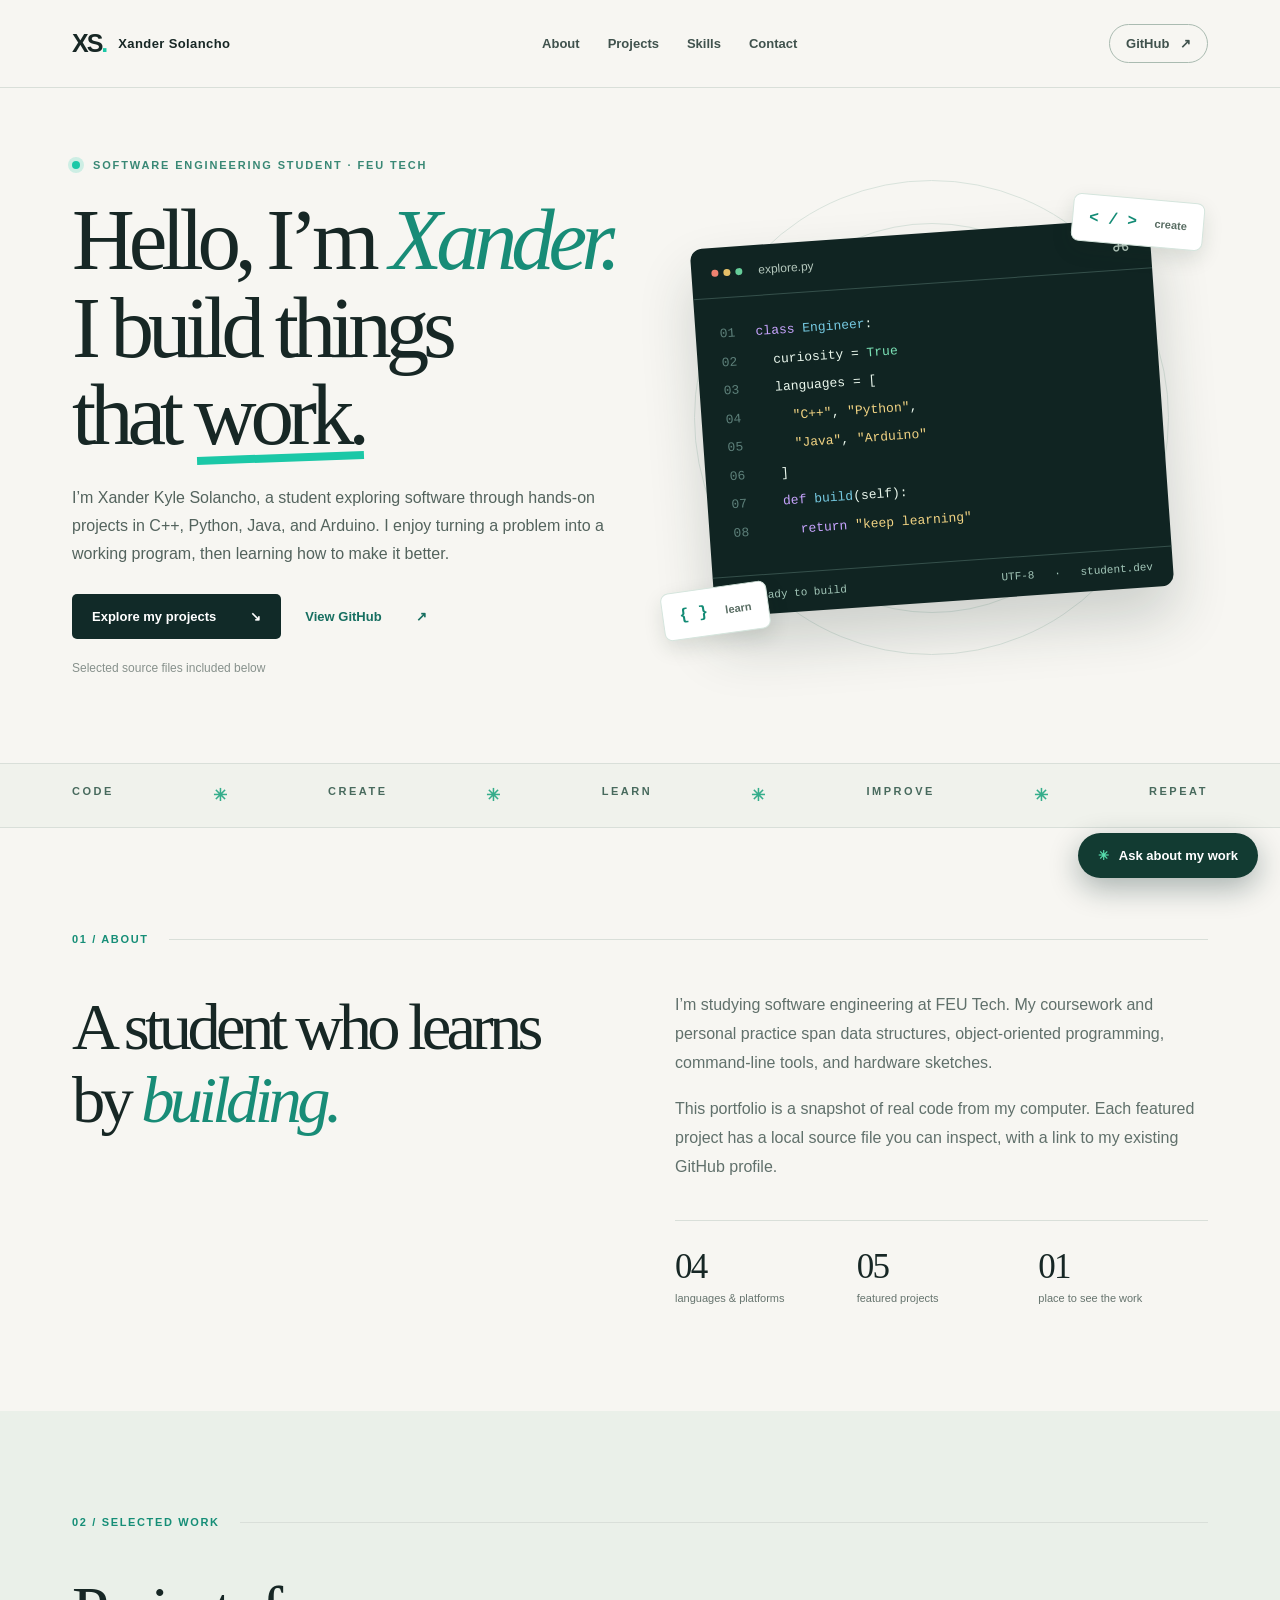
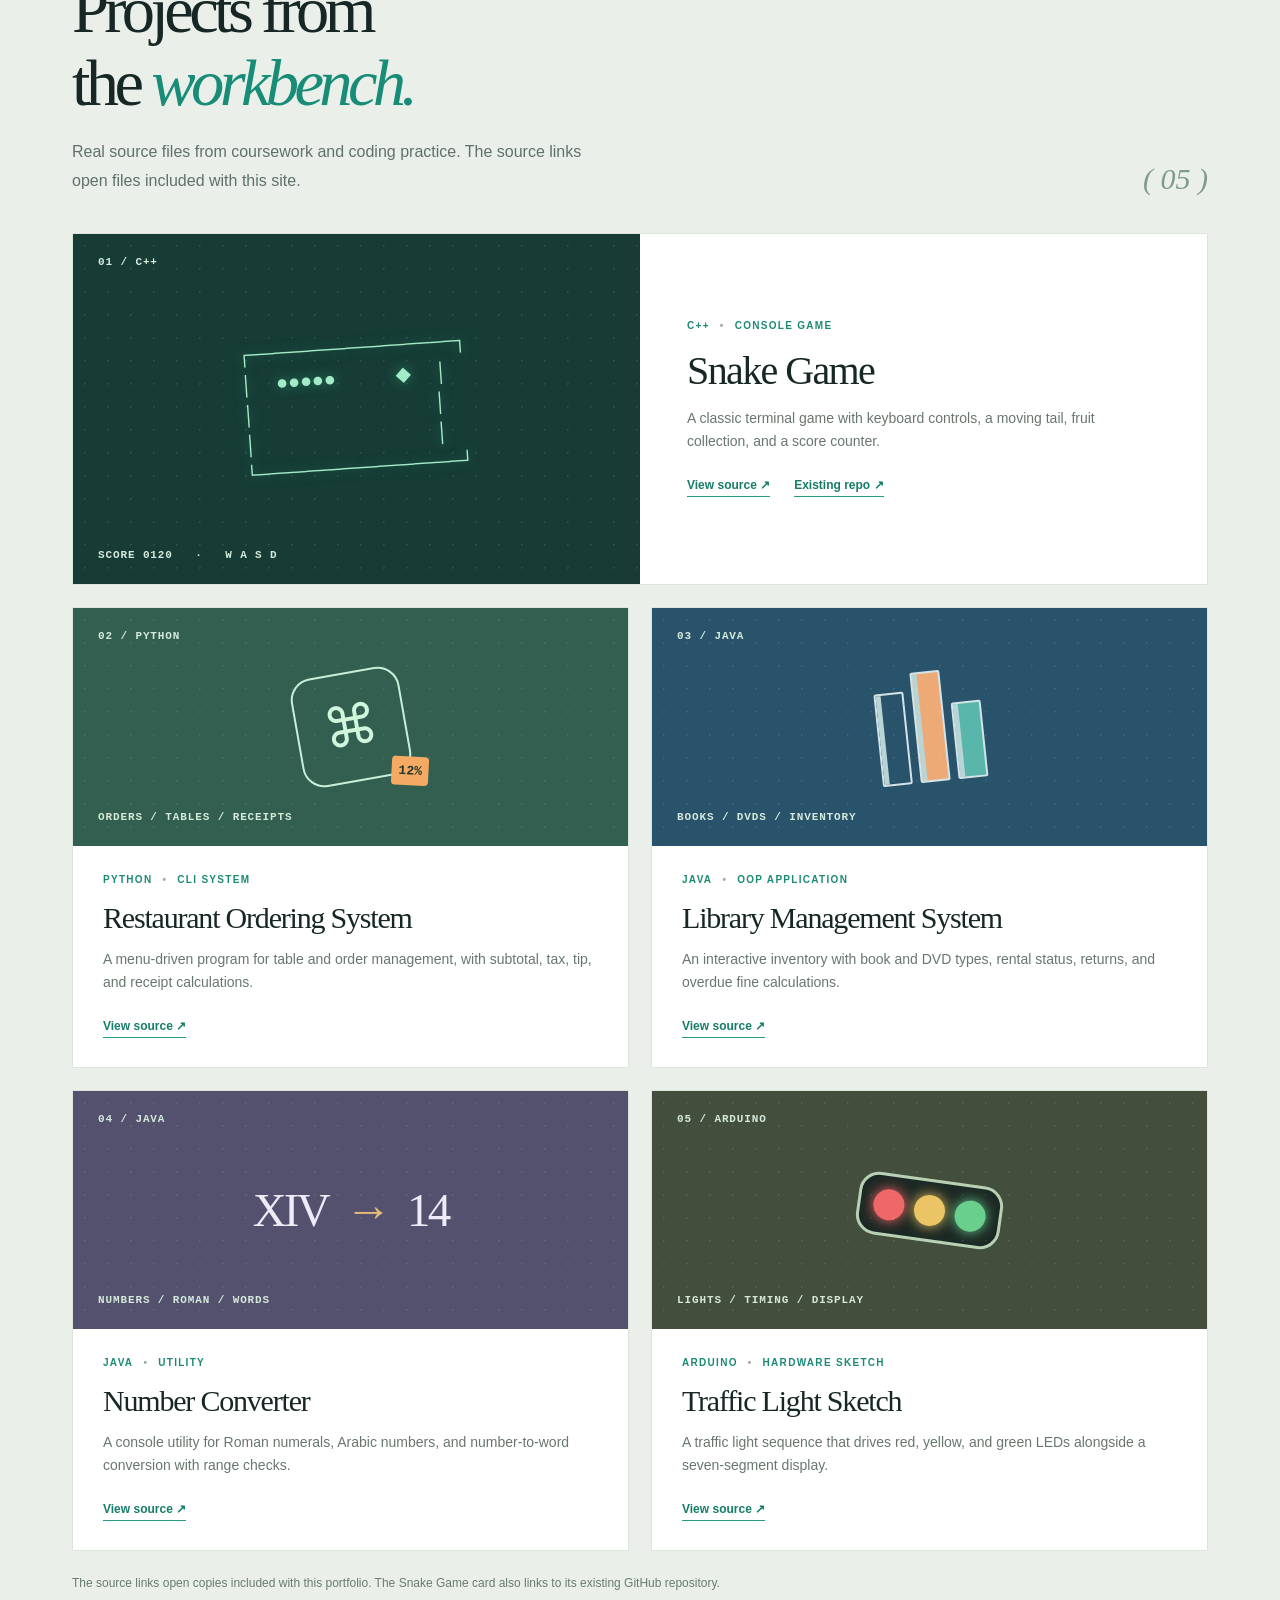
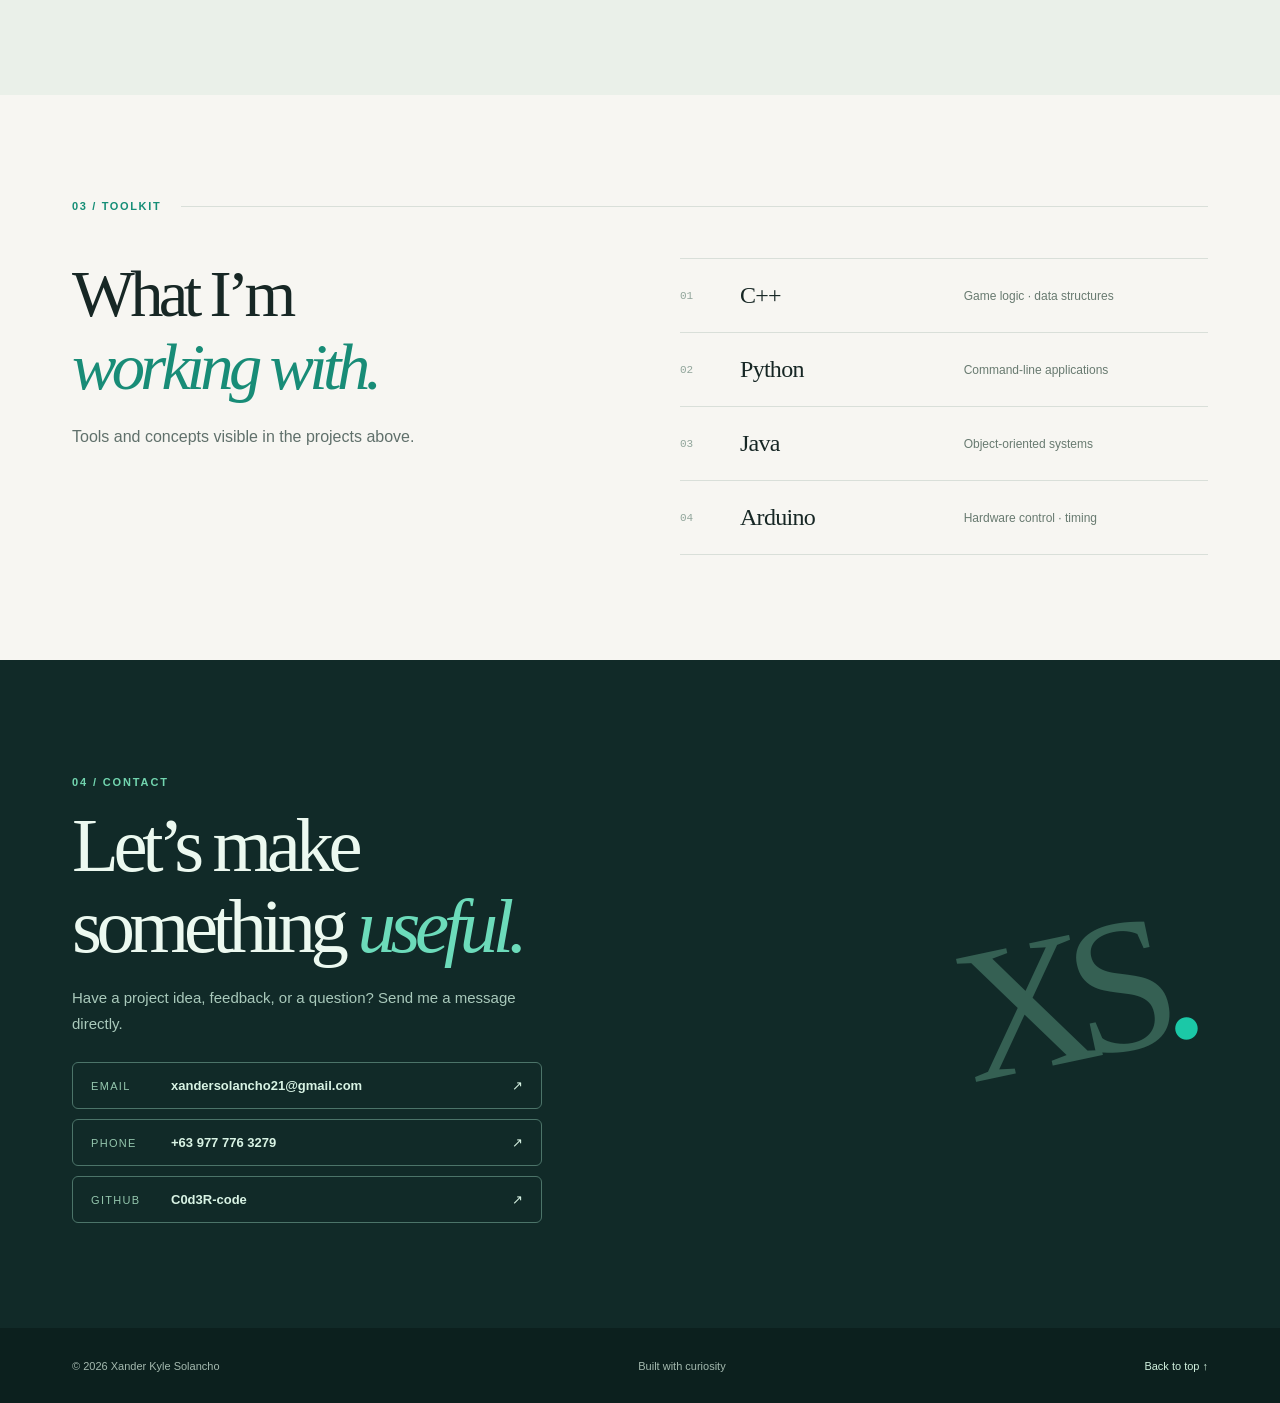
==== index.html @ d335f0ec "Publish portfolio website and contact widget" ====
<!doctype html>
<html lang="en">
<head>
  <meta charset="utf-8">
  <meta name="viewport" content="width=device-width, initial-scale=1">
  <meta name="theme-color" content="#f7f6f2">
  <meta name="description" content="The portfolio of Xander Kyle Solancho, a software engineering student at FEU Tech. Explore C++, Python, Java, and Arduino projects and get in touch.">
  <title>Xander Kyle Solancho — Software Engineering Student</title>
  <link rel="stylesheet" href="styles.css">
  <link rel="stylesheet" href="chat.css">
</head>
<body>
  <a class="skip-link" href="#main">Skip to content</a>
  <header class="site-header">
    <div class="wrap header-inner">
      <a class="brand" href="#top" aria-label="Xander Kyle Solancho, back to top"><span class="brand-mark">XS<span class="brand-dot">.</span></span><span class="brand-label">Xander Solancho</span></a>
      <nav aria-label="Main navigation">
        <a href="#about">About</a>
        <a href="#work">Projects</a>
        <a href="#skills">Skills</a>
        <a href="#contact">Contact</a>
      </nav>
      <a class="header-link" href="https://github.com/C0d3R-code" target="_blank" rel="noopener noreferrer">GitHub <span aria-hidden="true">↗</span></a>
    </div>
  </header>

  <main id="main">
    <section class="hero wrap" id="top" aria-labelledby="hero-title">
      <div class="hero-copy">
        <p class="eyebrow"><span class="status-dot" aria-hidden="true"></span> SOFTWARE ENGINEERING STUDENT · FEU TECH</p>
        <h1 id="hero-title">Hello, I’m <em>Xander.</em><br>I build things<br>that <span class="underlined">work.</span></h1>
        <p class="hero-intro">I’m Xander Kyle Solancho, a student exploring software through hands-on projects in C++, Python, Java, and Arduino. I enjoy turning a problem into a working program, then learning how to make it better.</p>
        <div class="hero-actions">
          <a class="button button-primary" href="#work">Explore my projects <span aria-hidden="true">↘</span></a>
          <a class="button button-text" href="https://github.com/C0d3R-code" target="_blank" rel="noopener noreferrer">View GitHub <span aria-hidden="true">↗</span></a>
        </div>
        <p class="hero-note">Selected source files included below</p>
      </div>
      <div class="hero-art" aria-label="Stylized code window showing the languages in this portfolio" role="img">
        <div class="art-orbit orbit-one"></div><div class="art-orbit orbit-two"></div>
        <div class="code-card">
          <div class="code-top"><div class="window-dots" aria-hidden="true"><i></i><i></i><i></i></div><span>explore.py</span><span class="code-symbol">⌘</span></div>
          <div class="code-body" aria-hidden="true">
            <p><span class="line-no">01</span><span class="token-purple">class</span> <span class="token-blue">Engineer</span>:</p>
            <p><span class="line-no">02</span>  curiosity = <span class="token-green">True</span></p>
            <p><span class="line-no">03</span>  languages = [</p>
            <p><span class="line-no">04</span>    <span class="token-yellow">"C++"</span>, <span class="token-yellow">"Python"</span>,</p>
            <p><span class="line-no">05</span>    <span class="token-yellow">"Java"</span>, <span class="token-yellow">"Arduino"</span></p>
            <p><span class="line-no">06</span>  ]</p>
            <p><span class="line-no">07</span>  <span class="token-purple">def</span> <span class="token-blue">build</span>(self):</p>
            <p><span class="line-no">08</span>    <span class="token-purple">return</span> <span class="token-yellow">"keep learning"</span></p>
          </div>
          <div class="code-footer"><span class="code-check">✓</span> Ready to build<span class="code-footer-right">UTF-8 &nbsp; · &nbsp; student.dev</span></div>
        </div>
        <div class="floating-tag tag-one">&lt; / &gt; <span>create</span></div>
        <div class="floating-tag tag-two">{ } <span>learn</span></div>
      </div>
    </section>

    <section class="ticker" aria-label="Focus areas"><div class="ticker-inner"><span>CODE</span><b>✳</b><span>CREATE</span><b>✳</b><span>LEARN</span><b>✳</b><span>IMPROVE</span><b>✳</b><span>REPEAT</span></div></section>

    <section class="section wrap about-section" id="about" aria-labelledby="about-title">
      <div class="section-label"><span>01 / ABOUT</span><span class="section-rule"></span></div>
      <div class="about-grid">
        <div><h2 id="about-title">A student who learns<br>by <em>building.</em></h2></div>
        <div class="about-content"><p>I’m studying software engineering at FEU Tech. My coursework and personal practice span data structures, object-oriented programming, command-line tools, and hardware sketches.</p><p>This portfolio is a snapshot of real code from my computer. Each featured project has a local source file you can inspect, with a link to my existing GitHub profile.</p><div class="about-facts"><div><strong>04</strong><span>languages & platforms</span></div><div><strong>05</strong><span>featured projects</span></div><div><strong>01</strong><span>place to see the work</span></div></div></div>
      </div>
    </section>

    <section class="section projects-section" id="work" aria-labelledby="work-title">
      <div class="wrap">
        <div class="section-label"><span>02 / SELECTED WORK</span><span class="section-rule"></span></div>
        <div class="section-heading"><div><h2 id="work-title">Projects from<br>the <em>workbench.</em></h2><p>Real source files from coursework and coding practice. The source links open files included with this site.</p></div><span class="section-count">( 05 )</span></div>
        <div class="project-grid">
          <article class="project-card featured"><div class="project-visual snake-visual" aria-hidden="true"><span class="visual-index">01 / C++</span><div class="snake-board"><span>┌─────────────────┐</span><span>│ &nbsp;●●●●● &nbsp;&nbsp;&nbsp; ◆ &nbsp;│</span><span>│ &nbsp;&nbsp;&nbsp;&nbsp;&nbsp;&nbsp;&nbsp;&nbsp;&nbsp;&nbsp;&nbsp;&nbsp;&nbsp;&nbsp;│</span><span>│ &nbsp;&nbsp;&nbsp;&nbsp;&nbsp;&nbsp;&nbsp;&nbsp;&nbsp;&nbsp;&nbsp;&nbsp;&nbsp;&nbsp;│</span><span>└─────────────────┘</span></div><span class="visual-foot">SCORE 0120 &nbsp; · &nbsp; W A S D</span></div><div class="project-content"><div class="project-kicker"><span>C++</span><span>Console game</span></div><h3>Snake Game</h3><p>A classic terminal game with keyboard controls, a moving tail, fruit collection, and a score counter.</p><div class="project-links"><a href="projects/snake-game.cpp">View source <span aria-hidden="true">↗</span></a><a href="https://github.com/C0d3R-code/Main-cpp" target="_blank" rel="noopener noreferrer">Existing repo <span aria-hidden="true">↗</span></a></div></div></article>
          <article class="project-card"><div class="project-visual restaurant-visual" aria-hidden="true"><span class="visual-index">02 / PYTHON</span><div class="visual-icon">⌘<span>12%</span></div><span class="visual-foot">ORDERS / TABLES / RECEIPTS</span></div><div class="project-content"><div class="project-kicker"><span>Python</span><span>CLI system</span></div><h3>Restaurant Ordering System</h3><p>A menu-driven program for table and order management, with subtotal, tax, tip, and receipt calculations.</p><div class="project-links"><a href="projects/restaurant-ordering-system.py">View source <span aria-hidden="true">↗</span></a></div></div></article>
          <article class="project-card"><div class="project-visual library-visual" aria-hidden="true"><span class="visual-index">03 / JAVA</span><div class="book-stack"><i></i><i></i><i></i></div><span class="visual-foot">BOOKS / DVDS / INVENTORY</span></div><div class="project-content"><div class="project-kicker"><span>Java</span><span>OOP application</span></div><h3>Library Management System</h3><p>An interactive inventory with book and DVD types, rental status, returns, and overdue fine calculations.</p><div class="project-links"><a href="projects/LibrarySystem.java">View source <span aria-hidden="true">↗</span></a></div></div></article>
          <article class="project-card"><div class="project-visual converter-visual" aria-hidden="true"><span class="visual-index">04 / JAVA</span><div class="converter-mark">XIV <span>→</span> 14</div><span class="visual-foot">NUMBERS / ROMAN / WORDS</span></div><div class="project-content"><div class="project-kicker"><span>Java</span><span>Utility</span></div><h3>Number Converter</h3><p>A console utility for Roman numerals, Arabic numbers, and number-to-word conversion with range checks.</p><div class="project-links"><a href="projects/ConverterApp.java">View source <span aria-hidden="true">↗</span></a></div></div></article>
          <article class="project-card"><div class="project-visual traffic-visual" aria-hidden="true"><span class="visual-index">05 / ARDUINO</span><div class="traffic-light"><i></i><i></i><i></i></div><span class="visual-foot">LIGHTS / TIMING / DISPLAY</span></div><div class="project-content"><div class="project-kicker"><span>Arduino</span><span>Hardware sketch</span></div><h3>Traffic Light Sketch</h3><p>A traffic light sequence that drives red, yellow, and green LEDs alongside a seven-segment display.</p><div class="project-links"><a href="projects/traffic-light.ino">View source <span aria-hidden="true">↗</span></a></div></div></article>
        </div>
        <p class="source-note">The source links open copies included with this portfolio. The Snake Game card also links to its existing GitHub repository.</p>
      </div>
    </section>

    <section class="section wrap skills-section" id="skills" aria-labelledby="skills-title"><div class="section-label"><span>03 / TOOLKIT</span><span class="section-rule"></span></div><div class="skills-grid"><div><h2 id="skills-title">What I’m<br><em>working with.</em></h2><p>Tools and concepts visible in the projects above.</p></div><div class="skill-list"><div><span>01</span><strong>C++</strong><small>Game logic · data structures</small></div><div><span>02</span><strong>Python</strong><small>Command-line applications</small></div><div><span>03</span><strong>Java</strong><small>Object-oriented systems</small></div><div><span>04</span><strong>Arduino</strong><small>Hardware control · timing</small></div></div></div></section>

    <section class="contact-section" id="contact" aria-labelledby="contact-title"><div class="wrap contact-inner"><div><p class="eyebrow">04 / CONTACT</p><h2 id="contact-title">Let’s make<br>something <em>useful.</em></h2><p>Have a project idea, feedback, or a question? Send me a message directly.</p><div class="contact-links"><a href="mailto:xandersolancho21@gmail.com"><span>Email</span><strong>xandersolancho21@gmail.com</strong> ↗</a><a href="tel:+639777763279"><span>Phone</span><strong>+63 977 776 3279</strong> ↗</a><a href="https://github.com/C0d3R-code" target="_blank" rel="noopener noreferrer"><span>GitHub</span><strong>C0d3R-code</strong> ↗</a></div></div><div class="contact-monogram" aria-hidden="true">XS<span>.</span></div></div></section>
  </main>
  <div class="chat-widget" id="chat-widget">
    <button class="chat-launcher" id="chat-launcher" type="button" aria-expanded="false" aria-controls="chat-panel"><span aria-hidden="true">✳</span> Ask about my work</button>
    <section class="chat-panel" id="chat-panel" aria-label="Portfolio contact assistant" hidden>
      <div class="chat-heading"><div><strong>Portfolio guide</strong><span id="chat-status">Quick answers about Xander’s work</span></div><button type="button" id="chat-close" aria-label="Close chat">×</button></div>
      <div class="chat-messages" id="chat-messages" role="log" aria-live="polite" aria-relevant="additions"><div class="chat-message bot">Hi! Ask me about Xander’s projects, skills, or how to contact him. For a direct inquiry, use the email link below.</div></div>
      <div class="chat-quick"><button type="button" data-question="What projects has Xander built?">Projects</button><button type="button" data-question="What are Xander’s skills?">Skills</button><button type="button" data-question="How can I contact Xander?">Contact</button></div>
      <form class="chat-form" id="chat-form"><label class="sr-only" for="chat-input">Your question</label><input id="chat-input" name="question" maxlength="500" placeholder="Ask a question…" autocomplete="off" required><button type="submit" aria-label="Send question">→</button></form>
      <p class="chat-note" id="chat-note">This guide gives quick answers. <a href="mailto:xandersolancho21@gmail.com?subject=Portfolio%20inquiry">Email Xander</a> for feedback or inquiries.</p>
    </section>
  </div>
  <footer class="site-footer"><div class="wrap footer-inner"><span>© 2026 Xander Kyle Solancho</span><span>Built with curiosity</span><a href="#top">Back to top ↑</a></div></footer>
  <script src="chat.js" defer></script>
</body>
</html>
---- styles.css ----
:root{--ink:#172725;--muted:#60706b;--paper:#f7f6f2;--line:#d9dfd9;--teal:#1bc8a7;--dark:#112a28;--cream:#eaf4ee;--orange:#f4aa63}*{box-sizing:border-box}html{scroll-behavior:smooth}body{margin:0;background:var(--paper);color:var(--ink);font-family:"Segoe UI",Arial,sans-serif;-webkit-font-smoothing:antialiased}a{color:inherit;text-decoration:none}a:focus-visible{outline:3px solid var(--teal);outline-offset:4px}button{font:inherit}.wrap{max-width:1200px;margin:auto;padding:0 32px}.skip-link{position:absolute;left:-9999px;top:12px;background:#fff;padding:12px;z-index:20}.skip-link:focus{left:12px}.site-header{height:88px;border-bottom:1px solid var(--line);background:var(--paper);position:relative;z-index:5}.header-inner{height:100%;display:flex;align-items:center;gap:48px}.brand{display:flex;align-items:center;gap:12px;white-space:nowrap}.brand-mark{font-size:25px;letter-spacing:-2px;font-weight:900}.brand-dot,.contact-monogram span{color:var(--teal)}.brand-label{font-size:13px;font-weight:700;letter-spacing:.03em}.site-header nav{display:flex;gap:28px;margin:auto}.site-header nav a,.header-link{font-size:13px;font-weight:700;color:#40524d;transition:color .2s}.site-header nav a:hover,.header-link:hover{color:#008c74}.header-link{border:1px solid #aabbb1;border-radius:30px;padding:11px 16px}.header-link span{margin-left:7px}.hero{min-height:675px;display:grid;grid-template-columns:1fr 1fr;align-items:center;gap:30px;padding-top:58px;padding-bottom:74px}.eyebrow{font-size:11px;font-weight:800;letter-spacing:.17em;color:#398875}.status-dot{width:8px;height:8px;display:inline-block;border-radius:50%;background:var(--teal);margin-right:8px;box-shadow:0 0 0 4px #cdeee4}.hero h1,h2{font-family:Georgia,"Times New Roman",serif;font-weight:500;letter-spacing:-.07em}.hero h1{font-size:clamp(55px,6.8vw,93px);line-height:1.01;margin:25px 0}.hero h1 em,h2 em{font-style:italic;color:#188c77}.underlined{position:relative}.underlined:after{content:"";position:absolute;left:3px;right:0;bottom:1px;height:8px;background:var(--teal);z-index:-1;transform:rotate(-2deg)}.hero-intro{max-width:540px;line-height:1.75;font-size:16px;color:#53635d;margin:0 0 26px}.hero-actions{display:flex;align-items:center;gap:14px;flex-wrap:wrap}.button{display:inline-flex;align-items:center;justify-content:space-between;gap:34px;border-radius:5px;padding:15px 20px;font-size:13px;font-weight:750;transition:transform .2s,background .2s}.button:hover{transform:translateY(-3px)}.button-primary{background:var(--dark);color:white}.button-primary:hover{background:#21524a}.button-text{padding-left:10px;color:#176f61}.hero-note{font-size:12px;color:#87918c;margin-top:22px}.hero-art{height:480px;position:relative;display:grid;place-items:center}.art-orbit{position:absolute;border:1px solid #d9e3dc;border-radius:50%;width:390px;height:390px}.orbit-two{width:475px;height:475px}.hero-art:before{content:"";position:absolute;width:345px;height:345px;border-radius:50%;background:#e4f2e8}.code-card{width:min(100%,460px);background:#102422;color:#ebf8ee;box-shadow:0 30px 55px #18302b30;border-radius:12px;position:relative;z-index:2;transform:rotate(-4deg);overflow:hidden}.code-top{height:51px;display:flex;align-items:center;gap:16px;border-bottom:1px solid #35504b;padding:0 20px;font-size:12px;color:#b5c8bd}.window-dots{display:flex;gap:5px}.window-dots i{width:7px;height:7px;background:#ef8270;border-radius:50%}.window-dots i:nth-child(2){background:#e4bf67}.window-dots i:nth-child(3){background:#66ce9a}.code-symbol{margin-left:auto;font-size:20px}.code-body{padding:26px 24px 24px;font-family:Consolas,"Courier New",monospace;font-size:13px;line-height:1.58}.code-body p{margin:0 0 8px;white-space:pre}.line-no{display:inline-block;width:36px;color:#5e817b}.token-purple{color:#c8a4ff}.token-blue{color:#76cae2}.token-green{color:#7be2b6}.token-yellow{color:#f1d383}.code-footer{border-top:1px solid #35504b;padding:13px 20px;font:11px Consolas,monospace;color:#a3c7b9}.code-check{color:var(--teal);margin-right:5px}.code-footer-right{float:right}.floating-tag{position:absolute;z-index:3;background:white;border:1px solid #d5e5dd;border-radius:8px;box-shadow:0 8px 20px #172c2220;padding:14px 16px;color:#138b75;font:700 16px Consolas,monospace;transform:rotate(5deg)}.floating-tag span{color:#596d63;font:600 11px "Segoe UI",sans-serif;margin-left:8px}.tag-one{top:20px;right:4px}.tag-two{bottom:23px;left:7px;transform:rotate(-8deg)}.ticker{border-block:1px solid var(--line);overflow:hidden;background:#f0f2ec}.ticker-inner{max-width:1200px;margin:auto;display:flex;justify-content:space-between;gap:30px;padding:21px 32px;white-space:nowrap;font-size:11px;font-weight:900;letter-spacing:.23em;color:#486a5d}.ticker b{color:#35ad8b;font-size:17px}.section{padding-top:105px;padding-bottom:105px}.section-label{display:flex;align-items:center;gap:20px;font-size:11px;letter-spacing:.15em;font-weight:800;color:#168e77;margin-bottom:46px}.section-rule{height:1px;background:var(--line);flex:1}.about-grid{display:grid;grid-template-columns:1fr 1fr;gap:70px}.section h2{font-size:clamp(44px,5.2vw,72px);line-height:1.09;margin:0}.about-content p,.section-heading p,.skills-grid p{font-size:16px;line-height:1.8;color:var(--muted);margin:0 0 18px}.about-facts{display:grid;grid-template-columns:repeat(3,1fr);border-top:1px solid var(--line);padding-top:26px;margin-top:38px;gap:12px}.about-facts div{display:flex;flex-direction:column;gap:4px}.about-facts strong{font:500 35px Georgia,serif;letter-spacing:-.05em}.about-facts span{font-size:11px;color:#66746e;line-height:1.4}.projects-section{background:#eaf0e9}.section-heading{display:flex;justify-content:space-between;align-items:end;margin-bottom:37px}.section-heading p{max-width:510px;margin:19px 0 0}.section-count{font:italic 30px Georgia,serif;color:#7f9c8a}.project-grid{display:grid;grid-template-columns:repeat(2,1fr);gap:22px}.project-card{background:#fff;border:1px solid #dce5dc;overflow:hidden;transition:transform .2s,box-shadow .2s}.project-card:hover{transform:translateY(-4px);box-shadow:0 15px 25px #253a2a14}.project-card.featured{grid-column:span 2;display:grid;grid-template-columns:1fr 1fr}.project-visual{height:238px;position:relative;display:grid;place-items:center;overflow:hidden}.featured .project-visual{height:100%;min-height:350px}.visual-index,.visual-foot{position:absolute;color:#d5e9db;font:700 11px Consolas,monospace;letter-spacing:.08em}.visual-index{left:25px;top:22px}.visual-foot{left:25px;bottom:23px}.snake-visual{background:#173c36}.snake-visual:after,.restaurant-visual:after,.library-visual:after,.converter-visual:after,.traffic-visual:after{content:"";position:absolute;inset:0;background-image:radial-gradient(#ffffff18 1px,transparent 1px);background-size:23px 23px;pointer-events:none}.snake-board{font:20px/1.5 Consolas,monospace;color:#a3eac6;display:flex;flex-direction:column;transform:rotate(-4deg);text-shadow:0 0 12px #36c88880}.restaurant-visual{background:#325f50}.visual-icon{border:2px solid #c9efda;border-radius:22px;width:110px;height:110px;display:grid;place-items:center;color:#d0f6dc;font-size:55px;transform:rotate(-10deg)}.visual-icon span{position:absolute;font:700 13px Consolas,monospace;background:var(--orange);color:#25362c;padding:7px;bottom:-15px;right:-16px;border-radius:4px;transform:rotate(13deg)}.library-visual{background:#29526b}.book-stack{display:flex;gap:8px;align-items:end;transform:rotate(-6deg)}.book-stack i{display:block;width:30px;height:93px;border:2px solid #d3e4e8;border-radius:2px;box-shadow:inset 5px 0 #b9d4d4}.book-stack i:nth-child(2){height:111px;background:#edaa77}.book-stack i:nth-child(3){height:77px;background:#59b6ab}.converter-visual{background:#53516e}.converter-mark{font:500 47px Georgia,serif;color:#eeeaf8;letter-spacing:-.06em}.converter-mark span{color:#e5ba78;margin:0 9px}.traffic-visual{background:#434e3c}.traffic-light{background:#1c2824;border:3px solid #b8d1b4;border-radius:20px;padding:13px;display:flex;gap:10px;transform:rotate(8deg)}.traffic-light i{width:31px;height:31px;border-radius:50%;background:#ee6868;box-shadow:0 0 13px #ff6868}.traffic-light i:nth-child(2){background:#ebc565;box-shadow:0 0 13px #ebc565}.traffic-light i:nth-child(3){background:#69cf8c;box-shadow:0 0 13px #69cf8c}.project-content{padding:28px 30px 29px}.featured .project-content{padding:47px;display:flex;flex-direction:column;justify-content:center}.project-kicker{display:flex;gap:10px;align-items:center;font:800 10px "Segoe UI",sans-serif;text-transform:uppercase;letter-spacing:.13em;color:#1c8a73}.project-kicker span+span:before{content:"•";margin-right:10px;color:#9fac9d}.project-content h3{font:500 30px Georgia,serif;letter-spacing:-.04em;margin:16px 0 13px}.featured .project-content h3{font-size:40px}.project-content p{color:#68776e;line-height:1.65;font-size:14px;margin:0 0 25px}.project-links{display:flex;gap:24px;flex-wrap:wrap}.project-links a{font-size:12px;font-weight:800;border-bottom:1px solid #269c84;padding-bottom:4px;color:#157d69}.project-links a:hover{color:#073f37}.source-note{font-size:12px;color:#687b6f;margin:25px 0 0}.skills-grid{display:grid;grid-template-columns:1fr 1fr;gap:80px}.skills-grid p{margin-top:20px}.skill-list{border-top:1px solid var(--line)}.skill-list div{display:grid;grid-template-columns:40px 1fr 1.2fr;align-items:center;gap:20px;border-bottom:1px solid var(--line);padding:23px 0}.skill-list span{font:11px Consolas,monospace;color:#91a59b}.skill-list strong{font:500 24px Georgia,serif;letter-spacing:-.03em}.skill-list small{font-size:12px;color:#687a70}.contact-section{background:var(--dark);color:#ecf9f0;padding:105px 0;overflow:hidden}.contact-inner{display:flex;justify-content:space-between;align-items:center}.contact-section .eyebrow{color:#72d5af}.contact-section h2{font-size:clamp(55px,6vw,86px);line-height:1.05;margin:18px 0}.contact-section h2 em{color:#6cdbba}.contact-section p:not(.eyebrow){color:#a9c9bb;font-size:15px;line-height:1.7;max-width:470px}.button-light{background:#d5f5df;color:#163b31;margin-top:17px}.button-light:hover{background:white}.contact-monogram{font:500 190px Georgia,serif;letter-spacing:-.12em;color:#356053;padding-right:30px;transform:rotate(-12deg)}.site-footer{background:#0c201e;color:#a4b9af}.footer-inner{min-height:75px;display:flex;align-items:center;justify-content:space-between;gap:20px;font-size:11px}.site-footer a{color:#d1f1de}@media(max-width:900px){.header-inner{gap:25px}.site-header nav{gap:14px}.hero{grid-template-columns:1fr;gap:0;padding-top:75px}.hero-art{height:420px}.about-grid,.skills-grid{gap:35px}.code-card{max-width:420px}.featured .project-content{padding:35px}}@media(max-width:680px){.wrap{padding:0 20px}.site-header{height:auto}.header-inner{min-height:70px;gap:8px;flex-wrap:wrap;padding-top:14px;padding-bottom:14px}.brand-label{display:none}.site-header nav{order:3;width:100%;justify-content:space-between;margin:9px 0 0;gap:8px}.site-header nav a{font-size:12px}.header-link{margin-left:auto;font-size:12px;padding:8px 10px}.hero{padding-top:65px;padding-bottom:45px;min-height:0}.hero h1{font-size:clamp(50px,11vw,70px)}.hero-art{height:370px}.art-orbit{width:270px;height:270px}.orbit-two{width:350px;height:350px}.hero-art:before{width:260px;height:260px}.code-card{width:94%}.code-body{font-size:11px;padding:18px 12px}.line-no{width:24px}.floating-tag{padding:9px;font-size:12px}.tag-one{right:0}.tag-two{left:0}.ticker-inner{min-width:650px}.section{padding-top:72px;padding-bottom:72px}.section-label{margin-bottom:33px}.about-grid,.skills-grid{grid-template-columns:1fr;gap:25px}.about-facts{margin-top:22px}.section-heading{align-items:start}.section-count{display:none}.project-grid{grid-template-columns:1fr}.project-card.featured{grid-column:auto;display:block}.featured .project-visual{min-height:240px}.featured .project-content{padding:28px 30px}.featured .project-content h3{font-size:30px}.skill-list div{grid-template-columns:26px 1fr;gap:7px 13px}.skill-list small{grid-column:2}.contact-section{padding:70px 0}.contact-monogram{display:none}.footer-inner{flex-wrap:wrap;justify-content:center;text-align:center;padding-top:18px;padding-bottom:18px}.footer-inner span:nth-child(2){display:none}}@media(prefers-reduced-motion:reduce){html{scroll-behavior:auto}.button,.project-card{transition:none}}
---- chat.css ----
.contact-links{display:grid;gap:10px;max-width:510px;margin-top:26px}.contact-links a{display:flex;align-items:center;gap:15px;border:1px solid #4c7469;padding:15px 18px;border-radius:6px;color:#d8f3e4;font-size:13px;transition:background .2s}.contact-links a:hover{background:#23443c}.contact-links a span{color:#94c6ad;font-size:11px;text-transform:uppercase;letter-spacing:.12em;width:65px;flex:none}.contact-links a strong{font-weight:650;margin-right:auto;overflow-wrap:anywhere}.chat-widget{position:fixed;right:22px;bottom:22px;z-index:30;font-family:"Segoe UI",Arial,sans-serif}.chat-launcher{border:0;border-radius:999px;background:#123b32;color:white;padding:15px 20px;box-shadow:0 10px 30px #0c292a55;cursor:pointer;font-size:13px;font-weight:750}.chat-launcher span{color:#58deae;margin-right:7px}.chat-launcher:hover{background:#1b6854}.chat-panel{width:min(370px,calc(100vw - 30px));height:min(530px,calc(100vh - 100px));background:white;border:1px solid #dce5dc;box-shadow:0 18px 60px #0a282956;border-radius:14px;overflow:hidden;display:flex;flex-direction:column;margin-bottom:12px}.chat-panel[hidden]{display:none}.chat-heading{background:#173c36;color:white;padding:16px 18px;display:flex;justify-content:space-between;align-items:center}.chat-heading strong,.chat-heading span{display:block}.chat-heading strong{font-size:15px}.chat-heading span{color:#bee2d0;font-size:11px;margin-top:3px}.chat-heading button{border:0;background:transparent;color:white;font-size:25px;cursor:pointer;line-height:1}.chat-messages{padding:17px;display:flex;flex-direction:column;align-items:flex-start;gap:10px;overflow:auto;flex:1;background:#f7faf7}.chat-message{padding:11px 13px;border-radius:12px;font-size:13px;line-height:1.5;max-width:90%;overflow-wrap:anywhere}.chat-message.bot{background:#e7f0ea;color:#243d33;border-bottom-left-radius:3px}.chat-message.user{align-self:flex-end;background:#185f4d;color:white;border-bottom-right-radius:3px}.chat-quick{display:flex;gap:6px;padding:8px 14px 0}.chat-quick button{background:#edf5ee;border:1px solid #d6e5d9;color:#285b49;border-radius:999px;font-size:11px;font-weight:700;padding:7px 10px;cursor:pointer}.chat-quick button:hover{background:#d7ecdc}.chat-form{display:flex;gap:8px;padding:12px 14px}.chat-form input{flex:1;min-width:0;border:1px solid #ccdbd0;border-radius:8px;padding:10px 12px;font:13px "Segoe UI",Arial,sans-serif}.chat-form button{width:38px;height:38px;border:0;border-radius:8px;background:#176f59;color:white;font-size:20px;cursor:pointer}.chat-form button:disabled{opacity:.6;cursor:wait}.chat-note{font-size:10px;line-height:1.4;color:#75877c;padding:0 15px 13px;margin:0}.chat-note a{color:#176f59;text-decoration:underline}.sr-only{position:absolute;width:1px;height:1px;padding:0;margin:-1px;overflow:hidden;clip:rect(0,0,0,0);white-space:nowrap;border:0}@media(max-width:680px){.contact-links a{align-items:start;gap:8px;flex-wrap:wrap}.contact-links a strong{width:calc(100% - 85px)}.chat-widget{right:12px;bottom:12px}.chat-panel{height:min(500px,calc(100vh - 80px))}}
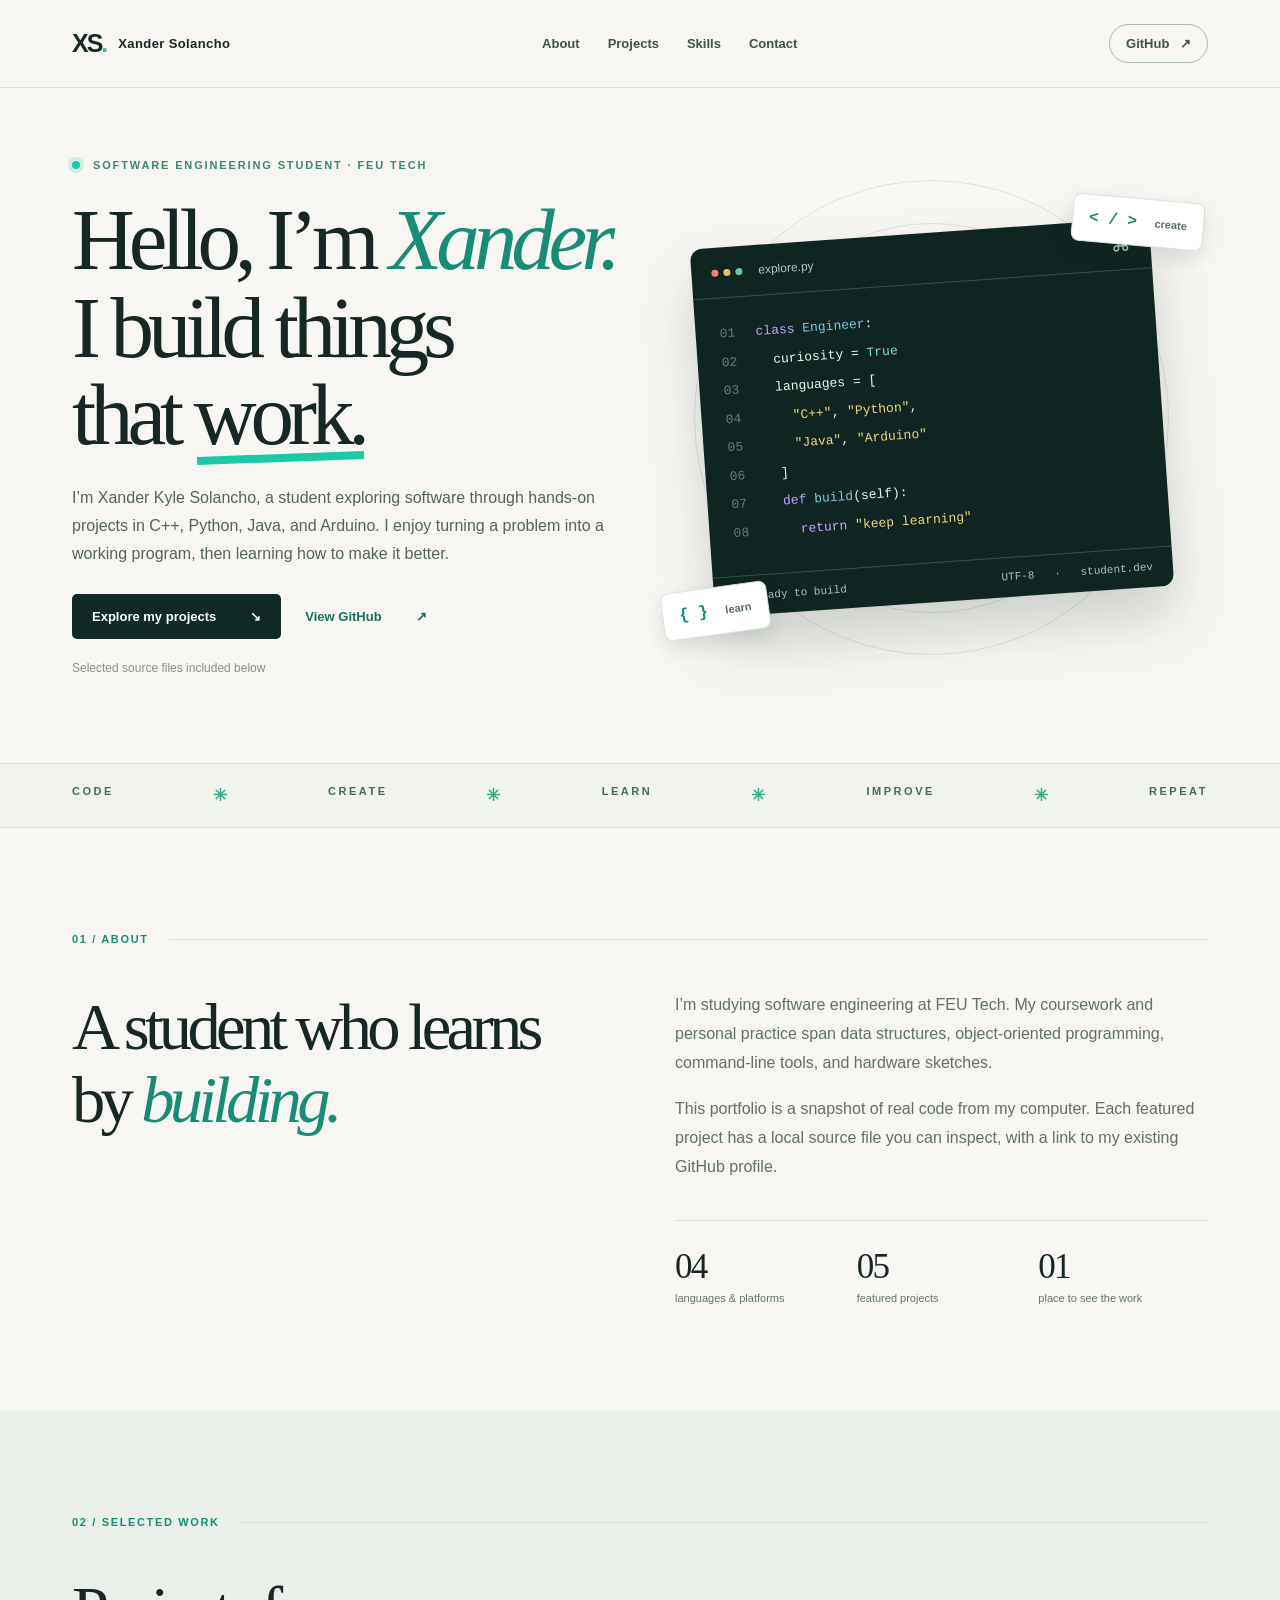
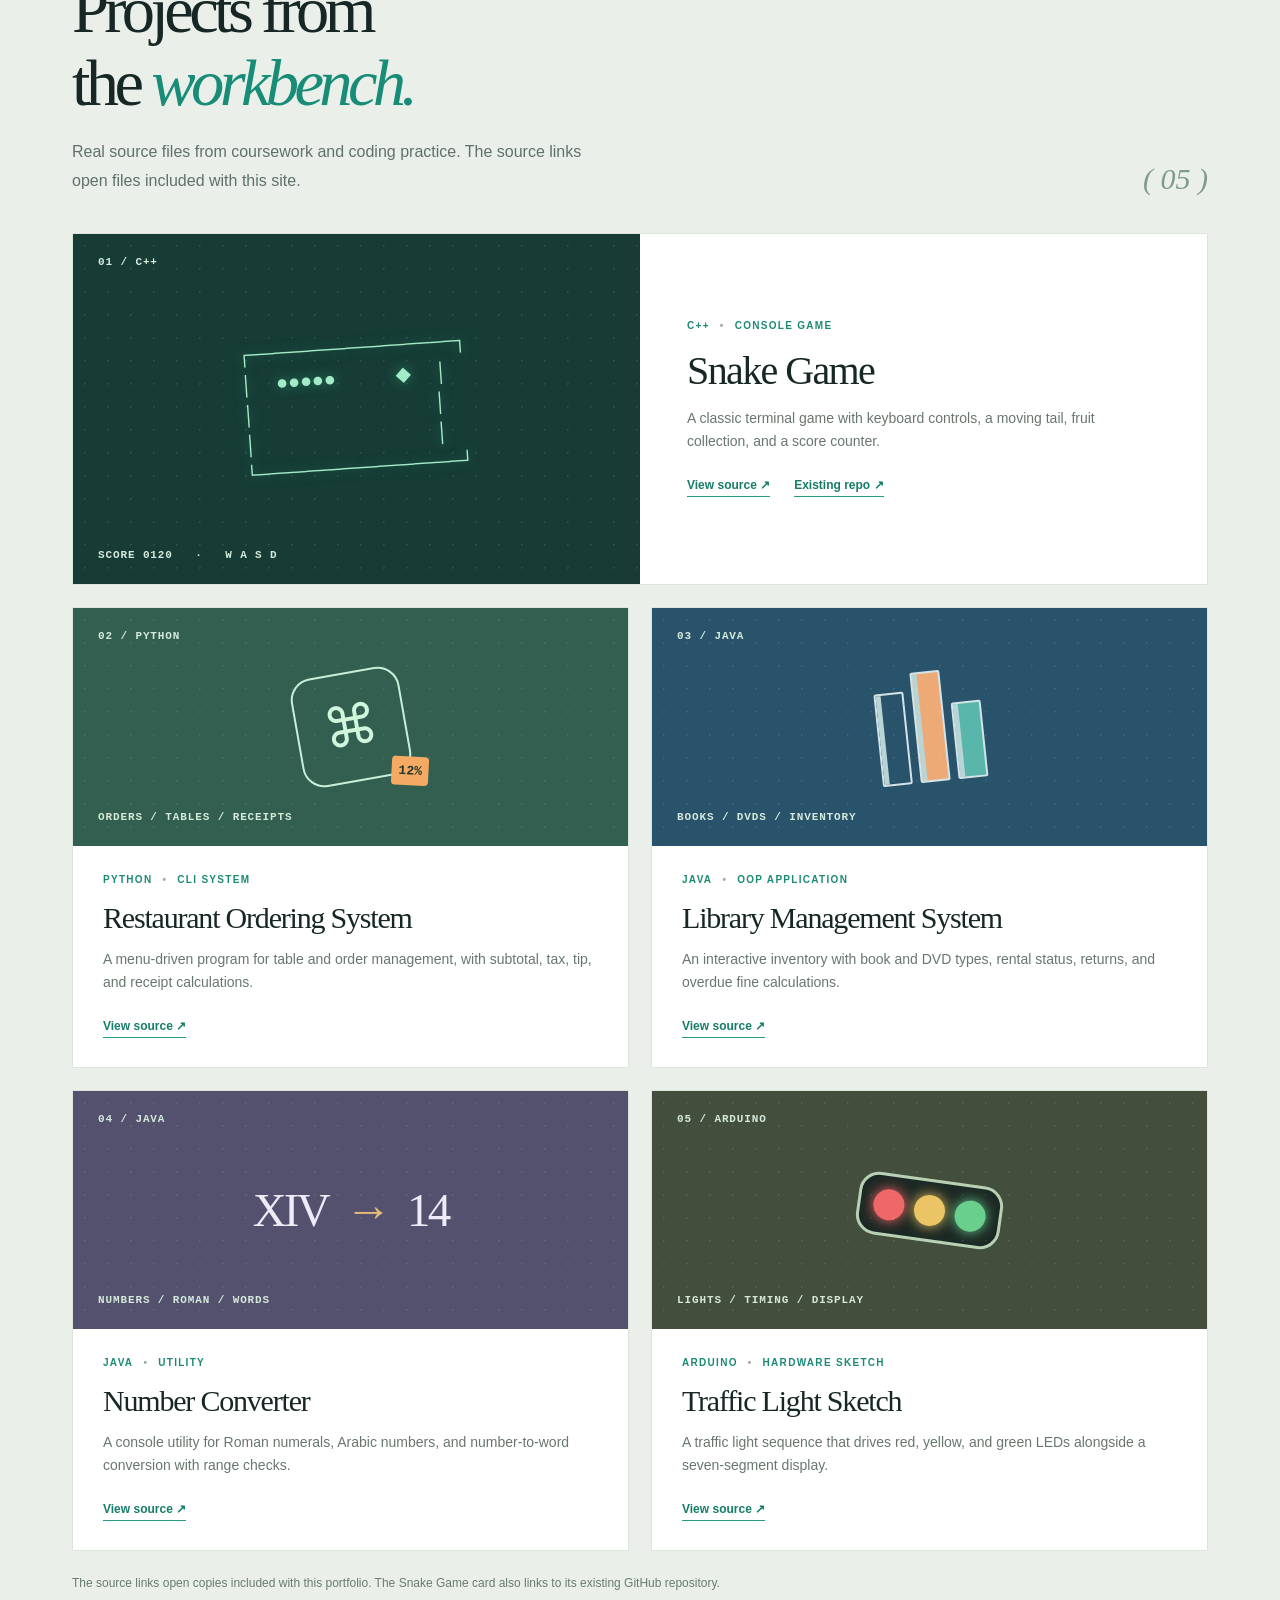
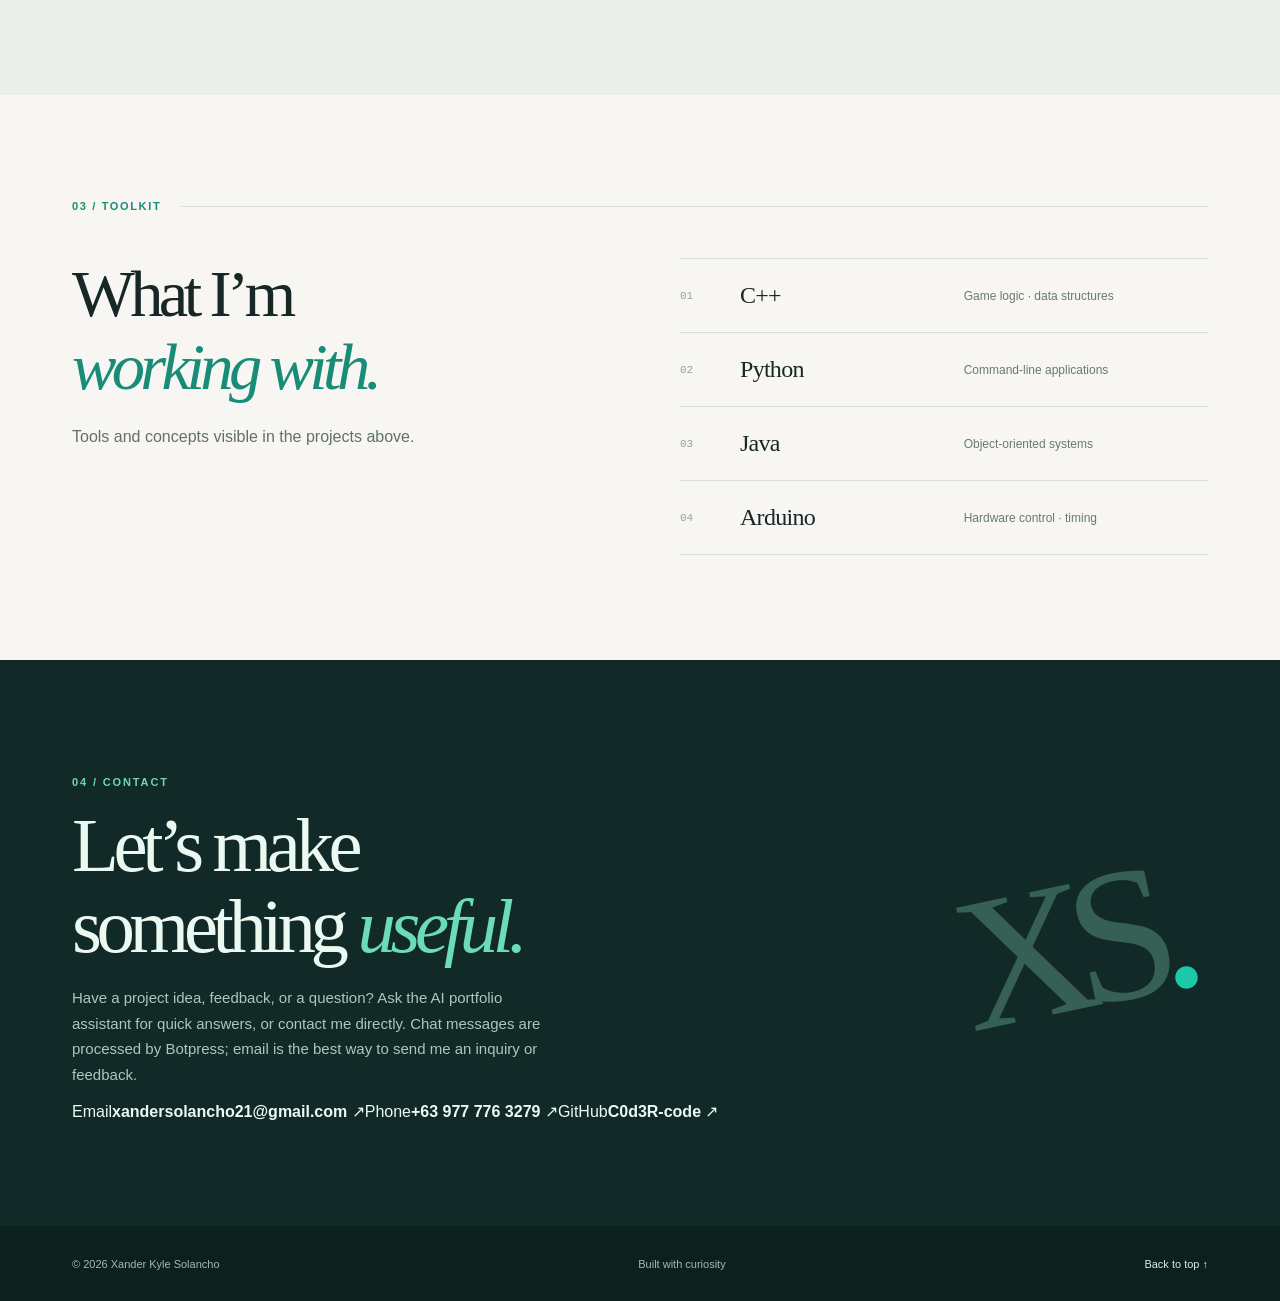
==== commit 6ac5c20f: "Connect Botpress AI assistant to portfolio" ====
--- a/index.html
+++ b/index.html
@@ -7,7 +7,8 @@
   <meta name="description" content="The portfolio of Xander Kyle Solancho, a software engineering student at FEU Tech. Explore C++, Python, Java, and Arduino projects and get in touch.">
   <title>Xander Kyle Solancho — Software Engineering Student</title>
   <link rel="stylesheet" href="styles.css">
-  <link rel="stylesheet" href="chat.css">
+  <script src="https://cdn.botpress.cloud/webchat/v5.0/inject.js"></script>
+  <script src="https://files.bpcontent.cloud/2026/10/01/09/20261001095107-QPX5QSGX.js" defer></script>
 </head>
 <body>
   <a class="skip-link" href="#main">Skip to content</a>
@@ -84,19 +85,8 @@
 
     <section class="section wrap skills-section" id="skills" aria-labelledby="skills-title"><div class="section-label"><span>03 / TOOLKIT</span><span class="section-rule"></span></div><div class="skills-grid"><div><h2 id="skills-title">What I’m<br><em>working with.</em></h2><p>Tools and concepts visible in the projects above.</p></div><div class="skill-list"><div><span>01</span><strong>C++</strong><small>Game logic · data structures</small></div><div><span>02</span><strong>Python</strong><small>Command-line applications</small></div><div><span>03</span><strong>Java</strong><small>Object-oriented systems</small></div><div><span>04</span><strong>Arduino</strong><small>Hardware control · timing</small></div></div></div></section>
 
-    <section class="contact-section" id="contact" aria-labelledby="contact-title"><div class="wrap contact-inner"><div><p class="eyebrow">04 / CONTACT</p><h2 id="contact-title">Let’s make<br>something <em>useful.</em></h2><p>Have a project idea, feedback, or a question? Send me a message directly.</p><div class="contact-links"><a href="mailto:xandersolancho21@gmail.com"><span>Email</span><strong>xandersolancho21@gmail.com</strong> ↗</a><a href="tel:+639777763279"><span>Phone</span><strong>+63 977 776 3279</strong> ↗</a><a href="https://github.com/C0d3R-code" target="_blank" rel="noopener noreferrer"><span>GitHub</span><strong>C0d3R-code</strong> ↗</a></div></div><div class="contact-monogram" aria-hidden="true">XS<span>.</span></div></div></section>
+    <section class="contact-section" id="contact" aria-labelledby="contact-title"><div class="wrap contact-inner"><div><p class="eyebrow">04 / CONTACT</p><h2 id="contact-title">Let’s make<br>something <em>useful.</em></h2><p>Have a project idea, feedback, or a question? Ask the AI portfolio assistant for quick answers, or contact me directly. Chat messages are processed by Botpress; email is the best way to send me an inquiry or feedback.</p><div class="contact-links"><a href="mailto:xandersolancho21@gmail.com"><span>Email</span><strong>xandersolancho21@gmail.com</strong> ↗</a><a href="tel:+639777763279"><span>Phone</span><strong>+63 977 776 3279</strong> ↗</a><a href="https://github.com/C0d3R-code" target="_blank" rel="noopener noreferrer"><span>GitHub</span><strong>C0d3R-code</strong> ↗</a></div></div><div class="contact-monogram" aria-hidden="true">XS<span>.</span></div></div></section>
   </main>
-  <div class="chat-widget" id="chat-widget">
-    <button class="chat-launcher" id="chat-launcher" type="button" aria-expanded="false" aria-controls="chat-panel"><span aria-hidden="true">✳</span> Ask about my work</button>
-    <section class="chat-panel" id="chat-panel" aria-label="Portfolio contact assistant" hidden>
-      <div class="chat-heading"><div><strong>Portfolio guide</strong><span id="chat-status">Quick answers about Xander’s work</span></div><button type="button" id="chat-close" aria-label="Close chat">×</button></div>
-      <div class="chat-messages" id="chat-messages" role="log" aria-live="polite" aria-relevant="additions"><div class="chat-message bot">Hi! Ask me about Xander’s projects, skills, or how to contact him. For a direct inquiry, use the email link below.</div></div>
-      <div class="chat-quick"><button type="button" data-question="What projects has Xander built?">Projects</button><button type="button" data-question="What are Xander’s skills?">Skills</button><button type="button" data-question="How can I contact Xander?">Contact</button></div>
-      <form class="chat-form" id="chat-form"><label class="sr-only" for="chat-input">Your question</label><input id="chat-input" name="question" maxlength="500" placeholder="Ask a question…" autocomplete="off" required><button type="submit" aria-label="Send question">→</button></form>
-      <p class="chat-note" id="chat-note">This guide gives quick answers. <a href="mailto:xandersolancho21@gmail.com?subject=Portfolio%20inquiry">Email Xander</a> for feedback or inquiries.</p>
-    </section>
-  </div>
   <footer class="site-footer"><div class="wrap footer-inner"><span>© 2026 Xander Kyle Solancho</span><span>Built with curiosity</span><a href="#top">Back to top ↑</a></div></footer>
-  <script src="chat.js" defer></script>
 </body>
 </html>
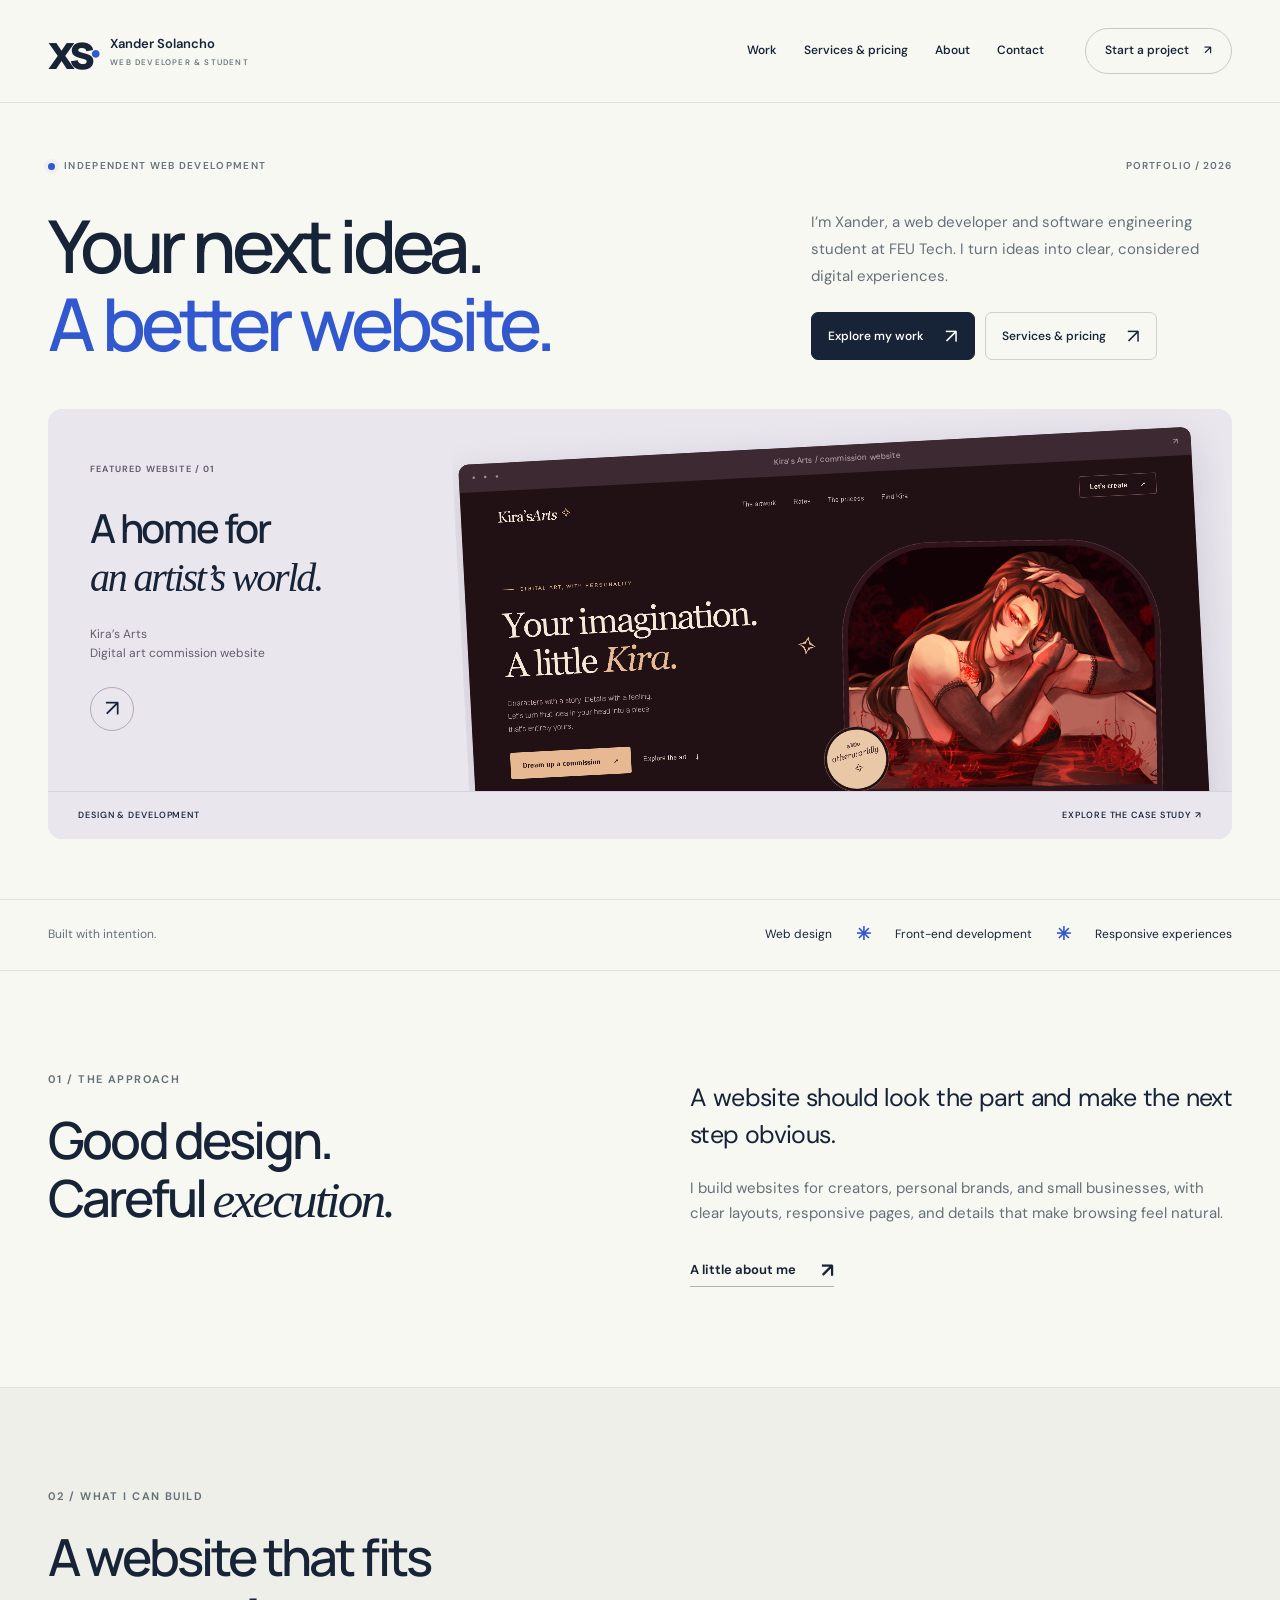
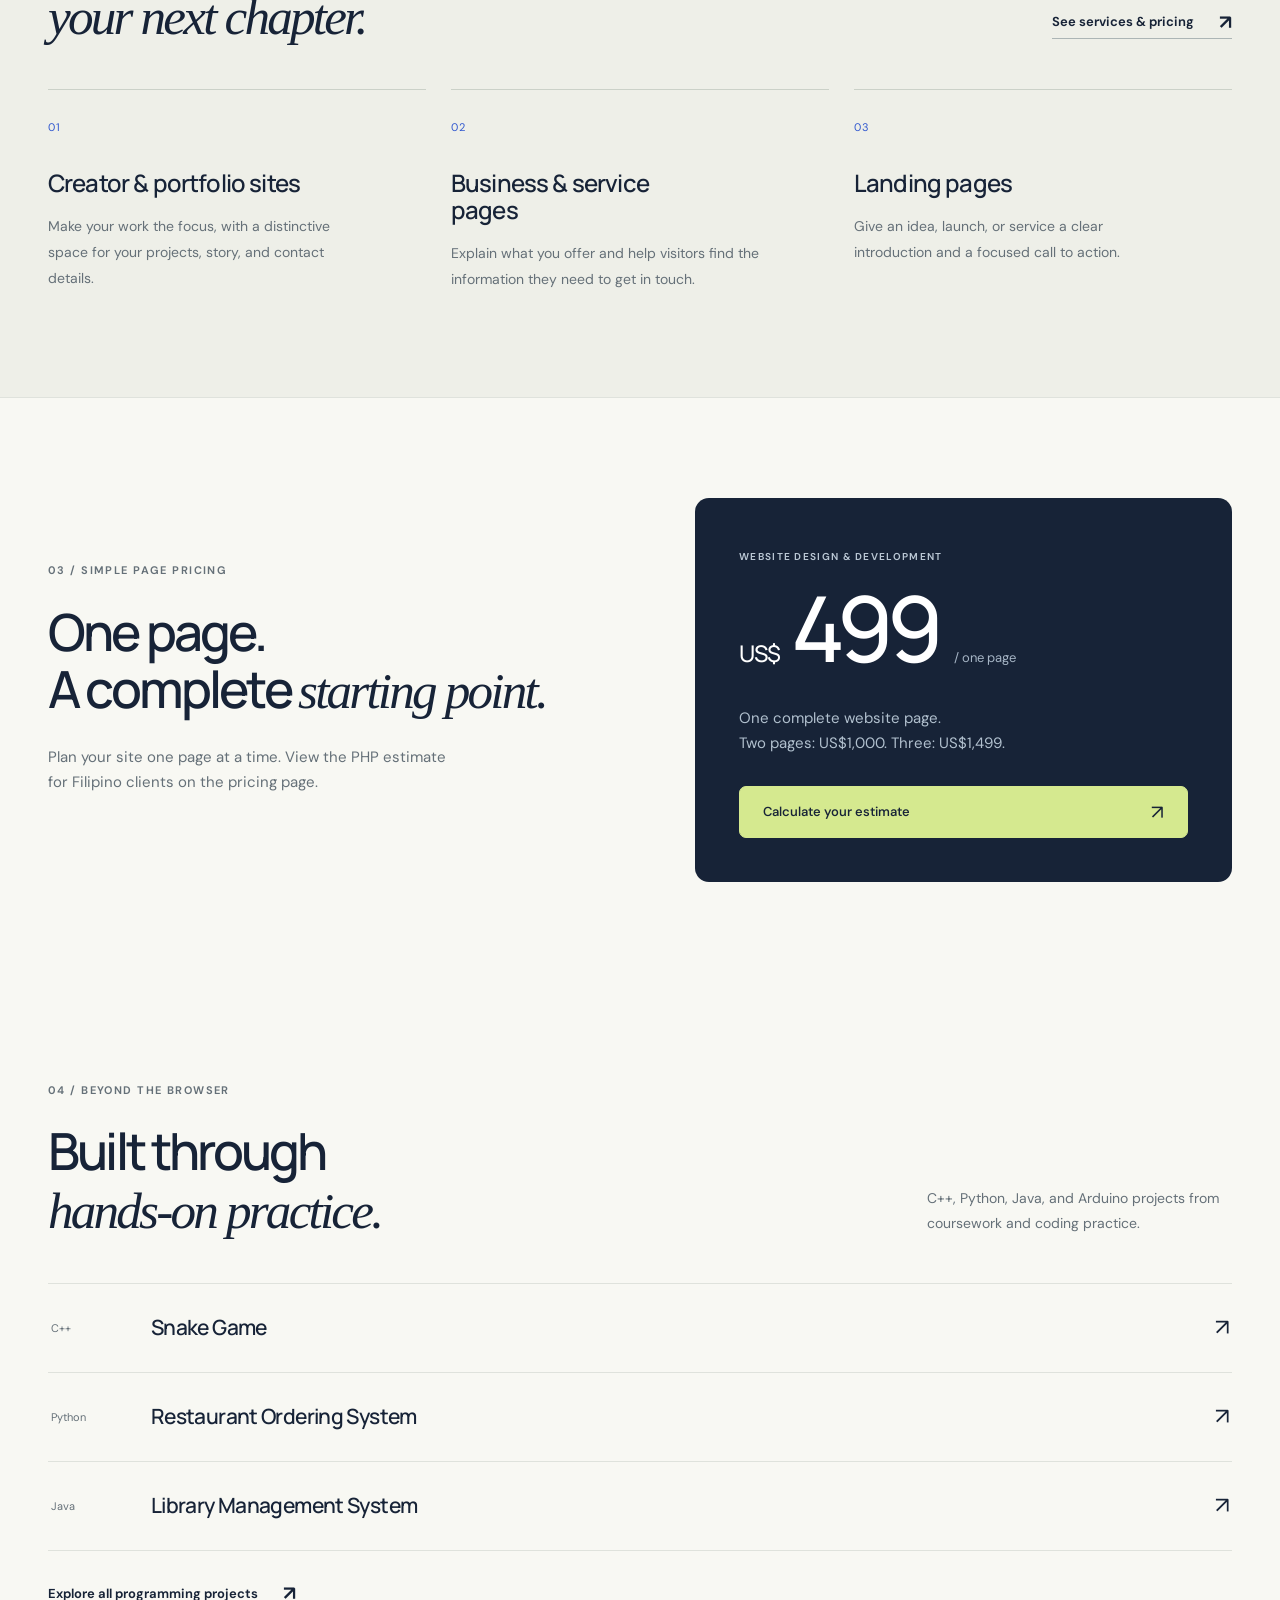
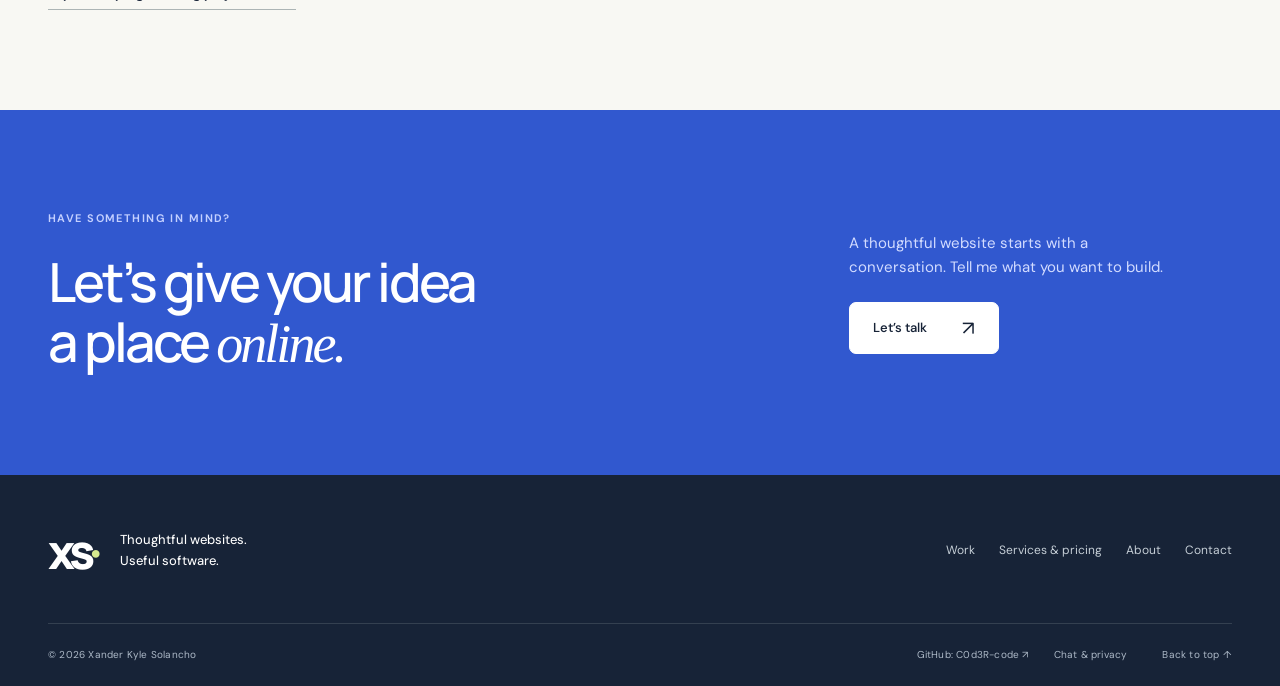
==== commit 51db66fb: "Redesign portfolio with case study, services, and rounded USD/PHP estimates" ====
--- a/index.html
+++ b/index.html
@@ -1,92 +1,231 @@
 <!doctype html>
 <html lang="en">
 <head>
-  <meta charset="utf-8">
-  <meta name="viewport" content="width=device-width, initial-scale=1">
-  <meta name="theme-color" content="#f7f6f2">
-  <meta name="description" content="The portfolio of Xander Kyle Solancho, a software engineering student at FEU Tech. Explore C++, Python, Java, and Arduino projects and get in touch.">
-  <title>Xander Kyle Solancho — Software Engineering Student</title>
-  <link rel="stylesheet" href="styles.css">
-  <script src="https://cdn.botpress.cloud/webchat/v5.0/inject.js"></script>
-  <script src="https://files.bpcontent.cloud/2026/10/01/09/20261001095107-QPX5QSGX.js" defer></script>
+<meta charset="utf-8">
+<meta name="viewport" content="width=device-width,initial-scale=1">
+<meta name="theme-color" content="#f8f8f3">
+<meta name="description" content="Xander Kyle Solancho builds thoughtful websites and useful software. Explore his work and website packages from US$499.">
+<meta property="og:title" content="Web developer & software engineering student — Xander Solancho">
+<meta property="og:description" content="Xander Kyle Solancho builds thoughtful websites and useful software. Explore his work and website packages from US$499.">
+<meta property="og:type" content="website">
+<meta property="og:url" content="https://c0d3r-code.github.io/">
+<link rel="canonical" href="https://c0d3r-code.github.io/">
+<link rel="icon" href="assets/favicon.svg" type="image/svg+xml">
+<title>Web developer & software engineering student — Xander Solancho</title>
+<link rel="stylesheet" href="styles.css">
+<script src="site.js" defer>
+</script>
 </head>
 <body>
-  <a class="skip-link" href="#main">Skip to content</a>
-  <header class="site-header">
-    <div class="wrap header-inner">
-      <a class="brand" href="#top" aria-label="Xander Kyle Solancho, back to top"><span class="brand-mark">XS<span class="brand-dot">.</span></span><span class="brand-label">Xander Solancho</span></a>
-      <nav aria-label="Main navigation">
-        <a href="#about">About</a>
-        <a href="#work">Projects</a>
-        <a href="#skills">Skills</a>
-        <a href="#contact">Contact</a>
-      </nav>
-      <a class="header-link" href="https://github.com/C0d3R-code" target="_blank" rel="noopener noreferrer">GitHub <span aria-hidden="true">↗</span></a>
-    </div>
-  </header>
-
-  <main id="main">
-    <section class="hero wrap" id="top" aria-labelledby="hero-title">
-      <div class="hero-copy">
-        <p class="eyebrow"><span class="status-dot" aria-hidden="true"></span> SOFTWARE ENGINEERING STUDENT · FEU TECH</p>
-        <h1 id="hero-title">Hello, I’m <em>Xander.</em><br>I build things<br>that <span class="underlined">work.</span></h1>
-        <p class="hero-intro">I’m Xander Kyle Solancho, a student exploring software through hands-on projects in C++, Python, Java, and Arduino. I enjoy turning a problem into a working program, then learning how to make it better.</p>
-        <div class="hero-actions">
-          <a class="button button-primary" href="#work">Explore my projects <span aria-hidden="true">↘</span></a>
-          <a class="button button-text" href="https://github.com/C0d3R-code" target="_blank" rel="noopener noreferrer">View GitHub <span aria-hidden="true">↗</span></a>
-        </div>
-        <p class="hero-note">Selected source files included below</p>
-      </div>
-      <div class="hero-art" aria-label="Stylized code window showing the languages in this portfolio" role="img">
-        <div class="art-orbit orbit-one"></div><div class="art-orbit orbit-two"></div>
-        <div class="code-card">
-          <div class="code-top"><div class="window-dots" aria-hidden="true"><i></i><i></i><i></i></div><span>explore.py</span><span class="code-symbol">⌘</span></div>
-          <div class="code-body" aria-hidden="true">
-            <p><span class="line-no">01</span><span class="token-purple">class</span> <span class="token-blue">Engineer</span>:</p>
-            <p><span class="line-no">02</span>  curiosity = <span class="token-green">True</span></p>
-            <p><span class="line-no">03</span>  languages = [</p>
-            <p><span class="line-no">04</span>    <span class="token-yellow">"C++"</span>, <span class="token-yellow">"Python"</span>,</p>
-            <p><span class="line-no">05</span>    <span class="token-yellow">"Java"</span>, <span class="token-yellow">"Arduino"</span></p>
-            <p><span class="line-no">06</span>  ]</p>
-            <p><span class="line-no">07</span>  <span class="token-purple">def</span> <span class="token-blue">build</span>(self):</p>
-            <p><span class="line-no">08</span>    <span class="token-purple">return</span> <span class="token-yellow">"keep learning"</span></p>
-          </div>
-          <div class="code-footer"><span class="code-check">✓</span> Ready to build<span class="code-footer-right">UTF-8 &nbsp; · &nbsp; student.dev</span></div>
-        </div>
-        <div class="floating-tag tag-one">&lt; / &gt; <span>create</span></div>
-        <div class="floating-tag tag-two">{ } <span>learn</span></div>
-      </div>
-    </section>
-
-    <section class="ticker" aria-label="Focus areas"><div class="ticker-inner"><span>CODE</span><b>✳</b><span>CREATE</span><b>✳</b><span>LEARN</span><b>✳</b><span>IMPROVE</span><b>✳</b><span>REPEAT</span></div></section>
-
-    <section class="section wrap about-section" id="about" aria-labelledby="about-title">
-      <div class="section-label"><span>01 / ABOUT</span><span class="section-rule"></span></div>
-      <div class="about-grid">
-        <div><h2 id="about-title">A student who learns<br>by <em>building.</em></h2></div>
-        <div class="about-content"><p>I’m studying software engineering at FEU Tech. My coursework and personal practice span data structures, object-oriented programming, command-line tools, and hardware sketches.</p><p>This portfolio is a snapshot of real code from my computer. Each featured project has a local source file you can inspect, with a link to my existing GitHub profile.</p><div class="about-facts"><div><strong>04</strong><span>languages & platforms</span></div><div><strong>05</strong><span>featured projects</span></div><div><strong>01</strong><span>place to see the work</span></div></div></div>
-      </div>
-    </section>
-
-    <section class="section projects-section" id="work" aria-labelledby="work-title">
-      <div class="wrap">
-        <div class="section-label"><span>02 / SELECTED WORK</span><span class="section-rule"></span></div>
-        <div class="section-heading"><div><h2 id="work-title">Projects from<br>the <em>workbench.</em></h2><p>Real source files from coursework and coding practice. The source links open files included with this site.</p></div><span class="section-count">( 05 )</span></div>
-        <div class="project-grid">
-          <article class="project-card featured"><div class="project-visual snake-visual" aria-hidden="true"><span class="visual-index">01 / C++</span><div class="snake-board"><span>┌─────────────────┐</span><span>│ &nbsp;●●●●● &nbsp;&nbsp;&nbsp; ◆ &nbsp;│</span><span>│ &nbsp;&nbsp;&nbsp;&nbsp;&nbsp;&nbsp;&nbsp;&nbsp;&nbsp;&nbsp;&nbsp;&nbsp;&nbsp;&nbsp;│</span><span>│ &nbsp;&nbsp;&nbsp;&nbsp;&nbsp;&nbsp;&nbsp;&nbsp;&nbsp;&nbsp;&nbsp;&nbsp;&nbsp;&nbsp;│</span><span>└─────────────────┘</span></div><span class="visual-foot">SCORE 0120 &nbsp; · &nbsp; W A S D</span></div><div class="project-content"><div class="project-kicker"><span>C++</span><span>Console game</span></div><h3>Snake Game</h3><p>A classic terminal game with keyboard controls, a moving tail, fruit collection, and a score counter.</p><div class="project-links"><a href="projects/snake-game.cpp">View source <span aria-hidden="true">↗</span></a><a href="https://github.com/C0d3R-code/Main-cpp" target="_blank" rel="noopener noreferrer">Existing repo <span aria-hidden="true">↗</span></a></div></div></article>
-          <article class="project-card"><div class="project-visual restaurant-visual" aria-hidden="true"><span class="visual-index">02 / PYTHON</span><div class="visual-icon">⌘<span>12%</span></div><span class="visual-foot">ORDERS / TABLES / RECEIPTS</span></div><div class="project-content"><div class="project-kicker"><span>Python</span><span>CLI system</span></div><h3>Restaurant Ordering System</h3><p>A menu-driven program for table and order management, with subtotal, tax, tip, and receipt calculations.</p><div class="project-links"><a href="projects/restaurant-ordering-system.py">View source <span aria-hidden="true">↗</span></a></div></div></article>
-          <article class="project-card"><div class="project-visual library-visual" aria-hidden="true"><span class="visual-index">03 / JAVA</span><div class="book-stack"><i></i><i></i><i></i></div><span class="visual-foot">BOOKS / DVDS / INVENTORY</span></div><div class="project-content"><div class="project-kicker"><span>Java</span><span>OOP application</span></div><h3>Library Management System</h3><p>An interactive inventory with book and DVD types, rental status, returns, and overdue fine calculations.</p><div class="project-links"><a href="projects/LibrarySystem.java">View source <span aria-hidden="true">↗</span></a></div></div></article>
-          <article class="project-card"><div class="project-visual converter-visual" aria-hidden="true"><span class="visual-index">04 / JAVA</span><div class="converter-mark">XIV <span>→</span> 14</div><span class="visual-foot">NUMBERS / ROMAN / WORDS</span></div><div class="project-content"><div class="project-kicker"><span>Java</span><span>Utility</span></div><h3>Number Converter</h3><p>A console utility for Roman numerals, Arabic numbers, and number-to-word conversion with range checks.</p><div class="project-links"><a href="projects/ConverterApp.java">View source <span aria-hidden="true">↗</span></a></div></div></article>
-          <article class="project-card"><div class="project-visual traffic-visual" aria-hidden="true"><span class="visual-index">05 / ARDUINO</span><div class="traffic-light"><i></i><i></i><i></i></div><span class="visual-foot">LIGHTS / TIMING / DISPLAY</span></div><div class="project-content"><div class="project-kicker"><span>Arduino</span><span>Hardware sketch</span></div><h3>Traffic Light Sketch</h3><p>A traffic light sequence that drives red, yellow, and green LEDs alongside a seven-segment display.</p><div class="project-links"><a href="projects/traffic-light.ino">View source <span aria-hidden="true">↗</span></a></div></div></article>
-        </div>
-        <p class="source-note">The source links open copies included with this portfolio. The Snake Game card also links to its existing GitHub repository.</p>
-      </div>
-    </section>
-
-    <section class="section wrap skills-section" id="skills" aria-labelledby="skills-title"><div class="section-label"><span>03 / TOOLKIT</span><span class="section-rule"></span></div><div class="skills-grid"><div><h2 id="skills-title">What I’m<br><em>working with.</em></h2><p>Tools and concepts visible in the projects above.</p></div><div class="skill-list"><div><span>01</span><strong>C++</strong><small>Game logic · data structures</small></div><div><span>02</span><strong>Python</strong><small>Command-line applications</small></div><div><span>03</span><strong>Java</strong><small>Object-oriented systems</small></div><div><span>04</span><strong>Arduino</strong><small>Hardware control · timing</small></div></div></div></section>
-
-    <section class="contact-section" id="contact" aria-labelledby="contact-title"><div class="wrap contact-inner"><div><p class="eyebrow">04 / CONTACT</p><h2 id="contact-title">Let’s make<br>something <em>useful.</em></h2><p>Have a project idea, feedback, or a question? Ask the AI portfolio assistant for quick answers, or contact me directly. Chat messages are processed by Botpress; email is the best way to send me an inquiry or feedback.</p><div class="contact-links"><a href="mailto:xandersolancho21@gmail.com"><span>Email</span><strong>xandersolancho21@gmail.com</strong> ↗</a><a href="tel:+639777763279"><span>Phone</span><strong>+63 977 776 3279</strong> ↗</a><a href="https://github.com/C0d3R-code" target="_blank" rel="noopener noreferrer"><span>GitHub</span><strong>C0d3R-code</strong> ↗</a></div></div><div class="contact-monogram" aria-hidden="true">XS<span>.</span></div></div></section>
-  </main>
-  <footer class="site-footer"><div class="wrap footer-inner"><span>© 2026 Xander Kyle Solancho</span><span>Built with curiosity</span><a href="#top">Back to top ↑</a></div></footer>
+<a class="skip-link" href="#main">Skip to content</a>
+<header class="site-header">
+<div class="wrap header-inner">
+<a class="brand" href="index.html" aria-label="Xander Solancho home">
+<span class="brand-symbol">xs<span>·</span>
+</span>
+<span>Xander Solancho<small>WEB DEVELOPER & STUDENT</small>
+</span>
+</a>
+<button class="menu-toggle" aria-expanded="false" aria-controls="navigation" type="button">Menu <span aria-hidden="true">+</span>
+</button>
+<nav id="navigation" aria-label="Main navigation">
+<a href="work.html" >Work</a>
+<a href="services.html" >Services & pricing</a>
+<a href="about.html" >About</a>
+<a href="contact.html" >Contact</a>
+<a class="nav-cta" href="contact.html#inquiry">Start a project <span aria-hidden="true">↗</span>
+</a>
+</nav>
+</div>
+</header>
+<main id="main">
+<section class="home-hero wrap">
+<div class="hero-kicker">
+<span class="status-dot">
+</span> INDEPENDENT WEB DEVELOPMENT <span class="hero-index">PORTFOLIO / 2026</span>
+</div>
+<div class="hero-heading">
+<h1>Your next idea.<br>
+<span>A better website.</span>
+</h1>
+<div class="hero-intro">
+<p>I’m Xander, a web developer and software engineering student at FEU Tech. I turn ideas into clear, considered digital experiences.</p>
+<div class="hero-actions">
+<a class="button " href="work.html">Explore my work <span aria-hidden="true">↗</span>
+</a>
+<a class="button button-secondary" href="services.html">Services & pricing <span aria-hidden="true">↗</span>
+</a>
+</div>
+</div>
+</div>
+<a class="hero-showcase" href="kirasarts.html" aria-label="Explore the Kira’s Arts case study">
+<div class="showcase-note">
+<span class="eyebrow">FEATURED WEBSITE / 01</span>
+<h2>A home for<br>
+<em>an artist’s world.</em>
+</h2>
+<p>Kira’s Arts<br>Digital art commission website</p>
+<span class="round-arrow">↗</span>
+</div>
+<div class="showcase-preview">
+<div class="browser-frame ">
+<div class="browser-bar">
+<span class="browser-dots">● ● ●</span>
+<span>Kira’s Arts / commission website</span>
+<span>↗</span>
+</div>
+<div class="browser-screen">
+<img src="assets/kirasarts-desktop.png" width="1440" height="6220" alt="Kira’s Arts website with a burgundy palette, digital illustration, and commission information" loading="lazy">
+</div>
+</div>
+</div>
+<span class="project-caption">DESIGN & DEVELOPMENT <span>EXPLORE THE CASE STUDY ↗</span>
+</span>
+</a>
+</section>
+<div class="expertise-strip">
+<div class="wrap">
+<span>Built with intention.</span>
+<span>Web design</span>
+<b>✳</b>
+<span>Front-end development</span>
+<b>✳</b>
+<span>Responsive experiences</span>
+</div>
+</div>
+<section class="section wrap intro-grid">
+<div>
+<p class="eyebrow">01 / THE APPROACH</p>
+<h2>Good design.<br>Careful <em>execution.</em>
+</h2>
+</div>
+<div>
+<p class="large-copy">A website should look the part and make the next step obvious.</p>
+<p>I build websites for creators, personal brands, and small businesses, with clear layouts, responsive pages, and details that make browsing feel natural.</p>
+<a class="text-link" href="about.html">A little about me <span aria-hidden="true">↗</span>
+</a>
+</div>
+</section>
+<section class="section service-overview">
+<div class="wrap">
+<div class="section-heading">
+<div>
+<p class="eyebrow">02 / WHAT I CAN BUILD</p>
+<h2>A website that fits<br>
+<em>your next chapter.</em>
+</h2>
+</div>
+<a class="text-link" href="services.html">See services & pricing <span aria-hidden="true">↗</span>
+</a>
+</div>
+<div class="three-grid">
+<article class="service-card">
+<span class="service-number">01</span>
+<h3>Creator & portfolio sites</h3>
+<p>Make your work the focus, with a distinctive space for your projects, story, and contact details.</p>
+</article>
+<article class="service-card">
+<span class="service-number">02</span>
+<h3>Business & service pages</h3>
+<p>Explain what you offer and help visitors find the information they need to get in touch.</p>
+</article>
+<article class="service-card">
+<span class="service-number">03</span>
+<h3>Landing pages</h3>
+<p>Give an idea, launch, or service a clear introduction and a focused call to action.</p>
+</article>
+</div>
+</div>
+</section>
+<section class="section wrap pricing-teaser">
+<div>
+<p class="eyebrow">03 / SIMPLE PAGE PRICING</p>
+<h2>One page.<br>A complete <em>starting point.</em>
+</h2>
+<p>Plan your site one page at a time. View the PHP estimate for Filipino clients on the pricing page.</p>
+</div>
+<div class="price-card">
+<span class="eyebrow">WEBSITE DESIGN & DEVELOPMENT</span>
+<div class="big-price">
+<span>US$</span>499<small>/ one page</small>
+</div>
+<p>One complete website page.<br>Two pages: US$1,000. Three: US$1,499.</p>
+<a class="button " href="services.html#estimate">Calculate your estimate <span aria-hidden="true">↗</span>
+</a>
+</div>
+</section>
+<section class="section wrap">
+<div class="section-heading">
+<div>
+<p class="eyebrow">04 / BEYOND THE BROWSER</p>
+<h2>Built through<br>
+<em>hands-on practice.</em>
+</h2>
+</div>
+<p class="heading-aside">C++, Python, Java, and Arduino projects from coursework and coding practice.</p>
+</div>
+<div class="compact-projects">
+<a href="https://github.com/C0d3R-code/C0d3R-code.github.io/blob/main/projects/snake-game.cpp" target="_blank" rel="noopener noreferrer">
+<span>C++</span>
+<h3>Snake Game</h3>
+<span aria-hidden="true">↗</span>
+</a>
+<a href="https://github.com/C0d3R-code/C0d3R-code.github.io/blob/main/projects/restaurant-ordering-system.py" target="_blank" rel="noopener noreferrer">
+<span>Python</span>
+<h3>Restaurant Ordering System</h3>
+<span aria-hidden="true">↗</span>
+</a>
+<a href="https://github.com/C0d3R-code/C0d3R-code.github.io/blob/main/projects/LibrarySystem.java" target="_blank" rel="noopener noreferrer">
+<span>Java</span>
+<h3>Library Management System</h3>
+<span aria-hidden="true">↗</span>
+</a>
+</div>
+<a class="text-link below-link" href="work.html#software">Explore all programming projects <span aria-hidden="true">↗</span>
+</a>
+</section>
+<section class="cta section">
+<div class="wrap cta-inner">
+<div>
+<p class="eyebrow">HAVE SOMETHING IN MIND?</p>
+<h2>Let’s give your idea<br>a place <em>online.</em>
+</h2>
+</div>
+<div>
+<p>A thoughtful website starts with a conversation. Tell me what you want to build.</p>
+<a class="button " href="contact.html">Let’s talk <span aria-hidden="true">↗</span>
+</a>
+</div>
+</div>
+</section>
+</main>
+<footer class="site-footer">
+<div class="wrap">
+<div class="footer-top">
+<a class="brand footer-brand" href="index.html">
+<span class="brand-symbol">xs<span>·</span>
+</span>
+<span>Thoughtful websites.<br>Useful software.</span>
+</a>
+<div class="footer-links">
+<a href="work.html">Work</a>
+<a href="services.html">Services & pricing</a>
+<a href="about.html">About</a>
+<a href="contact.html">Contact</a>
+</div>
+</div>
+<div class="footer-bottom">
+<span>© 2026 Xander Kyle Solancho</span>
+<a href="https://github.com/C0d3R-code" target="_blank" rel="noopener noreferrer">GitHub: C0d3R-code <span aria-hidden="true">↗</span>
+</a>
+<a href="privacy.html">Chat & privacy</a>
+<a href="#main">Back to top ↑</a>
+</div>
+</div>
+</footer>
+<script src="https://cdn.botpress.cloud/webchat/v5.0/inject.js">
+</script>
+<script src="https://files.bpcontent.cloud/2026/10/01/09/20261001095107-QPX5QSGX.js" defer>
+</script>
 </body>
-</html>
+</html>
--- a/styles.css
+++ b/styles.css
@@ -1 +1,8 @@
-:root{--ink:#172725;--muted:#60706b;--paper:#f7f6f2;--line:#d9dfd9;--teal:#1bc8a7;--dark:#112a28;--cream:#eaf4ee;--orange:#f4aa63}*{box-sizing:border-box}html{scroll-behavior:smooth}body{margin:0;background:var(--paper);color:var(--ink);font-family:"Segoe UI",Arial,sans-serif;-webkit-font-smoothing:antialiased}a{color:inherit;text-decoration:none}a:focus-visible{outline:3px solid var(--teal);outline-offset:4px}button{font:inherit}.wrap{max-width:1200px;margin:auto;padding:0 32px}.skip-link{position:absolute;left:-9999px;top:12px;background:#fff;padding:12px;z-index:20}.skip-link:focus{left:12px}.site-header{height:88px;border-bottom:1px solid var(--line);background:var(--paper);position:relative;z-index:5}.header-inner{height:100%;display:flex;align-items:center;gap:48px}.brand{display:flex;align-items:center;gap:12px;white-space:nowrap}.brand-mark{font-size:25px;letter-spacing:-2px;font-weight:900}.brand-dot,.contact-monogram span{color:var(--teal)}.brand-label{font-size:13px;font-weight:700;letter-spacing:.03em}.site-header nav{display:flex;gap:28px;margin:auto}.site-header nav a,.header-link{font-size:13px;font-weight:700;color:#40524d;transition:color .2s}.site-header nav a:hover,.header-link:hover{color:#008c74}.header-link{border:1px solid #aabbb1;border-radius:30px;padding:11px 16px}.header-link span{margin-left:7px}.hero{min-height:675px;display:grid;grid-template-columns:1fr 1fr;align-items:center;gap:30px;padding-top:58px;padding-bottom:74px}.eyebrow{font-size:11px;font-weight:800;letter-spacing:.17em;color:#398875}.status-dot{width:8px;height:8px;display:inline-block;border-radius:50%;background:var(--teal);margin-right:8px;box-shadow:0 0 0 4px #cdeee4}.hero h1,h2{font-family:Georgia,"Times New Roman",serif;font-weight:500;letter-spacing:-.07em}.hero h1{font-size:clamp(55px,6.8vw,93px);line-height:1.01;margin:25px 0}.hero h1 em,h2 em{font-style:italic;color:#188c77}.underlined{position:relative}.underlined:after{content:"";position:absolute;left:3px;right:0;bottom:1px;height:8px;background:var(--teal);z-index:-1;transform:rotate(-2deg)}.hero-intro{max-width:540px;line-height:1.75;font-size:16px;color:#53635d;margin:0 0 26px}.hero-actions{display:flex;align-items:center;gap:14px;flex-wrap:wrap}.button{display:inline-flex;align-items:center;justify-content:space-between;gap:34px;border-radius:5px;padding:15px 20px;font-size:13px;font-weight:750;transition:transform .2s,background .2s}.button:hover{transform:translateY(-3px)}.button-primary{background:var(--dark);color:white}.button-primary:hover{background:#21524a}.button-text{padding-left:10px;color:#176f61}.hero-note{font-size:12px;color:#87918c;margin-top:22px}.hero-art{height:480px;position:relative;display:grid;place-items:center}.art-orbit{position:absolute;border:1px solid #d9e3dc;border-radius:50%;width:390px;height:390px}.orbit-two{width:475px;height:475px}.hero-art:before{content:"";position:absolute;width:345px;height:345px;border-radius:50%;background:#e4f2e8}.code-card{width:min(100%,460px);background:#102422;color:#ebf8ee;box-shadow:0 30px 55px #18302b30;border-radius:12px;position:relative;z-index:2;transform:rotate(-4deg);overflow:hidden}.code-top{height:51px;display:flex;align-items:center;gap:16px;border-bottom:1px solid #35504b;padding:0 20px;font-size:12px;color:#b5c8bd}.window-dots{display:flex;gap:5px}.window-dots i{width:7px;height:7px;background:#ef8270;border-radius:50%}.window-dots i:nth-child(2){background:#e4bf67}.window-dots i:nth-child(3){background:#66ce9a}.code-symbol{margin-left:auto;font-size:20px}.code-body{padding:26px 24px 24px;font-family:Consolas,"Courier New",monospace;font-size:13px;line-height:1.58}.code-body p{margin:0 0 8px;white-space:pre}.line-no{display:inline-block;width:36px;color:#5e817b}.token-purple{color:#c8a4ff}.token-blue{color:#76cae2}.token-green{color:#7be2b6}.token-yellow{color:#f1d383}.code-footer{border-top:1px solid #35504b;padding:13px 20px;font:11px Consolas,monospace;color:#a3c7b9}.code-check{color:var(--teal);margin-right:5px}.code-footer-right{float:right}.floating-tag{position:absolute;z-index:3;background:white;border:1px solid #d5e5dd;border-radius:8px;box-shadow:0 8px 20px #172c2220;padding:14px 16px;color:#138b75;font:700 16px Consolas,monospace;transform:rotate(5deg)}.floating-tag span{color:#596d63;font:600 11px "Segoe UI",sans-serif;margin-left:8px}.tag-one{top:20px;right:4px}.tag-two{bottom:23px;left:7px;transform:rotate(-8deg)}.ticker{border-block:1px solid var(--line);overflow:hidden;background:#f0f2ec}.ticker-inner{max-width:1200px;margin:auto;display:flex;justify-content:space-between;gap:30px;padding:21px 32px;white-space:nowrap;font-size:11px;font-weight:900;letter-spacing:.23em;color:#486a5d}.ticker b{color:#35ad8b;font-size:17px}.section{padding-top:105px;padding-bottom:105px}.section-label{display:flex;align-items:center;gap:20px;font-size:11px;letter-spacing:.15em;font-weight:800;color:#168e77;margin-bottom:46px}.section-rule{height:1px;background:var(--line);flex:1}.about-grid{display:grid;grid-template-columns:1fr 1fr;gap:70px}.section h2{font-size:clamp(44px,5.2vw,72px);line-height:1.09;margin:0}.about-content p,.section-heading p,.skills-grid p{font-size:16px;line-height:1.8;color:var(--muted);margin:0 0 18px}.about-facts{display:grid;grid-template-columns:repeat(3,1fr);border-top:1px solid var(--line);padding-top:26px;margin-top:38px;gap:12px}.about-facts div{display:flex;flex-direction:column;gap:4px}.about-facts strong{font:500 35px Georgia,serif;letter-spacing:-.05em}.about-facts span{font-size:11px;color:#66746e;line-height:1.4}.projects-section{background:#eaf0e9}.section-heading{display:flex;justify-content:space-between;align-items:end;margin-bottom:37px}.section-heading p{max-width:510px;margin:19px 0 0}.section-count{font:italic 30px Georgia,serif;color:#7f9c8a}.project-grid{display:grid;grid-template-columns:repeat(2,1fr);gap:22px}.project-card{background:#fff;border:1px solid #dce5dc;overflow:hidden;transition:transform .2s,box-shadow .2s}.project-card:hover{transform:translateY(-4px);box-shadow:0 15px 25px #253a2a14}.project-card.featured{grid-column:span 2;display:grid;grid-template-columns:1fr 1fr}.project-visual{height:238px;position:relative;display:grid;place-items:center;overflow:hidden}.featured .project-visual{height:100%;min-height:350px}.visual-index,.visual-foot{position:absolute;color:#d5e9db;font:700 11px Consolas,monospace;letter-spacing:.08em}.visual-index{left:25px;top:22px}.visual-foot{left:25px;bottom:23px}.snake-visual{background:#173c36}.snake-visual:after,.restaurant-visual:after,.library-visual:after,.converter-visual:after,.traffic-visual:after{content:"";position:absolute;inset:0;background-image:radial-gradient(#ffffff18 1px,transparent 1px);background-size:23px 23px;pointer-events:none}.snake-board{font:20px/1.5 Consolas,monospace;color:#a3eac6;display:flex;flex-direction:column;transform:rotate(-4deg);text-shadow:0 0 12px #36c88880}.restaurant-visual{background:#325f50}.visual-icon{border:2px solid #c9efda;border-radius:22px;width:110px;height:110px;display:grid;place-items:center;color:#d0f6dc;font-size:55px;transform:rotate(-10deg)}.visual-icon span{position:absolute;font:700 13px Consolas,monospace;background:var(--orange);color:#25362c;padding:7px;bottom:-15px;right:-16px;border-radius:4px;transform:rotate(13deg)}.library-visual{background:#29526b}.book-stack{display:flex;gap:8px;align-items:end;transform:rotate(-6deg)}.book-stack i{display:block;width:30px;height:93px;border:2px solid #d3e4e8;border-radius:2px;box-shadow:inset 5px 0 #b9d4d4}.book-stack i:nth-child(2){height:111px;background:#edaa77}.book-stack i:nth-child(3){height:77px;background:#59b6ab}.converter-visual{background:#53516e}.converter-mark{font:500 47px Georgia,serif;color:#eeeaf8;letter-spacing:-.06em}.converter-mark span{color:#e5ba78;margin:0 9px}.traffic-visual{background:#434e3c}.traffic-light{background:#1c2824;border:3px solid #b8d1b4;border-radius:20px;padding:13px;display:flex;gap:10px;transform:rotate(8deg)}.traffic-light i{width:31px;height:31px;border-radius:50%;background:#ee6868;box-shadow:0 0 13px #ff6868}.traffic-light i:nth-child(2){background:#ebc565;box-shadow:0 0 13px #ebc565}.traffic-light i:nth-child(3){background:#69cf8c;box-shadow:0 0 13px #69cf8c}.project-content{padding:28px 30px 29px}.featured .project-content{padding:47px;display:flex;flex-direction:column;justify-content:center}.project-kicker{display:flex;gap:10px;align-items:center;font:800 10px "Segoe UI",sans-serif;text-transform:uppercase;letter-spacing:.13em;color:#1c8a73}.project-kicker span+span:before{content:"•";margin-right:10px;color:#9fac9d}.project-content h3{font:500 30px Georgia,serif;letter-spacing:-.04em;margin:16px 0 13px}.featured .project-content h3{font-size:40px}.project-content p{color:#68776e;line-height:1.65;font-size:14px;margin:0 0 25px}.project-links{display:flex;gap:24px;flex-wrap:wrap}.project-links a{font-size:12px;font-weight:800;border-bottom:1px solid #269c84;padding-bottom:4px;color:#157d69}.project-links a:hover{color:#073f37}.source-note{font-size:12px;color:#687b6f;margin:25px 0 0}.skills-grid{display:grid;grid-template-columns:1fr 1fr;gap:80px}.skills-grid p{margin-top:20px}.skill-list{border-top:1px solid var(--line)}.skill-list div{display:grid;grid-template-columns:40px 1fr 1.2fr;align-items:center;gap:20px;border-bottom:1px solid var(--line);padding:23px 0}.skill-list span{font:11px Consolas,monospace;color:#91a59b}.skill-list strong{font:500 24px Georgia,serif;letter-spacing:-.03em}.skill-list small{font-size:12px;color:#687a70}.contact-section{background:var(--dark);color:#ecf9f0;padding:105px 0;overflow:hidden}.contact-inner{display:flex;justify-content:space-between;align-items:center}.contact-section .eyebrow{color:#72d5af}.contact-section h2{font-size:clamp(55px,6vw,86px);line-height:1.05;margin:18px 0}.contact-section h2 em{color:#6cdbba}.contact-section p:not(.eyebrow){color:#a9c9bb;font-size:15px;line-height:1.7;max-width:470px}.button-light{background:#d5f5df;color:#163b31;margin-top:17px}.button-light:hover{background:white}.contact-monogram{font:500 190px Georgia,serif;letter-spacing:-.12em;color:#356053;padding-right:30px;transform:rotate(-12deg)}.site-footer{background:#0c201e;color:#a4b9af}.footer-inner{min-height:75px;display:flex;align-items:center;justify-content:space-between;gap:20px;font-size:11px}.site-footer a{color:#d1f1de}@media(max-width:900px){.header-inner{gap:25px}.site-header nav{gap:14px}.hero{grid-template-columns:1fr;gap:0;padding-top:75px}.hero-art{height:420px}.about-grid,.skills-grid{gap:35px}.code-card{max-width:420px}.featured .project-content{padding:35px}}@media(max-width:680px){.wrap{padding:0 20px}.site-header{height:auto}.header-inner{min-height:70px;gap:8px;flex-wrap:wrap;padding-top:14px;padding-bottom:14px}.brand-label{display:none}.site-header nav{order:3;width:100%;justify-content:space-between;margin:9px 0 0;gap:8px}.site-header nav a{font-size:12px}.header-link{margin-left:auto;font-size:12px;padding:8px 10px}.hero{padding-top:65px;padding-bottom:45px;min-height:0}.hero h1{font-size:clamp(50px,11vw,70px)}.hero-art{height:370px}.art-orbit{width:270px;height:270px}.orbit-two{width:350px;height:350px}.hero-art:before{width:260px;height:260px}.code-card{width:94%}.code-body{font-size:11px;padding:18px 12px}.line-no{width:24px}.floating-tag{padding:9px;font-size:12px}.tag-one{right:0}.tag-two{left:0}.ticker-inner{min-width:650px}.section{padding-top:72px;padding-bottom:72px}.section-label{margin-bottom:33px}.about-grid,.skills-grid{grid-template-columns:1fr;gap:25px}.about-facts{margin-top:22px}.section-heading{align-items:start}.section-count{display:none}.project-grid{grid-template-columns:1fr}.project-card.featured{grid-column:auto;display:block}.featured .project-visual{min-height:240px}.featured .project-content{padding:28px 30px}.featured .project-content h3{font-size:30px}.skill-list div{grid-template-columns:26px 1fr;gap:7px 13px}.skill-list small{grid-column:2}.contact-section{padding:70px 0}.contact-monogram{display:none}.footer-inner{flex-wrap:wrap;justify-content:center;text-align:center;padding-top:18px;padding-bottom:18px}.footer-inner span:nth-child(2){display:none}}@media(prefers-reduced-motion:reduce){html{scroll-behavior:auto}.button,.project-card{transition:none}}
+@import url('https://fonts.googleapis.com/css2?family=DM+Sans:wght@400;450;500;550;600;650;700&family=Manrope:wght@400;500;600;650;700;750;800&display=swap');
+:root{--paper:#f8f8f3;--ink:#172337;--muted:#657078;--blue:#3158cf;--line:#dfe2dc;--soft:#eeefe8;--lime:#d5e98f;--wine:#30181f;--radius:16px}*{box-sizing:border-box}html{scroll-behavior:smooth;scroll-padding-top:100px}body{margin:0;background:var(--paper);color:var(--ink);font-family:'DM Sans','Segoe UI',sans-serif;font-size:16px;line-height:1.65;-webkit-font-smoothing:antialiased}::selection{background:var(--lime);color:var(--ink)}a{color:inherit;text-decoration:none}button,input,textarea,select{font:inherit}button,a,input,select,textarea{-webkit-tap-highlight-color:transparent}button{cursor:pointer}a,button,input,textarea,select{outline-offset:5px}a:focus-visible,button:focus-visible,input:focus-visible,textarea:focus-visible,select:focus-visible{outline:3px solid var(--blue)}button:disabled{cursor:default;opacity:.45}img{max-width:100%}h1,h2,h3,p{margin-top:0}h1,h2,h3{font-family:'Manrope','Segoe UI',sans-serif;font-weight:550;letter-spacing:-.055em;line-height:1.12}h1{font-size:clamp(48px,6.2vw,88px);margin-bottom:28px}h2{font-size:clamp(35px,4vw,54px);margin-bottom:26px}h3{font-size:24px;letter-spacing:-.035em}h1 em,h2 em,.case-lead em{font-family:Georgia,serif;font-weight:400;letter-spacing:-.055em}p{color:var(--muted);margin-bottom:22px}.wrap{width:min(1240px,calc(100% - 96px));margin-inline:auto}.section{padding-block:100px}.eyebrow,.mono,.section-label{font-family:'DM Sans','Segoe UI',sans-serif;font-size:11px;font-weight:650;letter-spacing:.13em;line-height:1.5}.eyebrow{margin-bottom:24px;color:var(--muted)}.small{font-size:13px}.muted{color:var(--muted)}.large-copy{font-size:25px;line-height:1.5;letter-spacing:-.025em;color:var(--ink)}.skip-link{position:absolute;top:8px;left:-9999px;background:var(--ink);color:white;padding:12px 20px;z-index:999}.skip-link:focus{left:12px}.site-header{border-bottom:1px solid var(--line);position:relative;z-index:20;background:var(--paper)}.header-inner{height:102px;display:flex;align-items:center;justify-content:space-between;gap:30px}.brand{display:flex;align-items:center;gap:15px;font-size:13px;font-weight:600;line-height:1.5;white-space:nowrap}.brand-symbol{font-family:'Manrope','Segoe UI',sans-serif;font-size:48px;font-weight:800;letter-spacing:-.13em;line-height:1}.brand-symbol>span{color:var(--blue)}.brand small{display:block;font-size:8px;letter-spacing:.15em;font-weight:550;color:var(--muted);margin-top:3px}.site-header nav{display:flex;align-items:center;gap:27px;font-size:12px;font-weight:550}.site-header nav>a{transition:color .2s}.site-header nav>a:hover,.site-header nav>a[aria-current]{color:var(--blue)}.site-header nav .nav-cta{border:1px solid #c5cbc5;border-radius:30px;padding:12px 19px;margin-left:14px}.nav-cta span{margin-left:12px}.menu-toggle{display:none}.button{display:inline-flex;align-items:center;justify-content:space-between;gap:35px;padding:15px 23px;background:var(--ink);color:white;border:1px solid var(--ink);border-radius:7px;font-size:13px;font-weight:550;line-height:1.5;transition:background .2s,transform .2s;cursor:pointer}.button:hover{background:var(--blue);border-color:var(--blue);transform:translateY(-2px)}.button>span{font-size:20px;font-weight:400;line-height:1}.button-secondary{background:transparent;color:var(--ink);border-color:#cbd1cb}.button-secondary:hover{color:white}.text-link{display:inline-flex;align-items:center;gap:25px;font-size:13px;font-weight:650;border-bottom:1px solid #acb5b5;padding-bottom:5px;width:fit-content}.text-link:hover{color:var(--blue);border-color:var(--blue)}.text-link span{font-size:20px;line-height:1}.home-hero{padding-top:55px;padding-bottom:60px}.hero-kicker{display:flex;align-items:center;gap:9px;font-size:10px;letter-spacing:.13em;font-weight:600;color:var(--muted)}.status-dot{width:7px;height:7px;flex:none;background:var(--blue);border-radius:50%;box-shadow:0 0 0 4px #3158cf0c}.hero-index{margin-left:auto;letter-spacing:.1em}.hero-heading{display:grid;grid-template-columns:1.25fr .75fr;gap:60px;align-items:end;margin:31px 0 46px}.hero-heading h1{font-size:clamp(48px,5.7vw,79px);letter-spacing:-.065em;line-height:1.08;margin:0;font-weight:550}.hero-heading h1>span{color:var(--blue)}.hero-intro{max-width:420px;padding-bottom:3px}.hero-intro p{font-size:15px;line-height:1.8}.hero-actions{display:flex;gap:10px;flex-wrap:wrap}.hero-actions .button{padding:13px 16px;gap:21px;font-size:12px}.hero-showcase{display:grid;grid-template-columns:.75fr 1.4fr;background:#e9e6ee;border-radius:14px;overflow:hidden;position:relative;min-height:420px;transition:box-shadow .25s}.hero-showcase:hover{box-shadow:0 15px 45px #17233714}.showcase-note{padding:45px 42px 75px}.showcase-note .eyebrow{font-size:9px;color:#645970}.showcase-note h2{font-size:40px;line-height:1.18;margin:24px 0}.showcase-note p{font-size:12px;line-height:1.6;color:#655c6c}.round-arrow{display:flex;align-items:center;justify-content:center;border:1px solid #b1a9b8;width:44px;height:44px;border-radius:50%;font-size:23px;margin-top:24px}.showcase-preview{padding:36px 32px 0 6px;display:flex;align-items:flex-start;overflow:hidden;max-height:430px;transform:rotate(-3deg);transform-origin:center}.browser-frame{background:#2f1920;border-radius:10px 10px 0 0;overflow:hidden;width:100%;box-shadow:0 14px 40px #271d2c26}.browser-bar{height:28px;background:#3d2931;display:flex;align-items:center;justify-content:space-between;padding:0 13px;color:#c2b0b8;font-size:8px;letter-spacing:.02em;gap:10px}.browser-dots{font-size:6px;letter-spacing:3px;color:#a18a93}.browser-screen{aspect-ratio:1.32;overflow:hidden}.browser-screen img{width:100%;height:auto;max-width:none;display:block}.project-caption{position:absolute;bottom:0;left:0;right:0;padding:16px 30px;background:#e9e6ee;display:flex;justify-content:space-between;font-size:9px;letter-spacing:.1em;font-weight:550;border-top:1px solid #d8d1e0}.expertise-strip{border-block:1px solid var(--line);padding:20px 0}.expertise-strip .wrap{display:flex;justify-content:space-between;align-items:center;gap:24px;font-size:12px;white-space:nowrap}.expertise-strip .wrap>span:first-child{color:var(--muted);margin-right:auto}.expertise-strip b{font-size:18px;color:var(--blue)}.intro-grid{display:grid;grid-template-columns:1fr 1fr;gap:100px;align-items:start}.intro-grid>div:last-child{padding-top:8px}.intro-grid p:not(.eyebrow):not(.large-copy){font-size:15px}.intro-grid .text-link{margin-top:12px}.section-heading{display:flex;justify-content:space-between;align-items:end;gap:40px;margin-bottom:44px}.section-heading h2{margin-bottom:0}.section-heading>.text-link{margin-bottom:6px}.heading-aside{max-width:305px;font-size:14px;line-height:1.8;margin-bottom:3px}.service-overview,.process-section,.case-features{background:var(--soft);border-block:1px solid var(--line)}.three-grid{display:grid;grid-template-columns:repeat(3,1fr);gap:25px}.service-card{padding:28px 0 4px;border-top:1px solid #cbd1c8}.service-number{display:block;color:var(--blue);font-size:11px;letter-spacing:.06em;margin-bottom:34px}.service-card h3{max-width:260px;font-size:24px;margin-bottom:17px}.service-card p{max-width:320px;font-size:14px;line-height:1.85;margin-bottom:0}.pricing-teaser{display:grid;grid-template-columns:1fr 1fr;gap:110px;align-items:center}.pricing-teaser>div>p:not(.eyebrow){max-width:420px;font-size:15px}.price-card{padding:44px;background:var(--ink);border-radius:14px;color:white}.price-card .eyebrow{color:#bac7d4;font-size:10px}.big-price{display:flex;align-items:baseline;gap:5px;font-size:91px;letter-spacing:-.075em;font-family:'Manrope',sans-serif;font-weight:500;line-height:1.3}.big-price>span{font-size:23px;letter-spacing:-.02em;margin-right:5px}.big-price small{font:13px 'DM Sans',sans-serif;letter-spacing:0;color:#a6b5c5;margin-left:12px}.price-card p{color:#b1c0ce;font-size:13px;margin:20px 0 30px}.price-card .button{background:var(--lime);border-color:var(--lime);color:var(--ink);width:100%}.compact-projects{border-top:1px solid var(--line)}.compact-projects>a{display:flex;align-items:center;gap:35px;padding:25px 3px;border-bottom:1px solid var(--line)}.compact-projects>a>span:first-child{font-size:11px;color:var(--muted);width:65px}.compact-projects h3{font-size:21px;letter-spacing:-.03em;margin:0}.compact-projects>a>span:last-child{font-size:23px;margin-left:auto}.compact-projects>a:hover h3{color:var(--blue)}.below-link{margin-top:32px}.cta{background:var(--blue);color:white}.cta-inner{display:grid;grid-template-columns:1.3fr .7fr;align-items:center;gap:90px}.cta .eyebrow{color:#c4d0ff}.cta h2{font-size:54px;margin-bottom:0}.cta p:not(.eyebrow){color:#d3dcff;font-size:15px;max-width:330px}.cta .button{background:white;color:var(--ink);border-color:white}.cta .button:hover{background:var(--lime);border-color:var(--lime)}.site-footer{background:#172337;color:white;padding-top:52px}.footer-top{display:flex;justify-content:space-between;align-items:center;gap:35px;padding-bottom:48px}.footer-brand{gap:25px;line-height:1.6;font-size:13px;font-weight:450}.footer-brand .brand-symbol>span{color:var(--lime)}.footer-links{display:flex;gap:24px;color:#c5ced6;font-size:12px}.footer-links a:hover{color:white}.footer-bottom{display:flex;flex-wrap:wrap;align-items:center;gap:25px;font-size:10px;padding:23px 0;border-top:1px solid #344050;color:#aebac8;letter-spacing:.02em}.footer-bottom>span:first-child{margin-right:auto}.footer-bottom>a:last-child{margin-left:10px}.page-hero{padding-top:76px;padding-bottom:66px;border-bottom:1px solid var(--line)}.page-hero h1{max-width:1040px}.page-hero>p:not(.eyebrow){font-size:17px;max-width:580px;margin-bottom:0}.anchor-links{display:flex;gap:30px;margin-top:34px;font-size:12px;font-weight:600}.anchor-links a:hover{color:var(--blue)}.section-label{display:flex;align-items:center;justify-content:space-between;gap:25px;padding-bottom:22px;margin-bottom:40px;border-bottom:1px solid var(--line);color:var(--muted);font-size:10px}.work-feature{display:grid;grid-template-columns:1.25fr .75fr;gap:60px;align-items:center}.work-image{background:#e9e6ee;padding:48px 36px 0;overflow:hidden;border-radius:12px}.work-image .browser-screen{aspect-ratio:1.15}.work-description h2{margin:22px 0 20px;font-size:43px}.work-description p{font-size:15px}.tags{display:flex;flex-wrap:wrap;gap:7px}.tag{font-size:9px;letter-spacing:.04em;padding:6px 11px;border:1px solid #cbd0cd;border-radius:40px;line-height:1.5}.work-description .text-link{margin-top:28px}.portfolio-project{display:grid;grid-template-columns:1.25fr .75fr;gap:60px;align-items:center;margin-top:70px}.portfolio-art{height:270px;border-radius:12px;background:#e3e8dc;display:flex;flex-direction:column;align-items:center;justify-content:space-between;padding:26px;color:#2d4738}.portfolio-art strong{font-family:'Manrope',sans-serif;letter-spacing:-.13em;font-size:120px;line-height:1}.portfolio-art strong>span{color:var(--blue)}.portfolio-art>span{font-size:9px;letter-spacing:.17em}.portfolio-project h3{font-size:32px}.portfolio-project p:not(.eyebrow){font-size:15px}.code-grid{display:grid;grid-template-columns:repeat(3,1fr);gap:18px}.code-project{padding:28px;background:white;border:1px solid var(--line);border-radius:10px;display:flex;flex-direction:column}.project-top{display:flex;justify-content:space-between;align-items:center;margin-bottom:38px;color:var(--blue)}.project-top .mono{font-size:10px}.project-top>span:last-child{font-size:23px}.code-project h3{font-size:24px;line-height:1.23}.code-project p{font-size:13px;line-height:1.8}.code-project small{font-size:10px;color:var(--muted);margin-top:auto;margin-bottom:25px}.code-project .text-link{font-size:12px}.source-download{font-size:10px;color:var(--muted);margin-top:15px}.source-download:hover{color:var(--blue)}.work-section{padding-bottom:20px}.case-hero{padding-top:35px}.back-link{display:block;font-size:12px;color:var(--muted);width:fit-content;margin-bottom:55px}.case-hero h1{font-size:clamp(56px,8vw,110px);margin:26px 0 20px}.blue-dot{color:var(--blue)}.case-lead{font-size:28px;line-height:1.4;letter-spacing:-.025em;color:var(--ink)}.case-meta{display:grid;grid-template-columns:1fr 1.3fr 1fr .8fr;gap:25px;margin-top:50px;border-top:1px solid var(--line);padding:25px 0 40px}.case-meta dt{font-size:9px;letter-spacing:.13em;color:var(--muted);margin-bottom:10px}.case-meta dd{margin:0;font-size:12px}.case-visual{background:#e9e6ee;border-radius:14px;padding:48px 58px 0;overflow:hidden}.case-desktop .browser-screen{aspect-ratio:1.65}.case-desktop .browser-bar{height:35px}.credit{border-left:2px solid #c6ccc7;padding-left:18px;font-size:12px!important;margin-top:30px}.responsive-case{display:grid;grid-template-columns:1fr 1fr;align-items:center;gap:110px}.responsive-case>div>p:not(.eyebrow){font-size:15px;max-width:430px}.mobile-stage{background:#e9e6ee;border-radius:14px;padding:55px 35px 28px;display:flex;flex-direction:column;align-items:center;gap:30px}.mobile-stage>.mono{font-size:8px;color:#776578;text-align:center}.phone-frame{border:7px solid #251820;border-radius:30px;width:255px;height:510px;overflow:hidden;box-shadow:0 14px 35px #271d2c26;background:#251820}.phone-frame img{display:block;width:100%;height:auto}.case-note{margin-top:35px;padding:25px;background:var(--soft);border-radius:8px}.case-note strong{font-size:12px}.case-note p{font-size:12px;margin:10px 0 0;line-height:1.8}.case-outcome{border-top:1px solid var(--line)}.case-outcome>p:not(.eyebrow){max-width:710px;font-size:17px}.case-outcome .button{margin-top:8px}.services-hero-bottom{display:flex;justify-content:space-between;align-items:end;gap:40px}.services-hero-bottom p{max-width:580px;font-size:17px;margin:0}.price-pill{flex:none;border:1px solid #ccd2ca;border-radius:50px;padding:15px 22px;font-size:12px}.price-pill>span{font-weight:700;font-size:19px;letter-spacing:-.03em;margin-right:8px}.services-list article{display:grid;grid-template-columns:60px 1fr 1fr;gap:45px;align-items:start;border-bottom:1px solid var(--line);padding:34px 0}.services-list article>.mono{color:var(--blue);padding-top:7px}.services-list article h2{font-size:30px;letter-spacing:-.04em;max-width:320px;margin:0}.services-list article p{font-size:14px;line-height:1.85;margin:0}.services-list .section-label{margin-bottom:0}.services-list{padding-bottom:30px}.estimate-section{display:grid;grid-template-columns:1fr .95fr;gap:110px;align-items:start}.estimate-section>div>p:not(.eyebrow){font-size:15px}.estimate-section .clean-list{margin:28px 0}.clean-list{padding:0;list-style:none}.clean-list li{padding:12px 0;border-bottom:1px solid var(--line);font-size:13px}.clean-list li:before{content:'↗';color:var(--blue);margin-right:14px}.calculator{background:white;border:1px solid var(--line);border-radius:14px;padding:34px;box-shadow:0 8px 25px #17233705}.calc-heading{display:flex;justify-content:space-between;align-items:center;margin-bottom:30px}.calc-heading .eyebrow{margin:0;font-size:10px}.calc-icon{font-size:25px;color:var(--blue)}.calculator>label{font-size:13px;font-weight:600}.stepper{display:flex;align-items:center;justify-content:space-between;border:1px solid #cbd3ce;border-radius:7px;padding:8px;margin:10px 0 24px;background:var(--paper)}.stepper button{border:0;width:42px;height:42px;background:white;border-radius:5px;color:var(--ink);font-size:23px}.stepper input{width:100px;padding:5px;background:none;border:0;text-align:center;appearance:textfield;font-size:26px;font-weight:600}.stepper input::-webkit-inner-spin-button{appearance:none}.calc-rule{display:flex;justify-content:space-between;gap:10px;font-size:10px;color:var(--muted);border-bottom:1px solid var(--line);padding-bottom:18px}.calc-rule>span:last-child{letter-spacing:.1em;font-size:8px}.calc-total{display:flex;flex-direction:column;padding:26px 0;gap:5px}.calc-total>span{font-size:11px;color:var(--muted)}.calc-total>strong{font-family:'Manrope',sans-serif;font-weight:600;letter-spacing:-.055em;font-size:44px;line-height:1.3;margin-bottom:14px}.calc-total>strong.php-total{font-size:32px;color:var(--blue);margin:0}.rate-field{display:flex;align-items:center;border-top:1px solid var(--line);padding-top:22px;gap:10px}.rate-field label{font-size:10px;white-space:nowrap;margin-right:auto}.rate-field input{min-width:0;width:112px;padding:7px 10px;border:1px solid var(--line);border-radius:5px;font-size:12px;background:var(--paper);color:var(--ink)}.rate-field button{width:32px;height:32px;flex:none;border:1px solid var(--line);border-radius:5px;background:white;color:var(--blue);font-size:19px}.rate-status,.rate-credit{font-size:10px!important;line-height:1.7;margin:10px 0 0}.rate-credit a{text-decoration:underline;text-underline-offset:3px}.calculator .button{width:100%;margin-top:25px}.faq-section{display:grid;grid-template-columns:.8fr 1.2fr;gap:90px}.faq-list{border-top:1px solid var(--line)}.faq-list details{border-bottom:1px solid var(--line)}.faq-list summary{cursor:pointer;list-style:none;font-size:14px;font-weight:550;padding:22px 30px 22px 0;position:relative}.faq-list summary:after{content:'+';position:absolute;right:2px;top:18px;font-size:22px;color:var(--blue)}.faq-list details[open] summary:after{content:'−'}.faq-list summary::-webkit-details-marker{display:none}.faq-list details p{font-size:13px;line-height:1.85;padding-right:25px}.about-intro{display:grid;grid-template-columns:.85fr 1.15fr;gap:90px;align-items:center;padding-top:75px}.identity-art{background:var(--lime);border-radius:12px;min-height:470px;display:flex;flex-direction:column;align-items:center;justify-content:space-between;padding:35px 24px}.identity-art>.mono{font-size:9px;color:#46513a;text-align:center}.identity-art strong{font-family:'Manrope',sans-serif;font-weight:750;line-height:1;letter-spacing:-.13em;font-size:200px;color:#23342e}.identity-art strong>span{color:var(--blue)}.about-intro h2{font-size:39px}.about-intro p:not(.large-copy):not(.eyebrow){font-size:14px;line-height:1.9}.about-intro .large-copy{font-size:21px}.toolkit{display:grid;grid-template-columns:repeat(4,1fr);border-top:1px solid var(--line);gap:30px}.toolkit article{padding-top:28px}.toolkit h3{font-size:22px}.toolkit article>span{font-size:10px;font-weight:600;color:var(--blue)}.toolkit p{font-size:13px;margin-top:15px}.contact-layout{display:grid;grid-template-columns:1fr 1fr;gap:90px;align-items:start;padding:70px 0 50px}.contact-list{border-top:1px solid var(--line);display:flex;flex-direction:column}.contact-list>a{display:grid;grid-template-columns:65px minmax(0,1fr) 20px;gap:12px;align-items:center;padding:22px 0;border-bottom:1px solid var(--line);font-size:14px}.contact-label{color:var(--muted);font-size:12px}.contact-value{overflow-wrap:anywhere;font-weight:550}.contact-list>a>span:last-child{font-size:20px;justify-self:end}.contact-list>a:hover .contact-value{color:var(--blue)}.contact-help{display:flex;gap:22px;margin-top:50px;align-items:start}.small-icon{font-size:34px;color:var(--blue);line-height:1.2}.contact-help h3{font-size:21px}.contact-help p{font-size:13px;line-height:1.8}.contact-help .text-link{font-size:11px}.inquiry-card{padding:36px;background:#eeefe8;border:1px solid var(--line);border-radius:12px}.inquiry-card h2{font-size:37px}.inquiry-card label{display:block;font-size:11px;font-weight:600;margin:19px 0 7px}.inquiry-card input,.inquiry-card select,.inquiry-card textarea{padding:13px 12px;background:var(--paper);border:1px solid #cfd5cd;color:var(--ink);font-size:12px;border-radius:5px;width:100%;min-width:0}.inquiry-card textarea{resize:vertical;min-height:130px}.form-row{display:grid;grid-template-columns:1.7fr .8fr;gap:12px}.inquiry-card .button{width:100%;margin-top:20px}.form-note{font-size:10px;line-height:1.8;margin:13px 0 0}.contact-bottom{border-top:1px solid var(--line);padding:35px 0 65px;display:flex;align-items:center;justify-content:space-between;gap:20px}.contact-bottom p{font-size:12px;margin:0}.contact-bottom strong{color:var(--ink);margin-left:16px}.prose{max-width:800px;padding-top:60px}.prose h2{font-size:27px;margin-top:34px;letter-spacing:-.035em}.prose p{font-size:15px;line-height:1.9}.prose a{text-decoration:underline;text-underline-offset:4px}
+@media(min-width:1500px){.hero-heading h1{font-size:84px}.showcase-preview{max-height:480px}.hero-showcase{min-height:460px}}
+@media(max-width:1100px){.wrap{width:calc(100% - 64px)}.site-header nav{gap:17px}.site-header nav .nav-cta{margin-left:0;padding:11px 14px}.brand{gap:12px}.brand>span:last-child{font-size:11px}.brand small{font-size:7px}.hero-heading{gap:35px;grid-template-columns:1.2fr .8fr}.hero-heading h1{font-size:61px}.hero-intro p{font-size:14px}.hero-actions .button{gap:13px;padding:12px}.showcase-note{padding:35px 30px 65px}.showcase-note h2{font-size:34px}.hero-showcase{min-height:380px}.showcase-preview{max-height:370px}.intro-grid,.pricing-teaser,.cta-inner,.work-feature,.portfolio-project,.responsive-case,.estimate-section,.about-intro,.contact-layout{gap:55px}.code-grid{grid-template-columns:repeat(2,1fr)}.services-list article{gap:30px;grid-template-columns:40px 1fr 1fr}.services-list article h2{font-size:26px}.faq-section{gap:50px}.contact-list>a{gap:8px;grid-template-columns:51px minmax(0,1fr) 15px;font-size:12px}.big-price{font-size:79px}}
+@media(max-width:800px){.section{padding-block:75px}.header-inner{height:83px}.brand>span:last-child{font-size:12px}.brand small{font-size:7px}.site-header nav{gap:15px}.site-header nav .nav-cta{display:none}.hero-heading{grid-template-columns:1fr;gap:25px;margin-bottom:35px}.hero-heading h1{font-size:70px}.hero-intro{max-width:560px}.hero-actions .button{padding:13px 20px;gap:30px}.hero-showcase{grid-template-columns:.7fr 1fr;min-height:340px}.showcase-note{padding:28px 25px 55px}.showcase-note h2{font-size:31px}.showcase-note p{font-size:11px}.round-arrow{margin-top:20px}.showcase-preview{padding:35px 15px 0 0;max-height:320px}.showcase-preview .browser-screen{aspect-ratio:.85}.project-caption{font-size:8px;padding:13px 20px}.expertise-strip .wrap{gap:18px;font-size:10px;flex-wrap:wrap;justify-content:center}.expertise-strip .wrap>span:first-child{display:none}.intro-grid{gap:40px}.large-copy{font-size:22px}.three-grid{gap:20px}.service-card h3{font-size:21px}.service-card p{font-size:13px}.pricing-teaser{gap:40px}.price-card{padding:27px}.big-price{font-size:64px}.big-price>span{font-size:17px}.big-price small{font-size:11px;margin-left:7px}.price-card .button{gap:12px;padding:13px 15px;font-size:11px}.section-heading{gap:30px}.heading-aside{max-width:250px;font-size:13px}.cta-inner{gap:45px}.cta h2{font-size:43px}.cta p:not(.eyebrow){font-size:13px}.footer-links{gap:18px;font-size:11px;flex-wrap:wrap;justify-content:end}.footer-bottom{gap:18px}.work-feature,.portfolio-project{gap:35px;grid-template-columns:1.1fr .9fr}.work-image{padding:30px 20px 0}.work-image .browser-screen{aspect-ratio:.9}.work-description h2{font-size:35px}.work-description p,.portfolio-project p:not(.eyebrow){font-size:13px}.portfolio-art{height:280px}.portfolio-project h3{font-size:28px}.case-meta{grid-template-columns:repeat(2,1fr);row-gap:25px}.case-visual{padding:35px 30px 0}.case-desktop .browser-screen{aspect-ratio:1.3}.responsive-case{gap:40px}.phone-frame{width:205px;height:440px}.mobile-stage{padding:35px 25px 22px}.services-hero-bottom{align-items:start;flex-direction:column;gap:25px}.services-hero-bottom p{font-size:16px}.services-list article{grid-template-columns:30px 1fr;gap:20px}.services-list article p{grid-column:2;max-width:530px}.services-list article h2{max-width:none}.estimate-section{gap:40px}.calculator{padding:25px}.calc-total>strong{font-size:38px}.rate-field{gap:7px}.rate-field input{width:85px}.rate-field label{font-size:9px}.faq-section{grid-template-columns:.8fr 1.2fr;gap:35px}.about-intro{gap:40px;grid-template-columns:.85fr 1.15fr}.identity-art{min-height:440px}.identity-art strong{font-size:155px}.identity-art>.mono{font-size:7px}.about-intro h2{font-size:32px}.toolkit{grid-template-columns:repeat(2,1fr)}.contact-layout{grid-template-columns:1fr;gap:55px}.contact-info{max-width:650px}.contact-list>a{font-size:16px;grid-template-columns:80px minmax(0,1fr) 20px;padding:25px 0}.contact-help{margin-top:35px}.contact-bottom{align-items:start;flex-direction:column}.contact-bottom strong{margin-left:12px}.inquiry-card h2{font-size:40px}}
+@media(max-width:580px){.wrap{width:calc(100% - 40px)}.header-inner{height:79px}.brand-symbol{font-size:43px}.brand{gap:12px}.brand>span:last-child{font-size:11px}.brand small{font-size:6px;letter-spacing:.12em}.menu-toggle{display:flex;align-items:center;gap:18px;background:none;border:1px solid #cbd1c8;border-radius:30px;padding:9px 15px;font-size:11px}.menu-toggle>span{font-size:19px;line-height:1}.site-header nav{display:none;position:absolute;left:0;right:0;top:79px;background:var(--paper);border-bottom:1px solid var(--line);padding:20px;box-shadow:0 14px 20px #17233709;flex-direction:column;align-items:stretch;gap:0;font-size:15px}.site-header nav.open{display:flex}.site-header nav>a{padding:12px 0}.site-header nav .nav-cta{display:block;padding:12px 17px;margin:10px 0 0;text-align:center}.home-hero{padding-top:34px;padding-bottom:35px}.hero-kicker{font-size:8px;letter-spacing:.1em;gap:8px}.hero-index{font-size:7px}.hero-heading{margin-top:27px;gap:24px}.hero-heading h1{font-size:clamp(41px,10.9vw,63px);letter-spacing:-.065em;line-height:1.13}.hero-intro p{font-size:14px;line-height:1.85;margin-bottom:22px}.hero-actions{gap:9px}.hero-actions .button{font-size:11px;gap:21px;padding:13px 15px}.hero-showcase{grid-template-columns:1fr;min-height:0}.showcase-note{padding:29px 25px 20px}.showcase-note .eyebrow{font-size:8px}.showcase-note h2{font-size:34px;margin:16px 0 13px;max-width:280px}.showcase-note p{font-size:11px;margin-bottom:0}.round-arrow{position:absolute;right:25px;top:117px;width:39px;height:39px;font-size:22px;margin:0}.showcase-preview{padding:15px 24px 0;max-height:255px;transform:rotate(-3deg);margin-bottom:41px}.showcase-preview .browser-screen{aspect-ratio:1.05}.project-caption{font-size:7px;padding:13px 18px;letter-spacing:.08em}.expertise-strip{padding:17px 0}.expertise-strip .wrap{gap:11px;font-size:8px;width:calc(100% - 30px)}.expertise-strip b{font-size:14px}.section{padding-block:62px}.eyebrow{font-size:9px;margin-bottom:19px}h1{font-size:47px}h2{font-size:36px;margin-bottom:23px}h3{font-size:23px}.intro-grid{grid-template-columns:1fr;gap:19px}.intro-grid>div:last-child{padding-top:0}.intro-grid h2{margin-bottom:0}.large-copy{font-size:22px;line-height:1.5}.intro-grid p:not(.eyebrow):not(.large-copy){font-size:14px}.section-heading{display:block;margin-bottom:31px}.section-heading>.text-link{margin-top:26px;margin-bottom:0}.heading-aside{margin-top:20px;max-width:100%;font-size:13px}.three-grid{grid-template-columns:1fr;gap:28px}.service-card{padding:23px 0 0}.service-number{margin-bottom:20px;font-size:10px}.service-card h3{max-width:none;font-size:25px;margin-bottom:14px}.service-card p{max-width:none;font-size:14px}.pricing-teaser{grid-template-columns:1fr;gap:25px}.price-card{padding:30px}.big-price{font-size:83px}.big-price>span{font-size:21px}.big-price small{font-size:12px;margin-left:10px}.price-card .button{font-size:13px}.compact-projects>a{gap:18px;padding:23px 0;align-items:start}.compact-projects>a>span:first-child{font-size:10px;width:43px;flex:none;padding-top:5px}.compact-projects h3{font-size:19px;line-height:1.4}.compact-projects>a>span:last-child{font-size:20px}.text-link{font-size:12px;gap:20px}.cta-inner{grid-template-columns:1fr;gap:25px}.cta h2{font-size:43px}.cta p:not(.eyebrow){font-size:14px;max-width:100%}.cta .button{font-size:12px}.footer-top{align-items:start;flex-direction:column;padding-bottom:33px;gap:30px}.footer-brand{font-size:12px;gap:22px}.footer-links{justify-content:start;font-size:11px;gap:22px}.footer-bottom{display:grid;grid-template-columns:1fr 1fr;gap:15px;font-size:9px;padding:24px 0}.footer-bottom>span:first-child{margin:0;grid-column:1/-1}.footer-bottom>a:last-child{margin-left:0;grid-column:2;grid-row:3;justify-self:end}.footer-bottom>a:nth-child(2){grid-column:1/-1}.page-hero{padding-top:45px;padding-bottom:43px}.page-hero h1{font-size:clamp(40px,10.3vw,57px);line-height:1.15;letter-spacing:-.06em}.page-hero>p:not(.eyebrow){font-size:15px}.anchor-links{gap:25px;font-size:11px;margin-top:26px}.section-label{font-size:8px;gap:15px;padding-bottom:17px;margin-bottom:27px}.work-feature,.portfolio-project{grid-template-columns:1fr;gap:25px}.work-image{padding:28px 22px 0}.work-image .browser-screen{aspect-ratio:1.25}.work-description h2{font-size:37px;margin:19px 0 16px}.work-description p{font-size:14px}.tag{font-size:8px}.portfolio-project{margin-top:48px;gap:27px}.portfolio-art{height:240px}.portfolio-project h3{font-size:29px}.portfolio-project p:not(.eyebrow){font-size:14px}.code-grid{grid-template-columns:1fr;gap:15px}.code-project{padding:27px}.code-project h3{font-size:25px}.code-project p{font-size:14px}.code-project .text-link{font-size:12px}.project-top{margin-bottom:24px}.code-project small{font-size:10px}.case-hero{padding-top:25px}.back-link{margin-bottom:35px;font-size:11px}.case-hero h1{font-size:58px;letter-spacing:-.065em}.case-lead{font-size:25px;line-height:1.45}.case-meta{margin-top:35px;gap:20px;padding:23px 0 26px}.case-meta dt{font-size:8px}.case-meta dd{font-size:11px;line-height:1.7}.case-visual{padding:24px 18px 0}.case-desktop .browser-screen{aspect-ratio:1.05}.case-desktop .browser-bar{height:23px;font-size:6px;padding:0 8px}.browser-dots{font-size:5px;letter-spacing:1px}.responsive-case{grid-template-columns:1fr;gap:30px}.phone-frame{width:230px;height:475px}.mobile-stage{padding:35px 30px 25px}.case-note{margin-top:25px}.case-outcome>p:not(.eyebrow){font-size:15px}.services-hero-bottom p{font-size:15px}.price-pill{padding:12px 18px;font-size:11px}.price-pill>span{font-size:18px}.services-list article{grid-template-columns:24px 1fr;gap:18px;padding:28px 0}.services-list article h2{font-size:25px;line-height:1.25}.services-list article p{font-size:13px}.services-list article>.mono{font-size:10px;padding-top:5px}.services-list{padding-bottom:0}.estimate-section{grid-template-columns:1fr;gap:29px}.estimate-section .small{font-size:12px!important}.calculator{padding:25px}.calc-total>strong{font-size:43px}.calc-total>strong.php-total{font-size:34px}.rate-field input{width:120px}.rate-field label{font-size:11px}.calc-rule{font-size:11px}.faq-section{grid-template-columns:1fr;gap:20px}.faq-list summary{font-size:13px;line-height:1.7;padding-block:20px}.faq-list details p{font-size:13px}.about-intro{grid-template-columns:1fr;gap:36px;padding-top:40px}.identity-art{min-height:330px;padding:26px}.identity-art strong{font-size:160px}.identity-art>.mono{font-size:8px}.about-intro h2{font-size:35px}.about-intro p:not(.large-copy):not(.eyebrow){font-size:14px}.toolkit{gap:25px 20px}.toolkit article{padding-top:23px}.toolkit h3{font-size:21px;line-height:1.3}.toolkit article>span{font-size:9px}.toolkit p{font-size:12px}.contact-layout{padding-top:40px;gap:42px}.contact-list>a{grid-template-columns:53px minmax(0,1fr) 16px;font-size:12px;gap:8px;padding:22px 0}.contact-label{font-size:11px}.contact-value{line-height:1.8}.contact-help{gap:17px;margin-top:35px}.contact-help h3{font-size:22px}.inquiry-card{padding:26px 22px}.inquiry-card h2{font-size:35px}.form-row{grid-template-columns:1fr}.form-row>div:last-child{max-width:100%}.inquiry-card input,.inquiry-card select,.inquiry-card textarea{font-size:16px;padding:12px;line-height:1.5}.inquiry-card input::placeholder,.inquiry-card textarea::placeholder{font-size:12px}.inquiry-card label{font-size:11px}.inquiry-card .button{font-size:12px}.contact-bottom{padding:28px 0 50px;gap:20px}.contact-bottom p{font-size:11px;display:flex;flex-direction:column;gap:6px}.contact-bottom strong{margin-left:0;font-size:19px}.prose h2{font-size:27px}.prose p{font-size:14px}.form-note{font-size:11px}}
+@media(max-width:580px){.contact-value{font-size:14px}.contact-label{font-size:12px}}
+@media(prefers-reduced-motion:reduce){html{scroll-behavior:auto}*,*:before,*:after{animation:none!important;transition:none!important}}
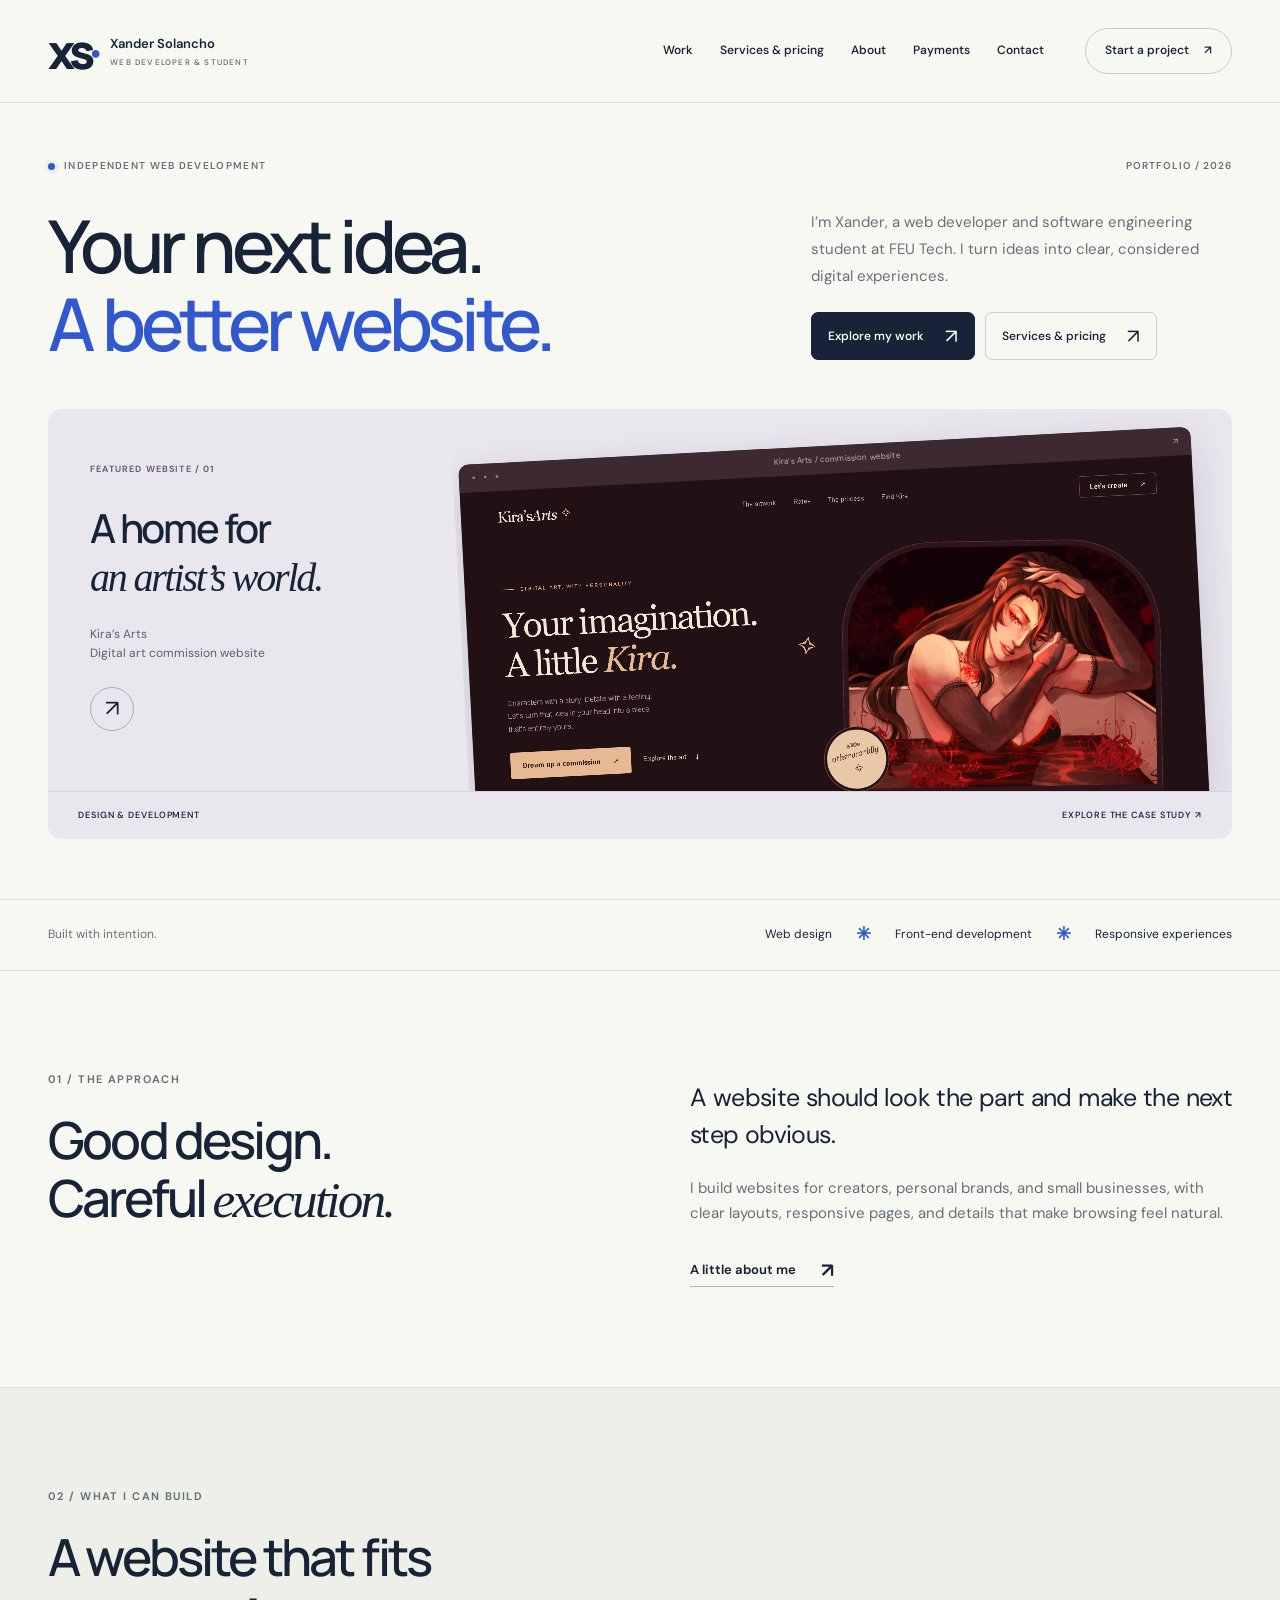
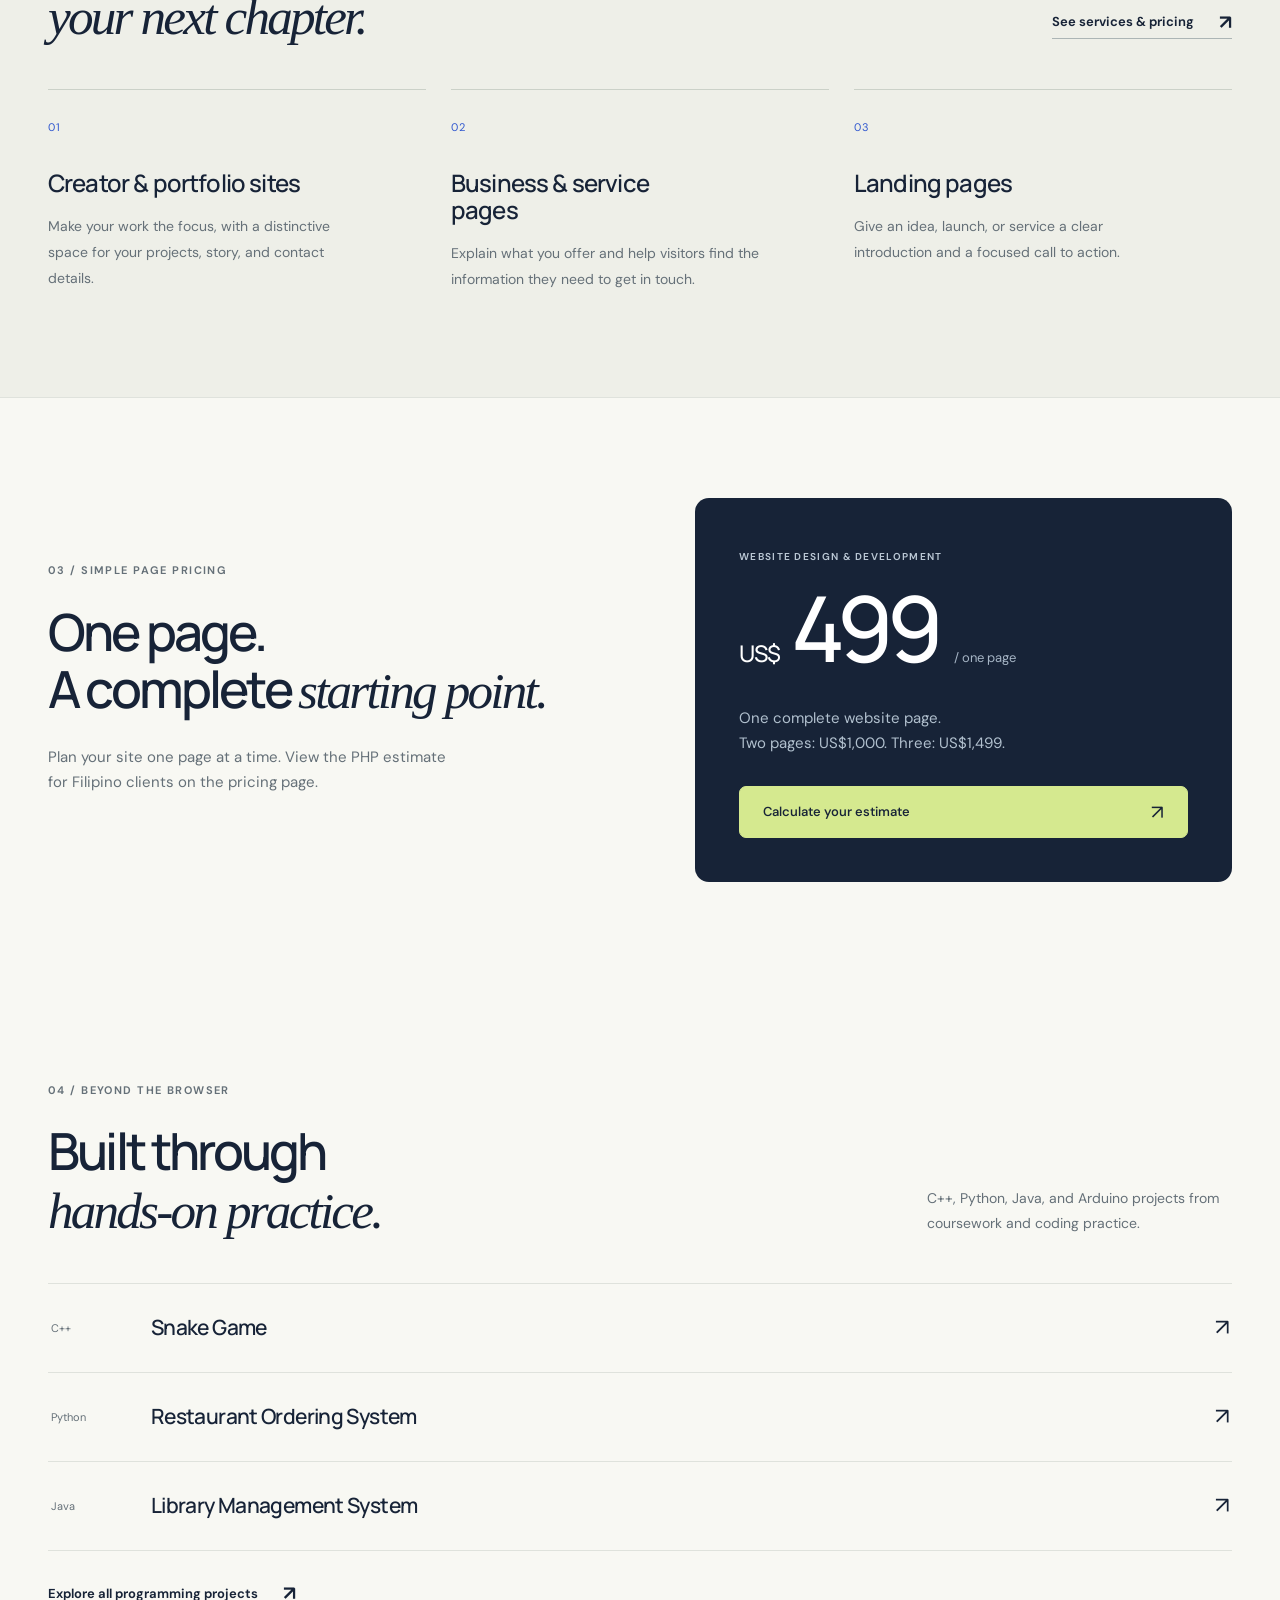
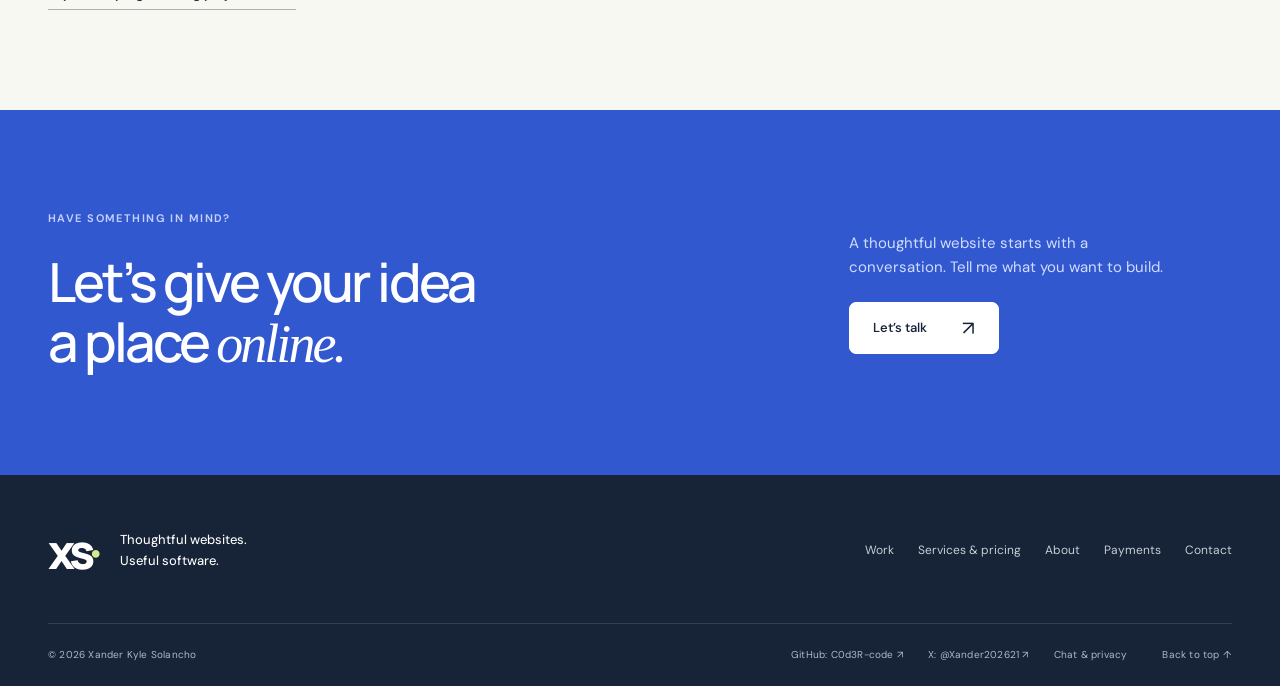
==== commit cce3c3ef: "Add X project updates and PayPal, GCash, Maya payment page" ====
--- a/index.html
+++ b/index.html
@@ -32,6 +32,7 @@
 <a href="work.html" >Work</a>
 <a href="services.html" >Services & pricing</a>
 <a href="about.html" >About</a>
+<a href="payments.html" >Payments</a>
 <a href="contact.html" >Contact</a>
 <a class="nav-cta" href="contact.html#inquiry">Start a project <span aria-hidden="true">↗</span>
 </a>
@@ -211,6 +212,7 @@
 <a href="work.html">Work</a>
 <a href="services.html">Services & pricing</a>
 <a href="about.html">About</a>
+<a href="payments.html">Payments</a>
 <a href="contact.html">Contact</a>
 </div>
 </div>
@@ -218,6 +220,7 @@
 <span>© 2026 Xander Kyle Solancho</span>
 <a href="https://github.com/C0d3R-code" target="_blank" rel="noopener noreferrer">GitHub: C0d3R-code <span aria-hidden="true">↗</span>
 </a>
+<a href="https://x.com/Xander202621" target="_blank" rel="noopener noreferrer">X: @Xander202621 ↗</a>
 <a href="privacy.html">Chat & privacy</a>
 <a href="#main">Back to top ↑</a>
 </div>
--- a/styles.css
+++ b/styles.css
@@ -6,3 +6,9 @@
 @media(max-width:580px){.wrap{width:calc(100% - 40px)}.header-inner{height:79px}.brand-symbol{font-size:43px}.brand{gap:12px}.brand>span:last-child{font-size:11px}.brand small{font-size:6px;letter-spacing:.12em}.menu-toggle{display:flex;align-items:center;gap:18px;background:none;border:1px solid #cbd1c8;border-radius:30px;padding:9px 15px;font-size:11px}.menu-toggle>span{font-size:19px;line-height:1}.site-header nav{display:none;position:absolute;left:0;right:0;top:79px;background:var(--paper);border-bottom:1px solid var(--line);padding:20px;box-shadow:0 14px 20px #17233709;flex-direction:column;align-items:stretch;gap:0;font-size:15px}.site-header nav.open{display:flex}.site-header nav>a{padding:12px 0}.site-header nav .nav-cta{display:block;padding:12px 17px;margin:10px 0 0;text-align:center}.home-hero{padding-top:34px;padding-bottom:35px}.hero-kicker{font-size:8px;letter-spacing:.1em;gap:8px}.hero-index{font-size:7px}.hero-heading{margin-top:27px;gap:24px}.hero-heading h1{font-size:clamp(41px,10.9vw,63px);letter-spacing:-.065em;line-height:1.13}.hero-intro p{font-size:14px;line-height:1.85;margin-bottom:22px}.hero-actions{gap:9px}.hero-actions .button{font-size:11px;gap:21px;padding:13px 15px}.hero-showcase{grid-template-columns:1fr;min-height:0}.showcase-note{padding:29px 25px 20px}.showcase-note .eyebrow{font-size:8px}.showcase-note h2{font-size:34px;margin:16px 0 13px;max-width:280px}.showcase-note p{font-size:11px;margin-bottom:0}.round-arrow{position:absolute;right:25px;top:117px;width:39px;height:39px;font-size:22px;margin:0}.showcase-preview{padding:15px 24px 0;max-height:255px;transform:rotate(-3deg);margin-bottom:41px}.showcase-preview .browser-screen{aspect-ratio:1.05}.project-caption{font-size:7px;padding:13px 18px;letter-spacing:.08em}.expertise-strip{padding:17px 0}.expertise-strip .wrap{gap:11px;font-size:8px;width:calc(100% - 30px)}.expertise-strip b{font-size:14px}.section{padding-block:62px}.eyebrow{font-size:9px;margin-bottom:19px}h1{font-size:47px}h2{font-size:36px;margin-bottom:23px}h3{font-size:23px}.intro-grid{grid-template-columns:1fr;gap:19px}.intro-grid>div:last-child{padding-top:0}.intro-grid h2{margin-bottom:0}.large-copy{font-size:22px;line-height:1.5}.intro-grid p:not(.eyebrow):not(.large-copy){font-size:14px}.section-heading{display:block;margin-bottom:31px}.section-heading>.text-link{margin-top:26px;margin-bottom:0}.heading-aside{margin-top:20px;max-width:100%;font-size:13px}.three-grid{grid-template-columns:1fr;gap:28px}.service-card{padding:23px 0 0}.service-number{margin-bottom:20px;font-size:10px}.service-card h3{max-width:none;font-size:25px;margin-bottom:14px}.service-card p{max-width:none;font-size:14px}.pricing-teaser{grid-template-columns:1fr;gap:25px}.price-card{padding:30px}.big-price{font-size:83px}.big-price>span{font-size:21px}.big-price small{font-size:12px;margin-left:10px}.price-card .button{font-size:13px}.compact-projects>a{gap:18px;padding:23px 0;align-items:start}.compact-projects>a>span:first-child{font-size:10px;width:43px;flex:none;padding-top:5px}.compact-projects h3{font-size:19px;line-height:1.4}.compact-projects>a>span:last-child{font-size:20px}.text-link{font-size:12px;gap:20px}.cta-inner{grid-template-columns:1fr;gap:25px}.cta h2{font-size:43px}.cta p:not(.eyebrow){font-size:14px;max-width:100%}.cta .button{font-size:12px}.footer-top{align-items:start;flex-direction:column;padding-bottom:33px;gap:30px}.footer-brand{font-size:12px;gap:22px}.footer-links{justify-content:start;font-size:11px;gap:22px}.footer-bottom{display:grid;grid-template-columns:1fr 1fr;gap:15px;font-size:9px;padding:24px 0}.footer-bottom>span:first-child{margin:0;grid-column:1/-1}.footer-bottom>a:last-child{margin-left:0;grid-column:2;grid-row:3;justify-self:end}.footer-bottom>a:nth-child(2){grid-column:1/-1}.page-hero{padding-top:45px;padding-bottom:43px}.page-hero h1{font-size:clamp(40px,10.3vw,57px);line-height:1.15;letter-spacing:-.06em}.page-hero>p:not(.eyebrow){font-size:15px}.anchor-links{gap:25px;font-size:11px;margin-top:26px}.section-label{font-size:8px;gap:15px;padding-bottom:17px;margin-bottom:27px}.work-feature,.portfolio-project{grid-template-columns:1fr;gap:25px}.work-image{padding:28px 22px 0}.work-image .browser-screen{aspect-ratio:1.25}.work-description h2{font-size:37px;margin:19px 0 16px}.work-description p{font-size:14px}.tag{font-size:8px}.portfolio-project{margin-top:48px;gap:27px}.portfolio-art{height:240px}.portfolio-project h3{font-size:29px}.portfolio-project p:not(.eyebrow){font-size:14px}.code-grid{grid-template-columns:1fr;gap:15px}.code-project{padding:27px}.code-project h3{font-size:25px}.code-project p{font-size:14px}.code-project .text-link{font-size:12px}.project-top{margin-bottom:24px}.code-project small{font-size:10px}.case-hero{padding-top:25px}.back-link{margin-bottom:35px;font-size:11px}.case-hero h1{font-size:58px;letter-spacing:-.065em}.case-lead{font-size:25px;line-height:1.45}.case-meta{margin-top:35px;gap:20px;padding:23px 0 26px}.case-meta dt{font-size:8px}.case-meta dd{font-size:11px;line-height:1.7}.case-visual{padding:24px 18px 0}.case-desktop .browser-screen{aspect-ratio:1.05}.case-desktop .browser-bar{height:23px;font-size:6px;padding:0 8px}.browser-dots{font-size:5px;letter-spacing:1px}.responsive-case{grid-template-columns:1fr;gap:30px}.phone-frame{width:230px;height:475px}.mobile-stage{padding:35px 30px 25px}.case-note{margin-top:25px}.case-outcome>p:not(.eyebrow){font-size:15px}.services-hero-bottom p{font-size:15px}.price-pill{padding:12px 18px;font-size:11px}.price-pill>span{font-size:18px}.services-list article{grid-template-columns:24px 1fr;gap:18px;padding:28px 0}.services-list article h2{font-size:25px;line-height:1.25}.services-list article p{font-size:13px}.services-list article>.mono{font-size:10px;padding-top:5px}.services-list{padding-bottom:0}.estimate-section{grid-template-columns:1fr;gap:29px}.estimate-section .small{font-size:12px!important}.calculator{padding:25px}.calc-total>strong{font-size:43px}.calc-total>strong.php-total{font-size:34px}.rate-field input{width:120px}.rate-field label{font-size:11px}.calc-rule{font-size:11px}.faq-section{grid-template-columns:1fr;gap:20px}.faq-list summary{font-size:13px;line-height:1.7;padding-block:20px}.faq-list details p{font-size:13px}.about-intro{grid-template-columns:1fr;gap:36px;padding-top:40px}.identity-art{min-height:330px;padding:26px}.identity-art strong{font-size:160px}.identity-art>.mono{font-size:8px}.about-intro h2{font-size:35px}.about-intro p:not(.large-copy):not(.eyebrow){font-size:14px}.toolkit{gap:25px 20px}.toolkit article{padding-top:23px}.toolkit h3{font-size:21px;line-height:1.3}.toolkit article>span{font-size:9px}.toolkit p{font-size:12px}.contact-layout{padding-top:40px;gap:42px}.contact-list>a{grid-template-columns:53px minmax(0,1fr) 16px;font-size:12px;gap:8px;padding:22px 0}.contact-label{font-size:11px}.contact-value{line-height:1.8}.contact-help{gap:17px;margin-top:35px}.contact-help h3{font-size:22px}.inquiry-card{padding:26px 22px}.inquiry-card h2{font-size:35px}.form-row{grid-template-columns:1fr}.form-row>div:last-child{max-width:100%}.inquiry-card input,.inquiry-card select,.inquiry-card textarea{font-size:16px;padding:12px;line-height:1.5}.inquiry-card input::placeholder,.inquiry-card textarea::placeholder{font-size:12px}.inquiry-card label{font-size:11px}.inquiry-card .button{font-size:12px}.contact-bottom{padding:28px 0 50px;gap:20px}.contact-bottom p{font-size:11px;display:flex;flex-direction:column;gap:6px}.contact-bottom strong{margin-left:0;font-size:19px}.prose h2{font-size:27px}.prose p{font-size:14px}.form-note{font-size:11px}}
 @media(max-width:580px){.contact-value{font-size:14px}.contact-label{font-size:12px}}
 @media(prefers-reduced-motion:reduce){html{scroll-behavior:auto}*,*:before,*:after{animation:none!important;transition:none!important}}
+
+.social-discussion{background:var(--ink);color:#fff;padding:28px;border-radius:12px;margin-top:35px}.social-discussion .eyebrow{display:block;font-size:8px;color:#c5d0df;margin-bottom:18px}.social-discussion h3{font-size:25px;line-height:1.3;max-width:300px;margin-bottom:15px}.social-discussion p{font-size:13px;color:#c2cddb;line-height:1.85}.social-discussion .button{background:var(--lime);border-color:var(--lime);color:var(--ink);font-size:12px;width:100%;gap:15px}.social-discussion .social-note{font-size:10px;margin:15px 0 0}.payment-bridge{display:flex;align-items:center;justify-content:space-between;gap:35px;background:var(--soft);border:1px solid var(--line);border-radius:12px;padding:30px 35px;margin-bottom:65px}.payment-bridge .eyebrow{font-size:9px;margin-bottom:12px}.payment-bridge h3{font-size:25px;margin-bottom:12px}.payment-bridge p:not(.eyebrow){font-size:13px;margin-bottom:0}.payment-bridge .button{flex:none}.payment-method-tags{display:flex;gap:10px;flex-wrap:wrap;margin-top:30px}.payment-method-tags>a{border:1px solid #cbd1cd;border-radius:30px;padding:9px 20px;font-size:12px;font-weight:550}.payment-method-tags>a:hover{border-color:var(--blue);color:var(--blue)}.paypal-section{display:grid;grid-template-columns:1fr .95fr;gap:110px;align-items:start}.paypal-section>div>p:not(.eyebrow){font-size:15px;max-width:450px}.recipient-note{display:flex;align-items:center;gap:16px;border-block:1px solid var(--line);padding:22px 0;margin:30px 0}.recipient-icon{display:flex;align-items:center;justify-content:center;width:43px;height:43px;background:#e4e9f4;border-radius:50%;color:var(--blue);font-size:14px;font-weight:700;letter-spacing:-.06em}.recipient-note>div{display:flex;flex-direction:column;gap:4px}.recipient-note>div>span{font-size:8px;letter-spacing:.12em;color:var(--muted)}.recipient-note strong{font-size:14px;font-weight:600}.recipient-note a{font-size:12px;color:var(--blue)}.paypal-section .payment-card-note{font-size:12px;line-height:1.85;color:var(--muted);max-width:410px}.payment-card-note strong{font-weight:600;color:var(--ink)}.paypal-card{background:white;border:1px solid var(--line);border-radius:14px;padding:35px;box-shadow:0 8px 25px #17233705}.paypal-card-top{display:flex;align-items:center;justify-content:space-between;gap:20px;margin-bottom:35px}.paypal-wordmark{font-size:28px;font-weight:800;font-style:italic;color:#15336b;letter-spacing:-.07em;line-height:1}.paypal-wordmark>span{color:#1474bc}.paypal-card-top>.tag{font-size:7px;letter-spacing:.05em}.paypal-card h3{font-size:26px}.paypal-card>p{font-size:13px;line-height:1.85}.paypal-card label{display:block;font-size:11px;font-weight:600;margin:22px 0 8px}.paypal-card label>span{color:var(--muted);font-weight:400;margin-left:5px}.paypal-card select,.payment-amount-wrap{background:var(--paper);border:1px solid #cfd5cd;border-radius:6px;width:100%;min-width:0;color:var(--ink)}.paypal-card select{padding:12px;font-size:12px}.payment-amount-wrap{display:flex;align-items:center;padding:10px 15px;gap:10px}.payment-amount-wrap>span{font-size:14px;color:var(--muted)}.payment-amount-wrap input{border:0;outline-offset:3px;background:transparent;min-width:0;width:100%;font-size:26px;color:var(--ink);padding:5px;appearance:textfield}.payment-amount-wrap input::-webkit-inner-spin-button{appearance:none}.payment-link-status{font-size:10px;line-height:1.8;margin:12px 0 22px}.paypal-button{width:100%;background:#173d87;border-color:#173d87}.wallet-section{background:var(--soft);border-block:1px solid var(--line)}.wallet-grid{display:grid;grid-template-columns:1fr 1fr;gap:28px}.wallet-card{background:white;border:1px solid var(--line);border-radius:14px;padding:32px;display:flex;flex-direction:column}.wallet-heading{display:flex;justify-content:space-between;align-items:center;gap:20px;margin-bottom:12px}.wallet-heading h3{font-size:30px;font-weight:700;margin:0}.gcash-card h3{color:#005de5}.maya-card h3{color:#00a74f}.wallet-heading .tag{font-size:7px}.wallet-card>p{font-size:12px;line-height:1.8;min-height:45px;margin-bottom:22px}.qr-display{display:flex;align-items:center;justify-content:center;min-height:465px;padding:20px;background:#f6f7f9;border-radius:8px;overflow:hidden}.qr-display img{display:block;width:100%;max-width:320px;height:auto;object-fit:contain}.qr-actions{display:flex;align-items:center;justify-content:space-between;gap:20px;margin-top:26px}.qr-actions .text-link{font-size:12px;gap:15px}.qr-actions>a:last-child{font-size:10px;color:var(--muted)}.qr-actions>a:hover{color:var(--blue)}.wallet-note{font-size:12px;max-width:850px;line-height:1.9;margin-top:27px}.payment-followup{display:grid;grid-template-columns:1fr 1fr;gap:100px}.payment-followup>div>p:not(.eyebrow){font-size:15px}.payment-followup .hero-actions{gap:12px}.payment-followup .button{font-size:11px;padding:13px 16px;gap:15px}.payment-followup .payment-verification-note{font-size:11px;margin:24px 0 0}.payment-faq{border-top:1px solid var(--line);padding-top:65px}
+@media(max-width:1100px){.paypal-section{gap:55px}.wallet-card{padding:27px}.wallet-heading{gap:12px}.wallet-heading .tag{font-size:6px}.qr-display{padding:15px;min-height:435px}.payment-followup{gap:55px}.paypal-card{padding:28px}}
+@media(min-width:581px) and (max-width:900px){.menu-toggle{display:flex;align-items:center;gap:18px;background:none;border:1px solid #cbd1c8;border-radius:30px;padding:9px 15px;font-size:12px}.menu-toggle>span{font-size:19px;line-height:1}.site-header nav{display:none;position:absolute;left:0;right:0;top:100%;background:var(--paper);border-bottom:1px solid var(--line);padding:20px 32px;box-shadow:0 14px 20px #17233709;flex-direction:column;align-items:stretch;gap:0;font-size:15px}.site-header nav.open{display:flex}.site-header nav>a{padding:12px 0}.site-header nav .nav-cta{display:block;padding:12px 17px;margin:10px 0 0;text-align:center}.footer-links{max-width:350px;row-gap:16px}.paypal-section{gap:35px}.paypal-card{padding:23px}.paypal-card-top{flex-wrap:wrap;gap:15px}.paypal-card select{font-size:11px}.wallet-card{padding:22px}.qr-display{min-height:340px;padding:10px}.qr-actions{align-items:start;flex-direction:column;gap:15px}.wallet-heading{flex-wrap:wrap}.wallet-card>p{min-height:65px}.payment-followup{gap:40px}.payment-bridge{padding:26px;gap:25px}.payment-bridge .button{font-size:11px;padding:13px 15px;gap:15px}}
+@media(max-width:580px){.social-discussion{padding:26px 23px}.social-discussion h3{font-size:27px}.social-discussion .eyebrow{font-size:7px;line-height:1.8}.social-discussion .button{font-size:11px}.paypal-section{grid-template-columns:1fr;gap:25px}.paypal-section>div>p:not(.eyebrow){font-size:14px}.paypal-section .payment-card-note{font-size:12px}.paypal-card{padding:27px 22px}.paypal-card h3{font-size:26px}.paypal-card label{font-size:11px}.paypal-card select{font-size:16px;padding:12px 10px;letter-spacing:-.02em}.paypal-card-top{flex-wrap:wrap;gap:15px;margin-bottom:27px}.paypal-card-top>.tag{font-size:6px}.payment-amount-wrap input{font-size:29px}.paypal-button{font-size:12px}.payment-link-status,.paypal-card .form-note{font-size:11px}.wallet-grid{grid-template-columns:1fr;gap:22px}.wallet-card{padding:23px 18px}.wallet-heading h3{font-size:28px}.wallet-heading .tag{font-size:6px}.wallet-card>p{font-size:12px;min-height:0;margin-bottom:18px}.qr-display{min-height:0;padding:12px}.qr-display img{max-width:320px}.qr-actions{gap:12px}.qr-actions .text-link{font-size:11px;gap:15px}.qr-actions>a:last-child{font-size:10px}.wallet-note{font-size:12px}.payment-followup{grid-template-columns:1fr;gap:20px}.payment-followup h2{margin-bottom:0}.payment-followup>div>p:not(.eyebrow){font-size:14px}.payment-followup .hero-actions{flex-direction:column;align-items:stretch;gap:10px}.payment-followup .button{font-size:12px;padding:15px 18px}.payment-followup .payment-verification-note{font-size:11px}.payment-bridge{padding:25px 22px;flex-direction:column;align-items:start;gap:23px;margin-bottom:48px}.payment-bridge h3{font-size:24px}.payment-bridge p:not(.eyebrow){font-size:12px}.payment-bridge .button{width:100%;font-size:12px}.payment-method-tags{gap:8px}.payment-method-tags>a{padding:8px 16px;font-size:11px}.footer-bottom{display:flex;flex-wrap:wrap;gap:15px 22px}.footer-bottom>span:first-child{width:100%}.footer-bottom>a:last-child{margin-left:auto}}
+
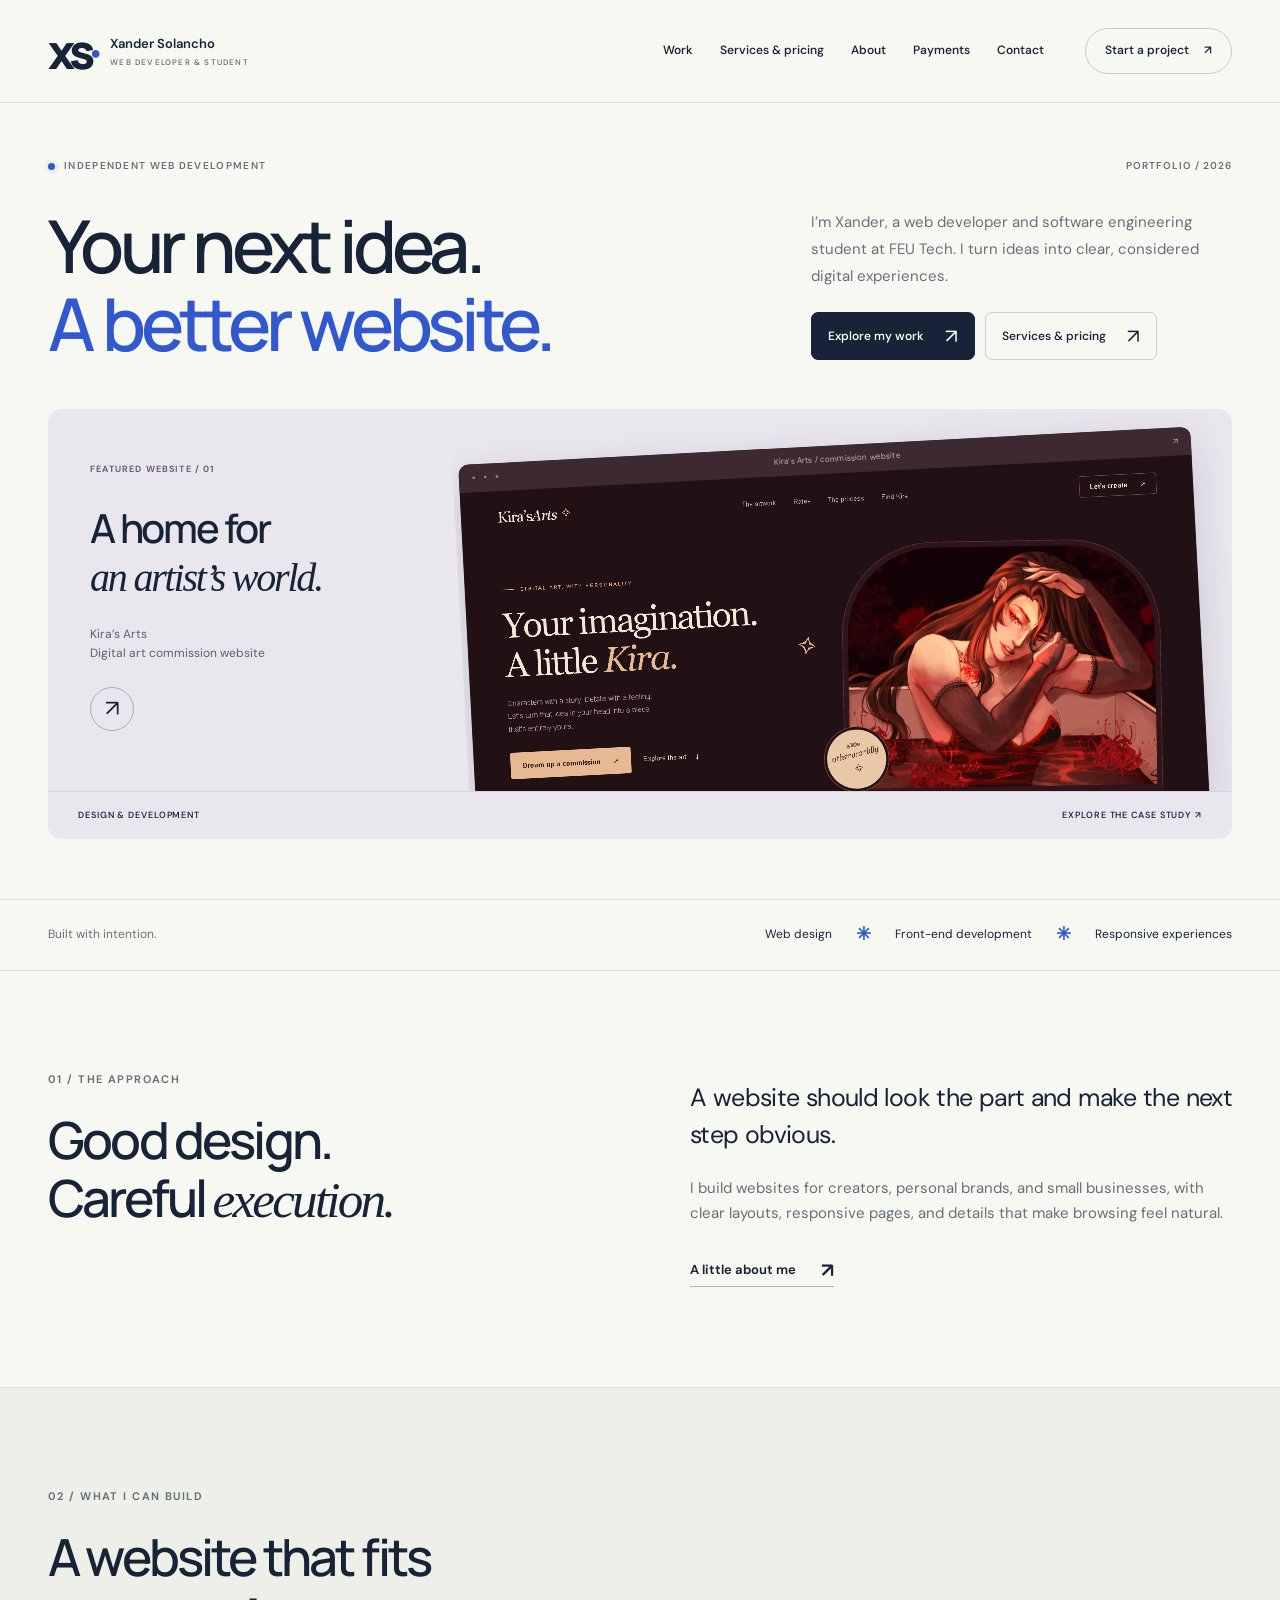
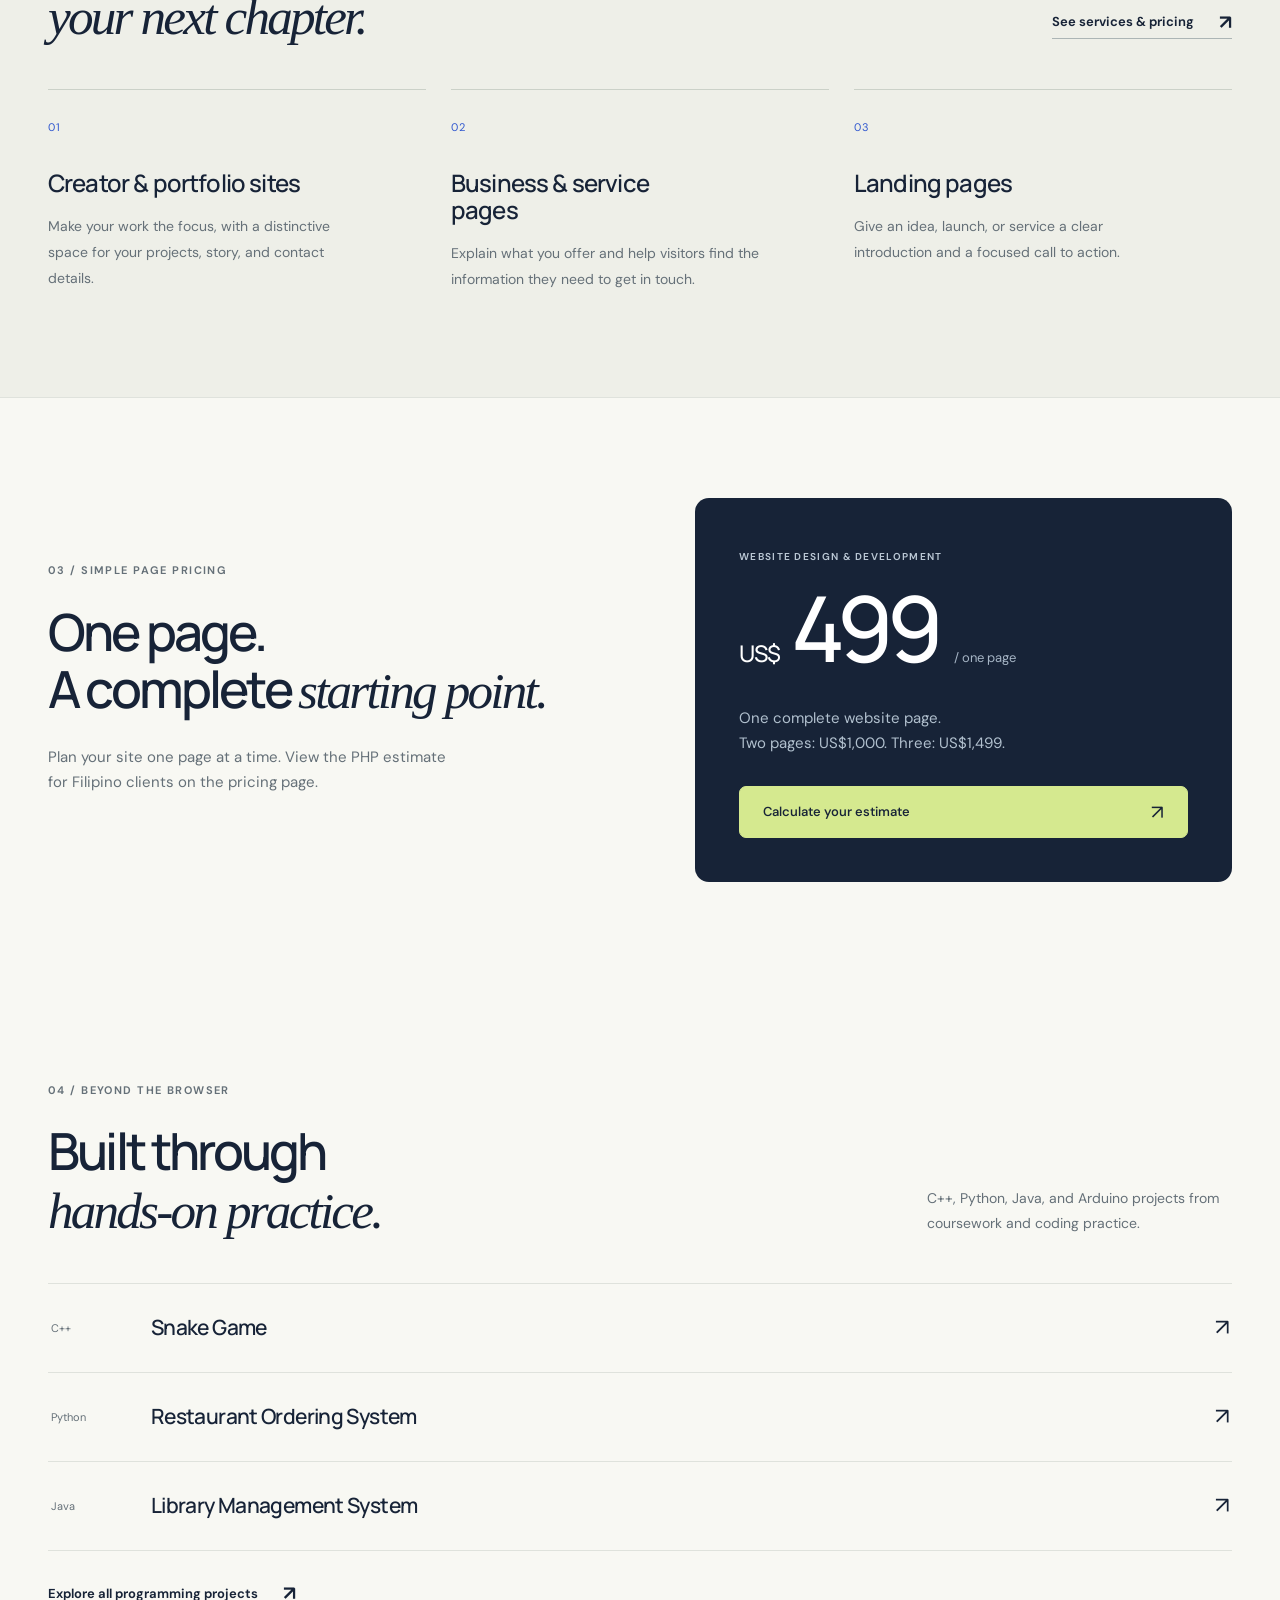
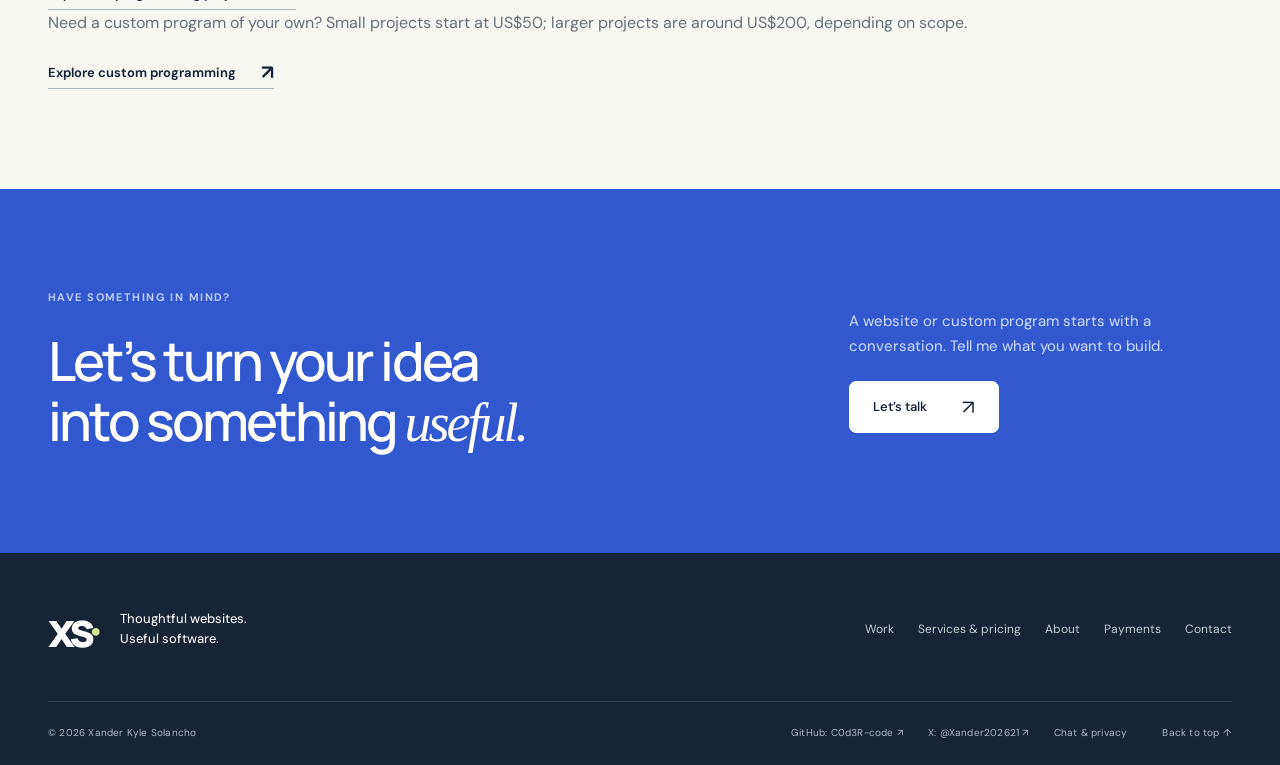
==== commit 3a9c4cd9: "Add separate custom programming service from US$50" ====
--- a/index.html
+++ b/index.html
@@ -4,9 +4,9 @@
 <meta charset="utf-8">
 <meta name="viewport" content="width=device-width,initial-scale=1">
 <meta name="theme-color" content="#f8f8f3">
-<meta name="description" content="Xander Kyle Solancho builds thoughtful websites and useful software. Explore his work and website packages from US$499.">
+<meta name="description" content="Xander Kyle Solancho builds thoughtful websites and useful software. Explore website packages from US$499 and custom programming from US$50.">
 <meta property="og:title" content="Web developer & software engineering student — Xander Solancho">
-<meta property="og:description" content="Xander Kyle Solancho builds thoughtful websites and useful software. Explore his work and website packages from US$499.">
+<meta property="og:description" content="Xander Kyle Solancho builds thoughtful websites and useful software. Explore website packages from US$499 and custom programming from US$50.">
 <meta property="og:type" content="website">
 <meta property="og:url" content="https://c0d3r-code.github.io/">
 <link rel="canonical" href="https://c0d3r-code.github.io/">
@@ -184,16 +184,19 @@
 </div>
 <a class="text-link below-link" href="work.html#software">Explore all programming projects <span aria-hidden="true">↗</span>
 </a>
+<p>Need a custom program of your own? Small projects start at US$50; larger projects are around US$200, depending on scope.</p>
+<a class="text-link" href="services.html#custom-programs">Explore custom programming <span aria-hidden="true">↗</span>
+</a>
 </section>
 <section class="cta section">
 <div class="wrap cta-inner">
 <div>
 <p class="eyebrow">HAVE SOMETHING IN MIND?</p>
-<h2>Let’s give your idea<br>a place <em>online.</em>
-</h2>
-</div>
-<div>
-<p>A thoughtful website starts with a conversation. Tell me what you want to build.</p>
+<h2>Let’s turn your idea<br>into something <em>useful.</em>
+</h2>
+</div>
+<div>
+<p>A website or custom program starts with a conversation. Tell me what you want to build.</p>
 <a class="button " href="contact.html">Let’s talk <span aria-hidden="true">↗</span>
 </a>
 </div>
--- a/styles.css
+++ b/styles.css
@@ -11,4 +11,15 @@
 @media(max-width:1100px){.paypal-section{gap:55px}.wallet-card{padding:27px}.wallet-heading{gap:12px}.wallet-heading .tag{font-size:6px}.qr-display{padding:15px;min-height:435px}.payment-followup{gap:55px}.paypal-card{padding:28px}}
 @media(min-width:581px) and (max-width:900px){.menu-toggle{display:flex;align-items:center;gap:18px;background:none;border:1px solid #cbd1c8;border-radius:30px;padding:9px 15px;font-size:12px}.menu-toggle>span{font-size:19px;line-height:1}.site-header nav{display:none;position:absolute;left:0;right:0;top:100%;background:var(--paper);border-bottom:1px solid var(--line);padding:20px 32px;box-shadow:0 14px 20px #17233709;flex-direction:column;align-items:stretch;gap:0;font-size:15px}.site-header nav.open{display:flex}.site-header nav>a{padding:12px 0}.site-header nav .nav-cta{display:block;padding:12px 17px;margin:10px 0 0;text-align:center}.footer-links{max-width:350px;row-gap:16px}.paypal-section{gap:35px}.paypal-card{padding:23px}.paypal-card-top{flex-wrap:wrap;gap:15px}.paypal-card select{font-size:11px}.wallet-card{padding:22px}.qr-display{min-height:340px;padding:10px}.qr-actions{align-items:start;flex-direction:column;gap:15px}.wallet-heading{flex-wrap:wrap}.wallet-card>p{min-height:65px}.payment-followup{gap:40px}.payment-bridge{padding:26px;gap:25px}.payment-bridge .button{font-size:11px;padding:13px 15px;gap:15px}}
 @media(max-width:580px){.social-discussion{padding:26px 23px}.social-discussion h3{font-size:27px}.social-discussion .eyebrow{font-size:7px;line-height:1.8}.social-discussion .button{font-size:11px}.paypal-section{grid-template-columns:1fr;gap:25px}.paypal-section>div>p:not(.eyebrow){font-size:14px}.paypal-section .payment-card-note{font-size:12px}.paypal-card{padding:27px 22px}.paypal-card h3{font-size:26px}.paypal-card label{font-size:11px}.paypal-card select{font-size:16px;padding:12px 10px;letter-spacing:-.02em}.paypal-card-top{flex-wrap:wrap;gap:15px;margin-bottom:27px}.paypal-card-top>.tag{font-size:6px}.payment-amount-wrap input{font-size:29px}.paypal-button{font-size:12px}.payment-link-status,.paypal-card .form-note{font-size:11px}.wallet-grid{grid-template-columns:1fr;gap:22px}.wallet-card{padding:23px 18px}.wallet-heading h3{font-size:28px}.wallet-heading .tag{font-size:6px}.wallet-card>p{font-size:12px;min-height:0;margin-bottom:18px}.qr-display{min-height:0;padding:12px}.qr-display img{max-width:320px}.qr-actions{gap:12px}.qr-actions .text-link{font-size:11px;gap:15px}.qr-actions>a:last-child{font-size:10px}.wallet-note{font-size:12px}.payment-followup{grid-template-columns:1fr;gap:20px}.payment-followup h2{margin-bottom:0}.payment-followup>div>p:not(.eyebrow){font-size:14px}.payment-followup .hero-actions{flex-direction:column;align-items:stretch;gap:10px}.payment-followup .button{font-size:12px;padding:15px 18px}.payment-followup .payment-verification-note{font-size:11px}.payment-bridge{padding:25px 22px;flex-direction:column;align-items:start;gap:23px;margin-bottom:48px}.payment-bridge h3{font-size:24px}.payment-bridge p:not(.eyebrow){font-size:12px}.payment-bridge .button{width:100%;font-size:12px}.payment-method-tags{gap:8px}.payment-method-tags>a{padding:8px 16px;font-size:11px}.footer-bottom{display:flex;flex-wrap:wrap;gap:15px 22px}.footer-bottom>span:first-child{width:100%}.footer-bottom>a:last-child{margin-left:auto}}
+/* Custom programming is a separate service from website page packages. */
+[hidden] { display: none !important; }
+.program-services { background: #eeefe8; scroll-margin-top: 100px; }
+.program-price-grid { display: grid; grid-template-columns: repeat(2,minmax(0,1fr)); gap: 24px; }
+.program-price-grid .service-card { background: #fff; border-radius: 18px; padding: 32px; }
+.program-price { font-size: clamp(32px,4vw,48px); font-weight: 600; letter-spacing: -0.04em; margin: 24px 0; }
+.program-price span { font-size: 14px; letter-spacing: 0; font-weight: 400; }
+.program-php { font-size: 13px; min-height: 44px; }
+.program-scope { max-width: 800px; margin-top: 32px; }
+#program-size-field { margin: 16px 0; }
+@media(max-width: 580px) { .program-price-grid { grid-template-columns: 1fr; } .program-price-grid .service-card { padding: 24px; } }
 
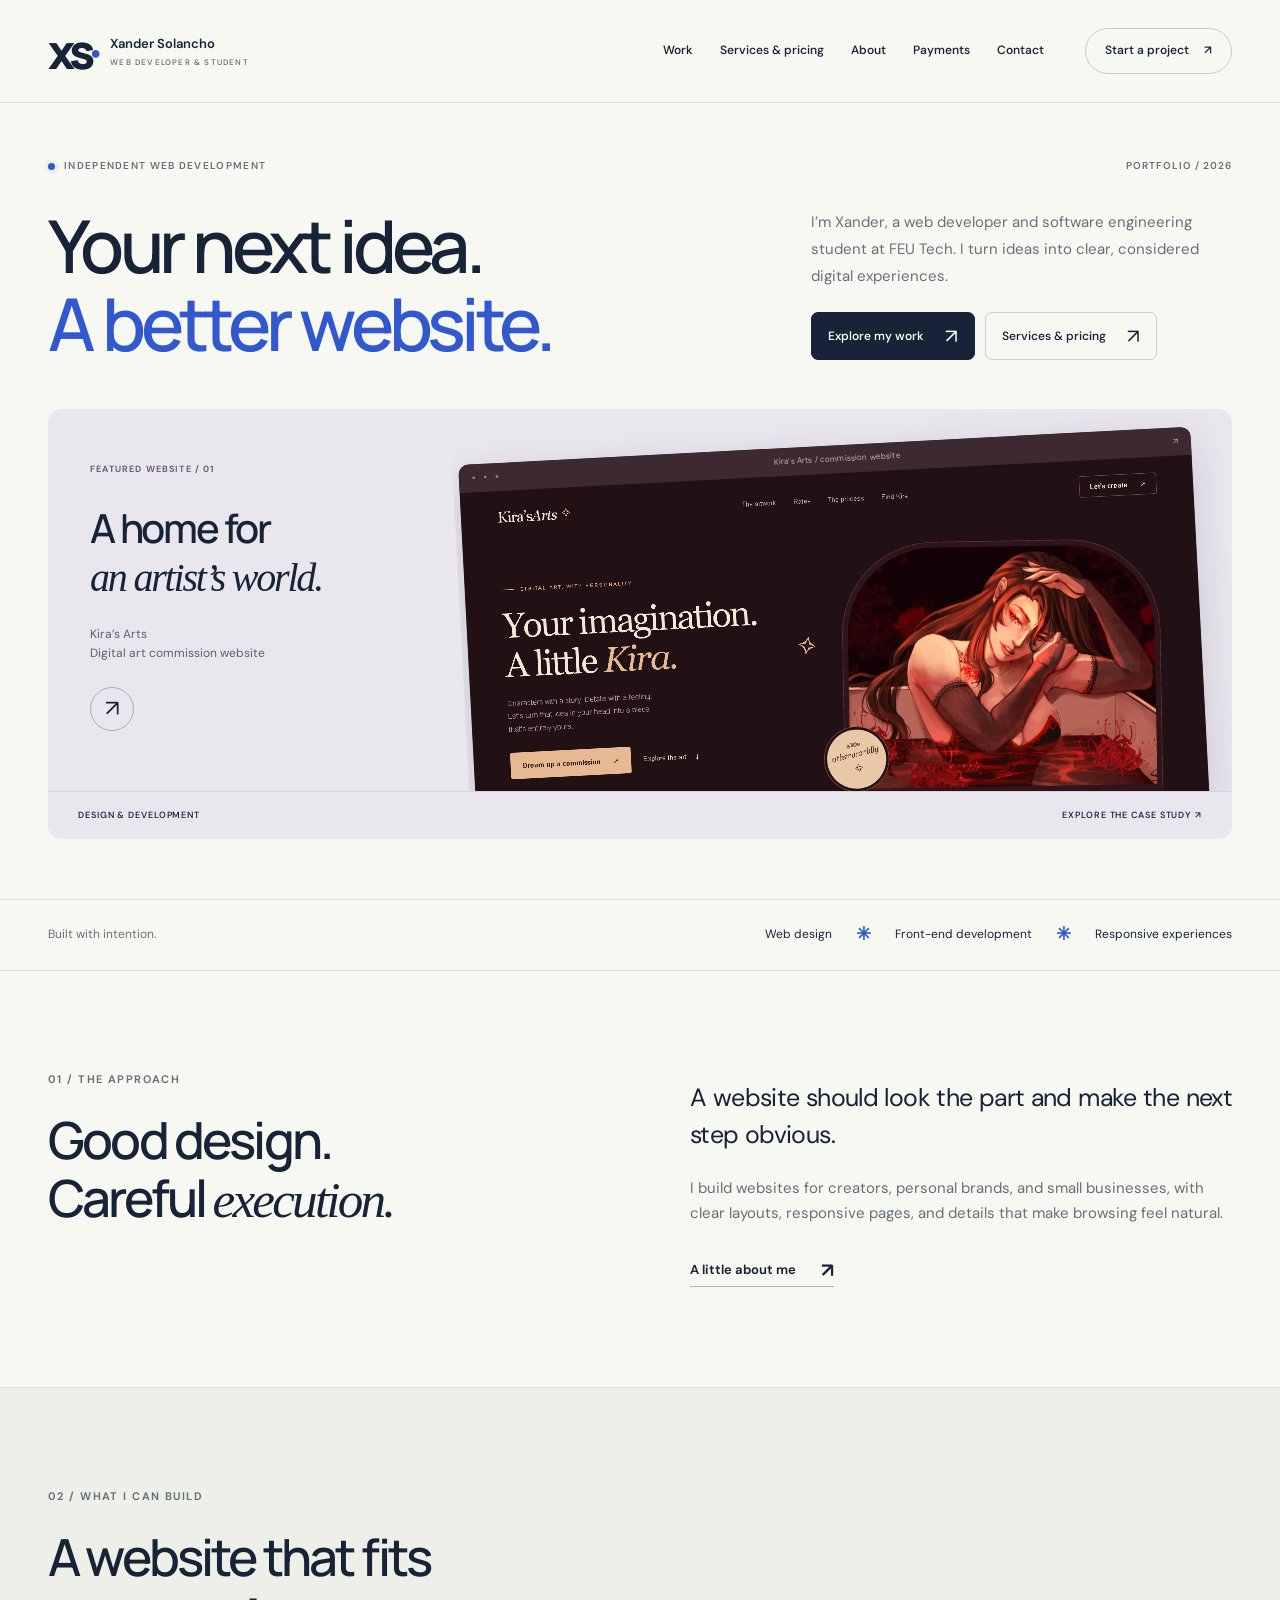
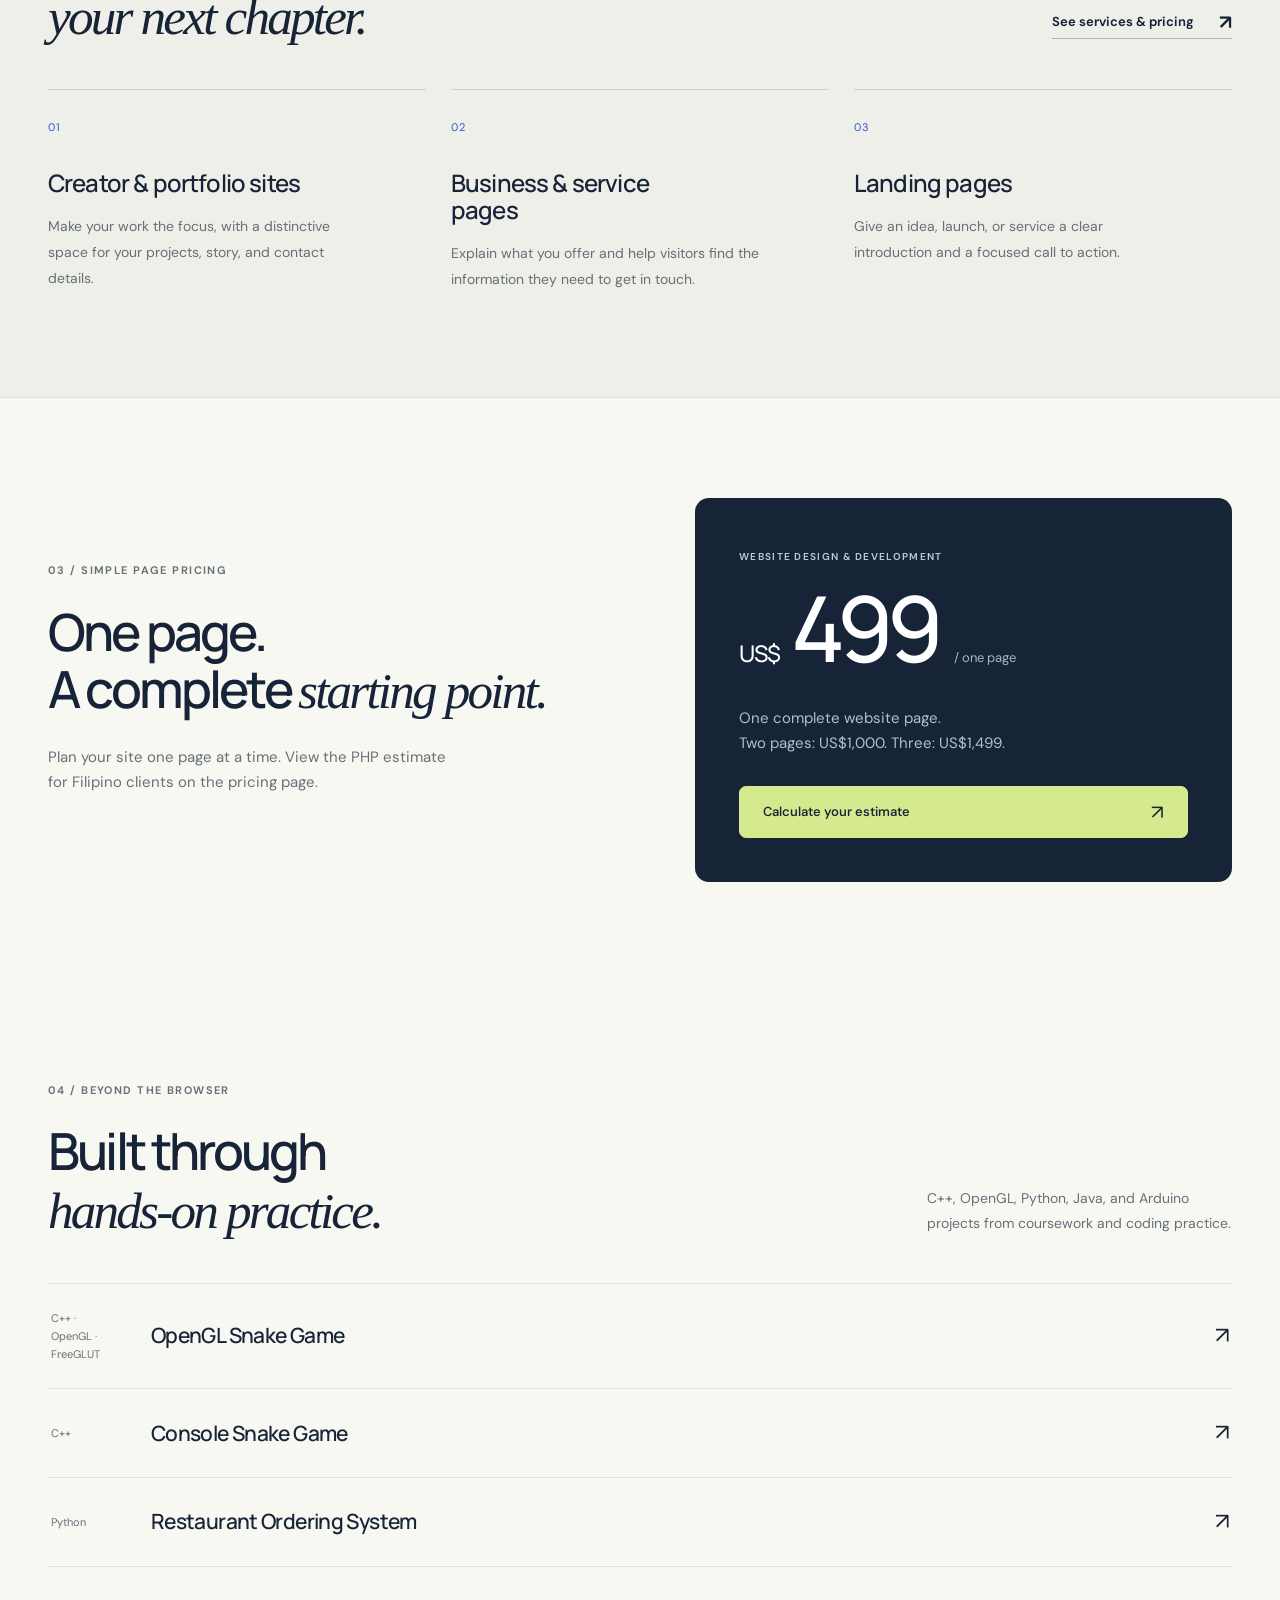
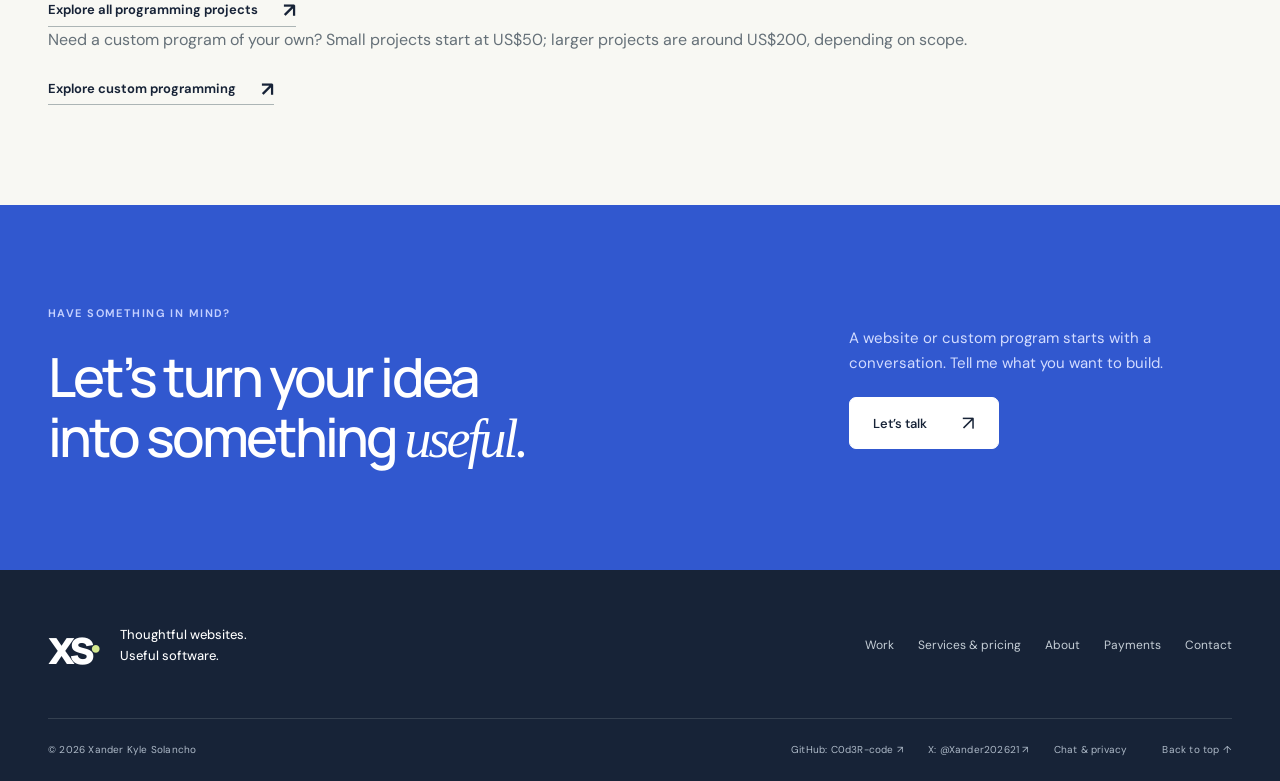
==== commit 9f1d54ee: "Showcase OpenGL Snake graphics and game development experience" ====
--- a/index.html
+++ b/index.html
@@ -12,8 +12,8 @@
 <link rel="canonical" href="https://c0d3r-code.github.io/">
 <link rel="icon" href="assets/favicon.svg" type="image/svg+xml">
 <title>Web developer & software engineering student — Xander Solancho</title>
-<link rel="stylesheet" href="styles.css">
-<script src="site.js" defer>
+<link rel="stylesheet" href="styles.css?v=20261020-programs">
+<script src="site.js?v=20261020-programs" defer>
 </script>
 </head>
 <body>
@@ -163,22 +163,22 @@
 <em>hands-on practice.</em>
 </h2>
 </div>
-<p class="heading-aside">C++, Python, Java, and Arduino projects from coursework and coding practice.</p>
+<p class="heading-aside">C++, OpenGL, Python, Java, and Arduino projects from coursework and coding practice.</p>
 </div>
 <div class="compact-projects">
+<a href="https://github.com/C0d3R-code/C0d3R-code.github.io/blob/main/projects/opengl-snake.cpp" target="_blank" rel="noopener noreferrer">
+<span>C++ · OpenGL · FreeGLUT</span>
+<h3>OpenGL Snake Game</h3>
+<span aria-hidden="true">↗</span>
+</a>
 <a href="https://github.com/C0d3R-code/C0d3R-code.github.io/blob/main/projects/snake-game.cpp" target="_blank" rel="noopener noreferrer">
 <span>C++</span>
-<h3>Snake Game</h3>
+<h3>Console Snake Game</h3>
 <span aria-hidden="true">↗</span>
 </a>
 <a href="https://github.com/C0d3R-code/C0d3R-code.github.io/blob/main/projects/restaurant-ordering-system.py" target="_blank" rel="noopener noreferrer">
 <span>Python</span>
 <h3>Restaurant Ordering System</h3>
-<span aria-hidden="true">↗</span>
-</a>
-<a href="https://github.com/C0d3R-code/C0d3R-code.github.io/blob/main/projects/LibrarySystem.java" target="_blank" rel="noopener noreferrer">
-<span>Java</span>
-<h3>Library Management System</h3>
 <span aria-hidden="true">↗</span>
 </a>
 </div>
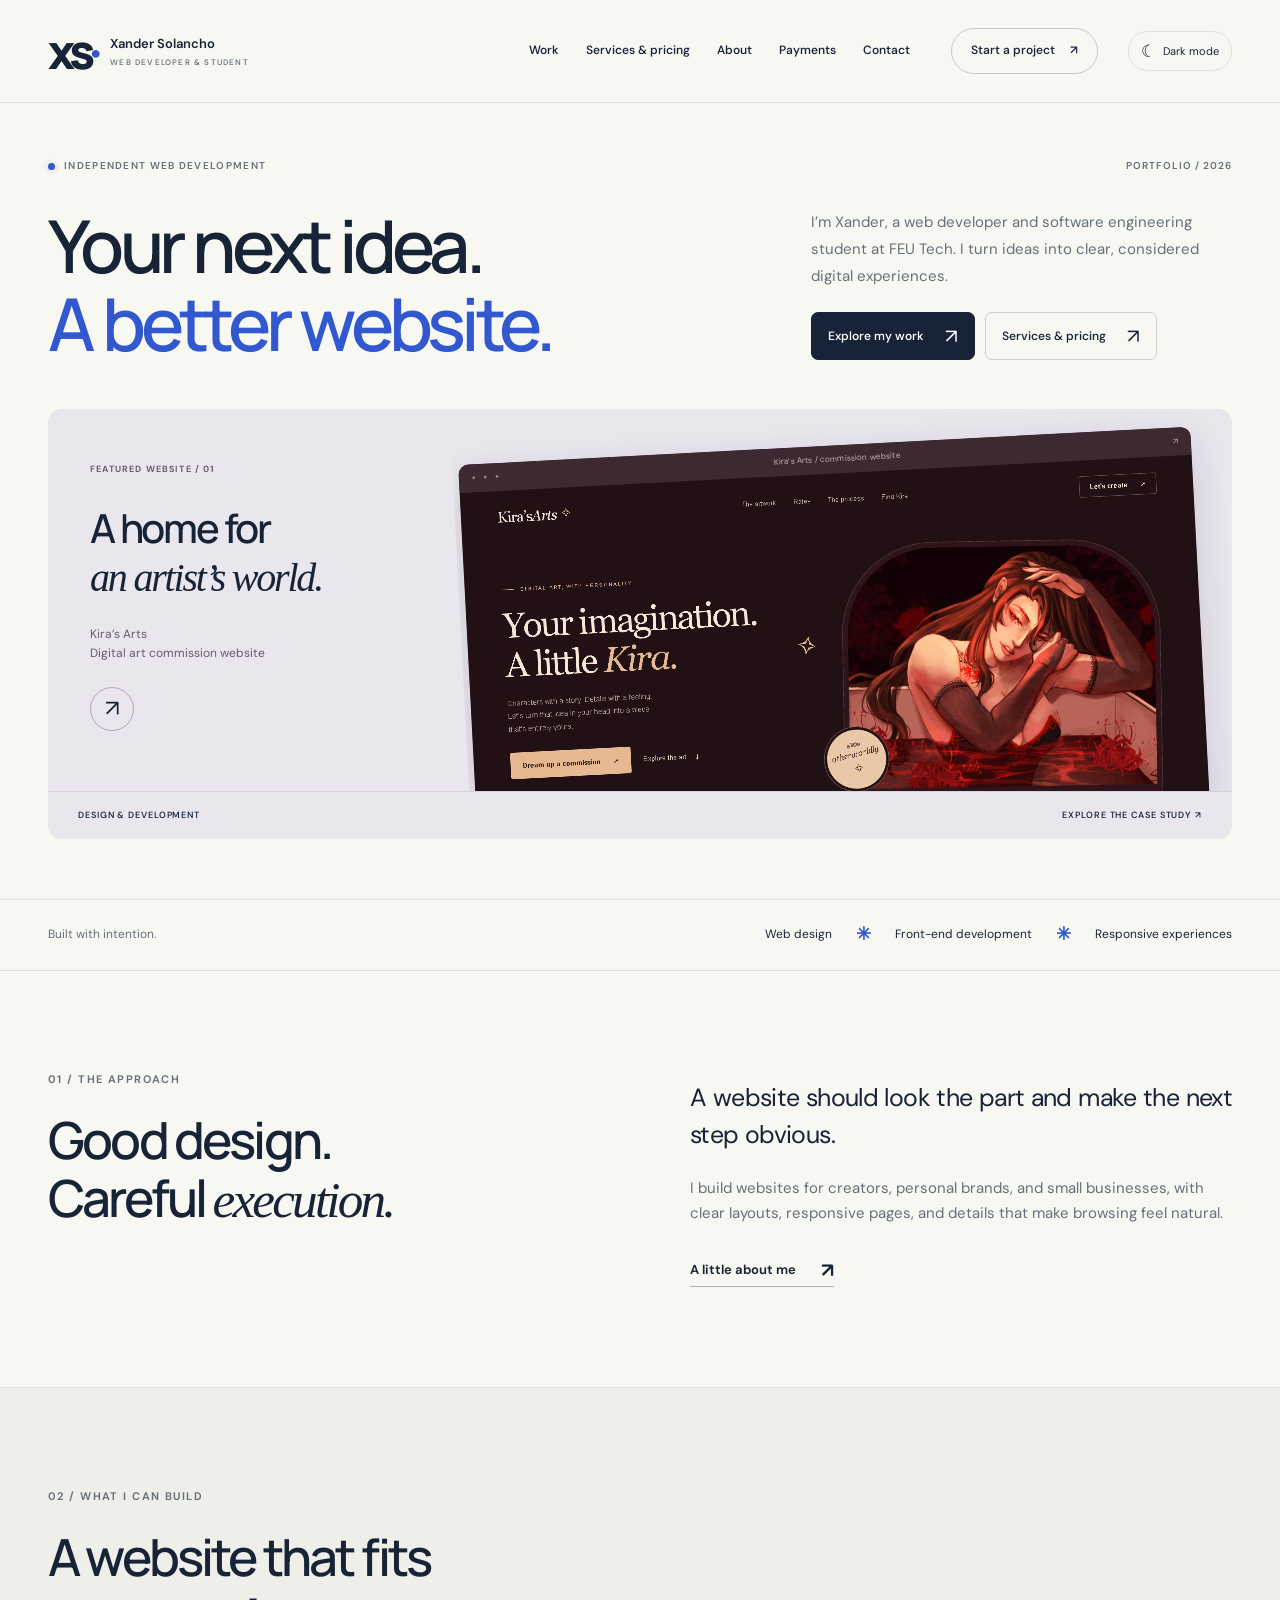
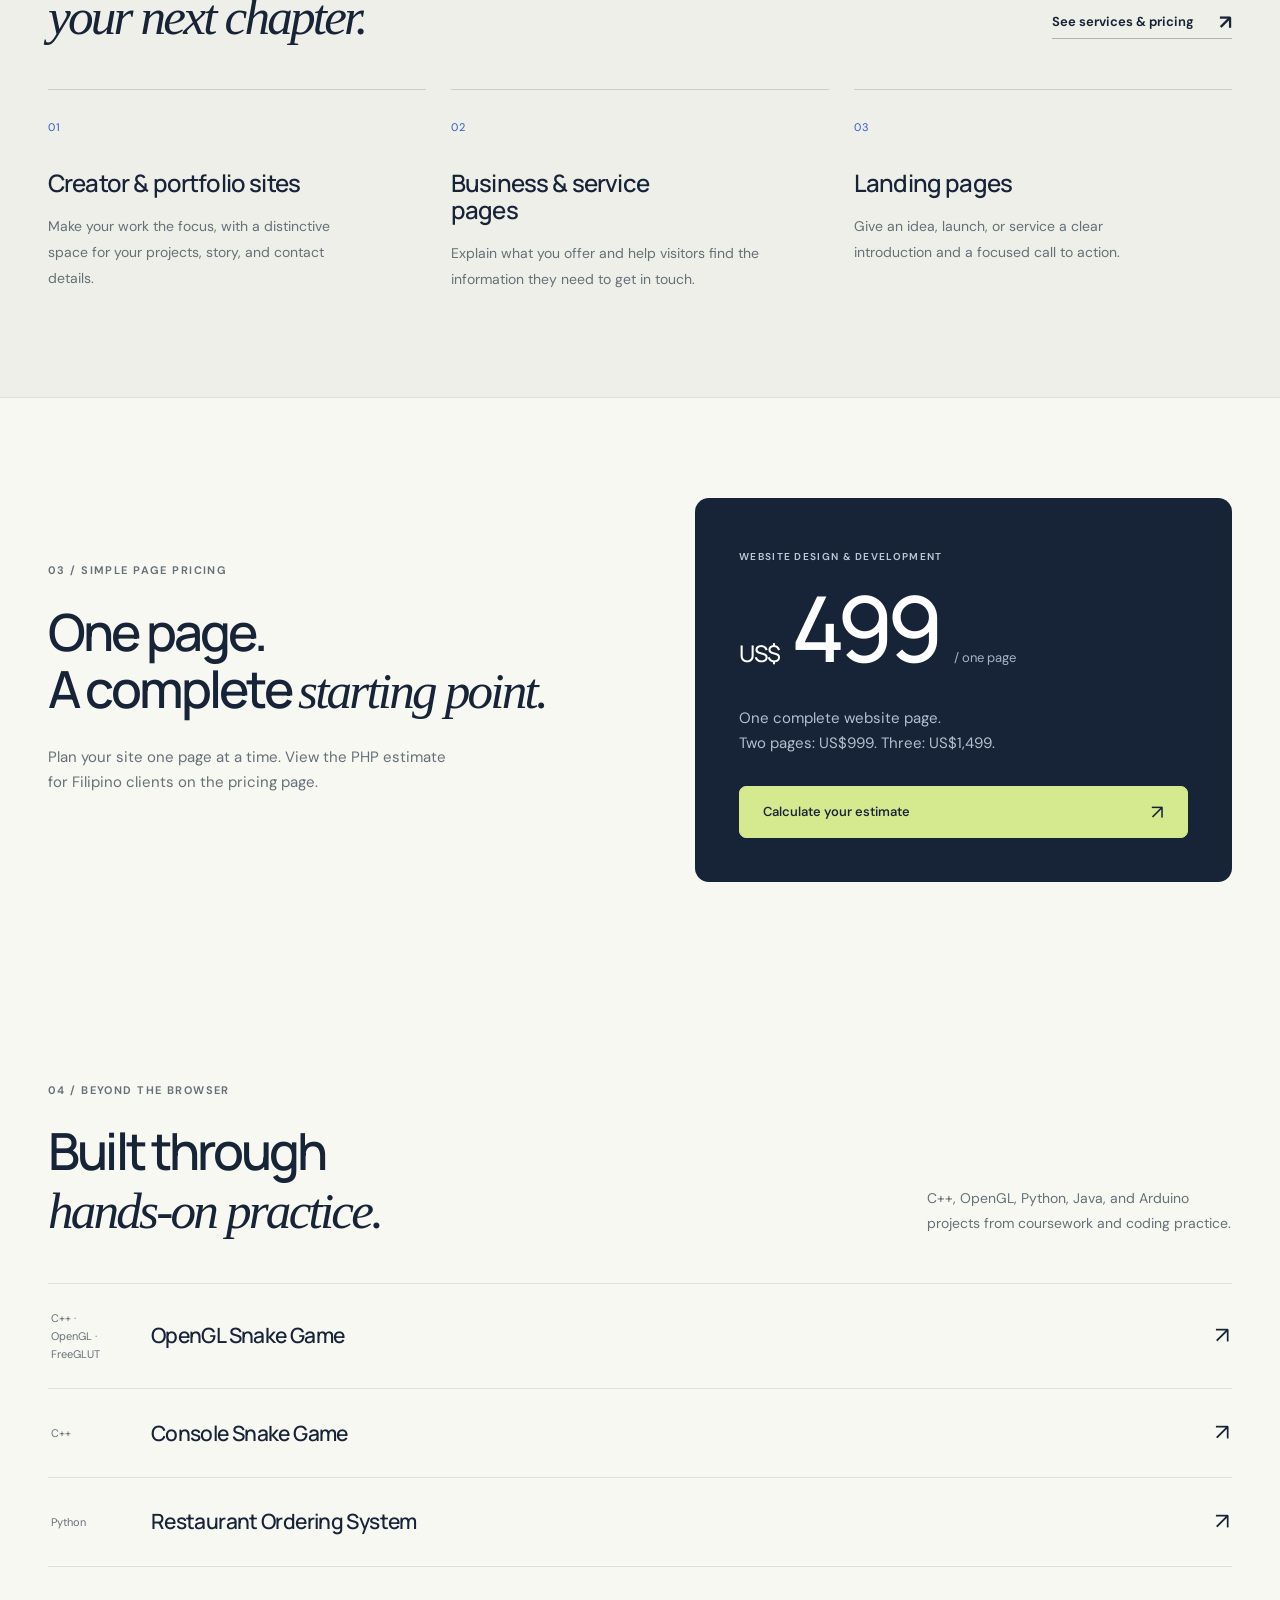
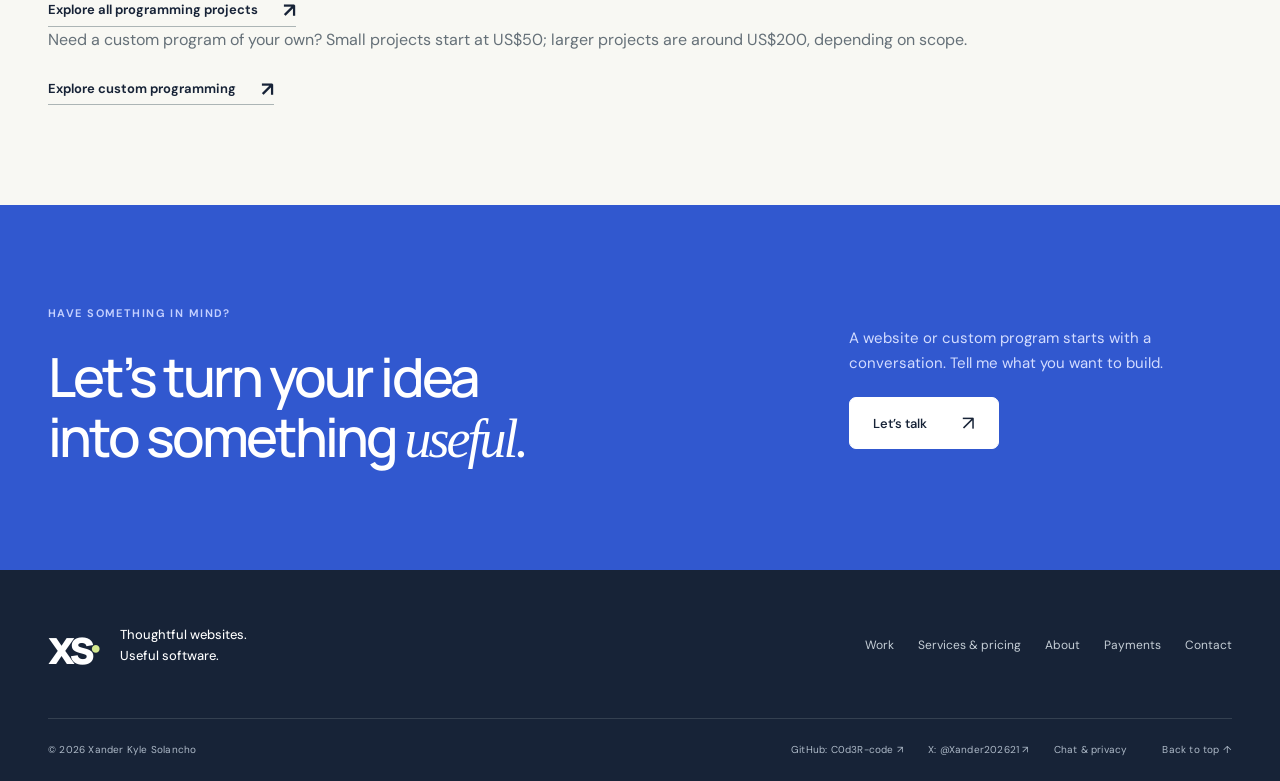
==== commit 670da2af: "Add persistent light and dark themes; set two-page websites to US$999" ====
--- a/index.html
+++ b/index.html
@@ -4,6 +4,7 @@
 <meta charset="utf-8">
 <meta name="viewport" content="width=device-width,initial-scale=1">
 <meta name="theme-color" content="#f8f8f3">
+<script>try{var theme=localStorage.getItem("xander-theme");document.documentElement.dataset.theme=theme==="dark"||theme==="light"?theme:matchMedia("(prefers-color-scheme: dark)").matches?"dark":"light"}catch(e){document.documentElement.dataset.theme=matchMedia("(prefers-color-scheme: dark)").matches?"dark":"light"}</script>
 <meta name="description" content="Xander Kyle Solancho builds thoughtful websites and useful software. Explore website packages from US$499 and custom programming from US$50.">
 <meta property="og:title" content="Web developer & software engineering student — Xander Solancho">
 <meta property="og:description" content="Xander Kyle Solancho builds thoughtful websites and useful software. Explore website packages from US$499 and custom programming from US$50.">
@@ -12,8 +13,8 @@
 <link rel="canonical" href="https://c0d3r-code.github.io/">
 <link rel="icon" href="assets/favicon.svg" type="image/svg+xml">
 <title>Web developer & software engineering student — Xander Solancho</title>
-<link rel="stylesheet" href="styles.css?v=20261020-programs">
-<script src="site.js?v=20261020-programs" defer>
+<link rel="stylesheet" href="styles.css?v=20261020-theme">
+<script src="site.js?v=20261020-theme" defer>
 </script>
 </head>
 <body>
@@ -26,8 +27,6 @@
 <span>Xander Solancho<small>WEB DEVELOPER & STUDENT</small>
 </span>
 </a>
-<button class="menu-toggle" aria-expanded="false" aria-controls="navigation" type="button">Menu <span aria-hidden="true">+</span>
-</button>
 <nav id="navigation" aria-label="Main navigation">
 <a href="work.html" >Work</a>
 <a href="services.html" >Services & pricing</a>
@@ -37,6 +36,14 @@
 <a class="nav-cta" href="contact.html#inquiry">Start a project <span aria-hidden="true">↗</span>
 </a>
 </nav>
+<div class="header-actions">
+<button id="theme-toggle" class="theme-toggle" type="button" aria-label="Switch to dark mode" aria-pressed="false">
+<span class="theme-icon" aria-hidden="true">☾</span>
+<span class="theme-label">Dark mode</span>
+</button>
+<button class="menu-toggle" aria-expanded="false" aria-controls="navigation" type="button">Menu <span aria-hidden="true">+</span>
+</button>
+</div>
 </div>
 </header>
 <main id="main">
@@ -150,7 +157,7 @@
 <div class="big-price">
 <span>US$</span>499<small>/ one page</small>
 </div>
-<p>One complete website page.<br>Two pages: US$1,000. Three: US$1,499.</p>
+<p>One complete website page.<br>Two pages: US$999. Three: US$1,499.</p>
 <a class="button " href="services.html#estimate">Calculate your estimate <span aria-hidden="true">↗</span>
 </a>
 </div>
--- a/styles.css
+++ b/styles.css
@@ -22,4 +22,90 @@
 .program-scope { max-width: 800px; margin-top: 32px; }
 #program-size-field { margin: 16px 0; }
 @media(max-width: 580px) { .program-price-grid { grid-template-columns: 1fr; } .program-price-grid .service-card { padding: 24px; } }
+
+:root { color-scheme: light; }
+:root[data-theme="dark"] {
+  color-scheme: dark;
+  --paper: #101720;
+  --ink: #edf1f5;
+  --muted: #adb8c6;
+  --blue: #9bb4ff;
+  --line: #344252;
+  --soft: #19232f;
+  --surface: #1c2835;
+}
+.header-actions { display: flex; align-items: center; gap: 12px; flex: none; }
+.theme-toggle { display: inline-flex; align-items: center; justify-content: center; gap: 7px; border: 1px solid var(--line); border-radius: 30px; background: transparent; color: var(--ink); padding: 9px 12px; font-size: 11px; white-space: nowrap; min-height: 40px; }
+.theme-toggle:hover { border-color: var(--blue); color: var(--blue); }
+.theme-icon { font-size: 17px; line-height: 1; }
+.site-header nav { margin-left: auto; }
+html[data-theme="dark"] .button { background: #d7e2ff; color: #15223a; border-color: #d7e2ff; }
+html[data-theme="dark"] .button:hover { background: #b6caff; border-color: #b6caff; }
+html[data-theme="dark"] .button-secondary { background: transparent; color: var(--ink); border-color: var(--line); }
+html[data-theme="dark"] .button-secondary:hover { background: #2c3b50; }
+html[data-theme="dark"] .skip-link { background: #d7e2ff; color: #15223a; }
+html[data-theme="dark"] .hero-showcase,
+html[data-theme="dark"] .project-caption,
+html[data-theme="dark"] .work-image,
+html[data-theme="dark"] .case-visual,
+html[data-theme="dark"] .mobile-stage { background: #292733; }
+html[data-theme="dark"] .showcase-note .eyebrow,
+html[data-theme="dark"] .showcase-note p,
+html[data-theme="dark"] .mobile-stage>.mono { color: #c4bacd; }
+html[data-theme="dark"] .project-caption { border-color: #4b4457; }
+html[data-theme="dark"] .code-project,
+html[data-theme="dark"] .calculator,
+html[data-theme="dark"] .paypal-card,
+html[data-theme="dark"] .wallet-card,
+html[data-theme="dark"] .program-price-grid .service-card { background: var(--surface); }
+html[data-theme="dark"] .program-services,
+html[data-theme="dark"] .inquiry-card { background: var(--soft); }
+html[data-theme="dark"] .price-card,
+html[data-theme="dark"] .social-discussion { background: #1c2a3d; border: 1px solid var(--line); }
+html[data-theme="dark"] .price-card .button,
+html[data-theme="dark"] .social-discussion .button { background: var(--lime); color: #23342e; border-color: var(--lime); }
+html[data-theme="dark"] .cta { background: #284798; }
+html[data-theme="dark"] .site-footer { background: #0c121b; }
+html[data-theme="dark"] .portfolio-art { background: #25372f; color: #d2e6d3; }
+html[data-theme="dark"] .identity-art strong>span { color: #3158cf; }
+html[data-theme="dark"] .stepper button,
+html[data-theme="dark"] .rate-field button { background: #283747; }
+html[data-theme="dark"] .stepper input { color: var(--ink); }
+html[data-theme="dark"] .menu-toggle { color: var(--ink); }
+html[data-theme="dark"] .site-header nav .nav-cta,
+html[data-theme="dark"] .button-secondary,
+html[data-theme="dark"] .service-card,
+html[data-theme="dark"] .tag,
+html[data-theme="dark"] .price-pill,
+html[data-theme="dark"] .stepper,
+html[data-theme="dark"] .inquiry-card input,
+html[data-theme="dark"] .inquiry-card select,
+html[data-theme="dark"] .inquiry-card textarea,
+html[data-theme="dark"] .paypal-card select,
+html[data-theme="dark"] .payment-amount-wrap,
+html[data-theme="dark"] .payment-method-tags>a { border-color: var(--line); }
+html[data-theme="dark"] input::placeholder,
+html[data-theme="dark"] textarea::placeholder { color: #9ba9b8; opacity: 1; }
+html[data-theme="dark"] .paypal-wordmark { color: #b7ceff; }
+html[data-theme="dark"] .paypal-wordmark>span { color: #72c5ff; }
+html[data-theme="dark"] .paypal-button { background: #2854b0; color: white; border-color: #2854b0; }
+html[data-theme="dark"] .gcash-card h3 { color: #80b4ff; }
+html[data-theme="dark"] .maya-card h3 { color: #62db9a; }
+html[data-theme="dark"] ::selection { background: #536d37; color: white; }
+/* Keep original project screenshots and payment QRs in their original colors. */
+@media(min-width:901px) and (max-width:1200px) {
+  .header-inner { gap: 16px; }
+  .site-header nav { gap: 16px; }
+  .site-header nav .nav-cta { margin-left: 0; padding: 10px 13px; }
+}
+@media(max-width:1100px) and (min-width:901px) {
+  .site-header .brand>span:last-child { display: none; }
+}
+@media(max-width:580px) {
+  .header-inner { gap: 10px; }
+  .header-actions { gap: 7px; }
+  .theme-toggle { padding: 9px 10px; }
+  .theme-toggle .theme-label { display: none; }
+  .menu-toggle { padding: 9px 12px; gap: 10px; }
+}
 
